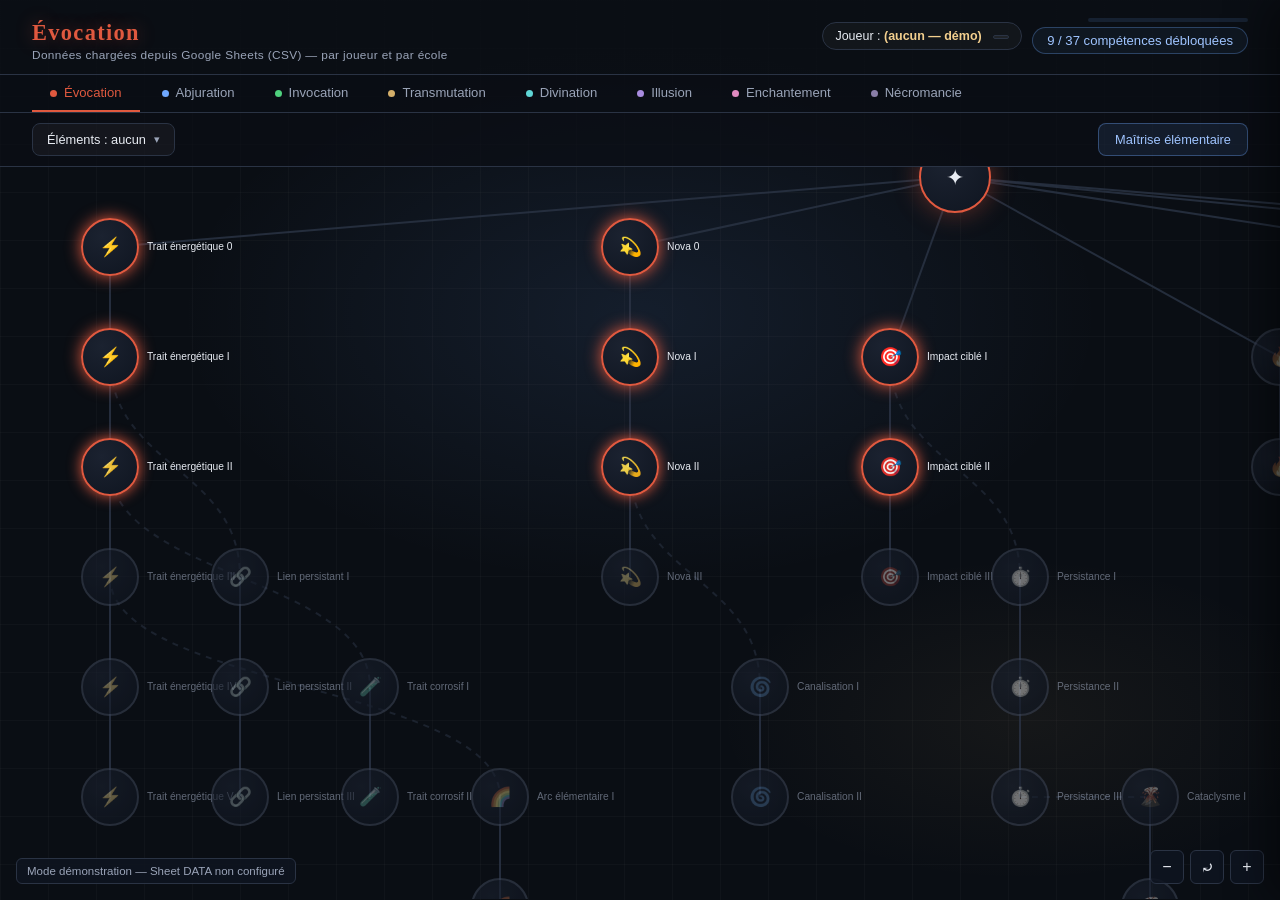
==== arbre-competences.html @ 0f5af429 "Add files via upload" ====
<!DOCTYPE html>
<html lang="fr">
<head>
<meta charset="UTF-8">
<meta name="viewport" content="width=device-width, initial-scale=1.0">
<title>Arbre de compétences — Écoles de magie</title>
<style>
  :root{
    --bg-0:#0a0e14;
    --bg-1:#0f1520;
    --line-dim:#2a3344;
    --gold:#d4af6a;
    --gold-bright:#f3cf8e;
    --arcane:#6fa8ff;
    --arcane-glow:#9fc4ff;
    --locked:#3a4253;
    --text-0:#e8ecf3;
    --text-1:#9aa4b8;
    --panel-bg:#10141d;
    --danger:#e08a8a;
  }
  *{box-sizing:border-box;}
  html,body{
    margin:0;
    padding:0;
    background:var(--bg-0);
    color:var(--text-0);
    font-family:'Spectral', Georgia, serif;
    overflow:hidden;
    height:100%;
    width:100%;
  }

  #app{
    position:relative;
    width:100vw;
    height:100vh;
  }

  #bg-glow{
    position:absolute; inset:0;
    background:
      radial-gradient(ellipse 60% 50% at 50% 35%, rgba(111,168,255,0.10), transparent 60%),
      radial-gradient(ellipse 40% 30% at 80% 80%, rgba(212,175,106,0.06), transparent 60%),
      var(--bg-0);
    z-index:0;
    transition:background 0.4s ease;
  }
  #bg-grid{
    position:absolute; inset:0;
    background-image:
      linear-gradient(rgba(255,255,255,0.025) 1px, transparent 1px),
      linear-gradient(90deg, rgba(255,255,255,0.025) 1px, transparent 1px);
    background-size:48px 48px;
    z-index:0;
    pointer-events:none;
  }

  header{
    position:relative;
    z-index:5;
    display:flex;
    align-items:baseline;
    justify-content:space-between;
    padding:18px 32px 0;
    border-bottom:1px solid var(--line-dim);
    background:linear-gradient(to bottom, rgba(10,14,20,0.92), rgba(10,14,20,0.75));
    flex-wrap:wrap;
    gap:10px;
  }
  header .title-block{ display:flex; flex-direction:column; gap:2px; padding-bottom:12px; }
  header h1{
    font-family:'Cinzel', 'Spectral', Georgia, serif;
    font-size:1.4rem;
    letter-spacing:0.06em;
    margin:0;
    color:var(--gold-bright);
    text-shadow:0 0 18px rgba(212,175,106,0.35);
    font-weight:600;
    transition:color 0.3s ease, text-shadow 0.3s ease;
  }
  header .subtitle{
    font-size:0.74rem;
    color:var(--text-1);
    letter-spacing:0.03em;
    font-family:'Inter', sans-serif;
  }
  header .right-block{
    display:flex;
    align-items:center;
    gap:10px;
    padding-bottom:12px;
    flex-wrap:wrap;
  }
  header .player-chip{
    font-family:'Inter', sans-serif;
    font-size:0.78rem;
    color:var(--text-0);
    border:1px solid var(--line-dim);
    padding:6px 12px;
    border-radius:999px;
    background:rgba(255,255,255,0.03);
    white-space:nowrap;
  }
  header .player-chip strong{ color:var(--gold-bright); font-weight:600; }
  #player-class-badge{
    display:inline-block;
    font-size:0.68rem;
    color:var(--text-1);
    background:rgba(255,255,255,0.06);
    border:1px solid var(--line-dim);
    border-radius:4px;
    padding:1px 7px;
    margin-left:8px;
    vertical-align:middle;
    letter-spacing:0.04em;
  }
  .points-block{
    display:flex;
    flex-direction:column;
    gap:5px;
    align-items:flex-end;
  }
  .points-bar-wrap{
    width:160px;
    height:4px;
    background:rgba(111,168,255,0.12);
    border-radius:999px;
    overflow:hidden;
  }
  .points-bar-fill{
    height:100%;
    border-radius:999px;
    background:var(--arcane-glow);
    transition:width 0.4s ease, background 0.3s ease;
    width:0%;
  }
  .points-bar-fill.almost-full{ background:#e0c46a; }
  .points-bar-fill.full{ background:#e08a8a; }
  header .points{
    font-family:'Inter', sans-serif;
    font-size:0.82rem;
    color:var(--arcane-glow);
    border:1px solid rgba(111,168,255,0.3);
    padding:5px 14px;
    border-radius:999px;
    background:rgba(111,168,255,0.06);
    white-space:nowrap;
  }
  header .points.budget-warning{ color:#e0c46a; border-color:rgba(224,196,106,0.4); background:rgba(224,196,106,0.06); }
  header .points.budget-full   { color:#e08a8a; border-color:rgba(224,138,138,0.4); background:rgba(224,138,138,0.06); }

  .node.budget-locked{
    opacity:0.45;
    filter:saturate(0.3);
    cursor:not-allowed;
  }
  .node.budget-locked::after{
    content:'🔒';
    position:absolute;
    top:-8px; right:-8px;
    font-size:0.7rem;
    background:var(--bg-0);
    border-radius:50%;
    padding:1px 3px;
    pointer-events:none;
  }
  .node.budget-locked:hover{
    transform:translate(-50%,-50%) scale(1.0) !important;
  }

  /* School tabs */
  #school-tabs{
    display:flex;
    gap:4px;
    padding:0 32px;
    border-bottom:1px solid var(--line-dim);
    background:rgba(10,14,20,0.85);
    z-index:5;
    position:relative;
    overflow-x:auto;
  }
  .school-tab{
    font-family:'Inter', sans-serif;
    font-size:0.82rem;
    color:var(--text-1);
    padding:10px 18px;
    cursor:pointer;
    border-bottom:2.5px solid transparent;
    white-space:nowrap;
    transition:color 0.2s ease, border-color 0.2s ease;
    user-select:none;
  }
  .school-tab .dot{
    display:inline-block;
    width:7px; height:7px;
    border-radius:50%;
    margin-right:7px;
    vertical-align:middle;
  }
  .school-tab:hover{ color:var(--text-0); }
  .school-tab.active{
    color:var(--text-0);
  }

  /* Element selection bar */
  #element-bar{
    display:flex;
    align-items:center;
    justify-content:space-between;
    gap:12px;
    padding:10px 32px;
    border-bottom:1px solid var(--line-dim);
    background:rgba(10,14,20,0.7);
    position:relative;
    z-index:6;
    flex-wrap:wrap;
  }
  #element-select-wrap{ position:relative; }
  #element-select-btn{
    font-family:'Inter', sans-serif;
    font-size:0.8rem;
    color:var(--text-0);
    background:rgba(255,255,255,0.04);
    border:1px solid var(--line-dim);
    border-radius:8px;
    padding:8px 14px;
    cursor:pointer;
    display:flex;
    align-items:center;
    gap:8px;
  }
  #element-select-btn:hover{ border-color:var(--text-1); }
  #element-select-btn .caret{ font-size:0.7rem; color:var(--text-1); }
  #element-dropdown{
    position:absolute;
    top:calc(100% + 6px);
    left:0;
    min-width:220px;
    background:var(--panel-bg);
    border:1px solid var(--line-dim);
    border-radius:10px;
    box-shadow:0 12px 30px rgba(0,0,0,0.5);
    padding:8px;
    display:none;
    flex-direction:column;
    gap:2px;
    z-index:20;
  }
  #element-dropdown.open{ display:flex; }
  #element-menu-warning{
    font-family:'Inter', sans-serif;
    font-size:0.72rem;
    color:#e08a8a;
    background:rgba(224,138,138,0.1);
    border:1px solid rgba(224,138,138,0.3);
    border-radius:6px;
    padding:7px 10px;
    margin-top:4px;
    display:none;
    line-height:1.4;
  }
  #element-menu-warning.show{ display:block; }
  .element-option{
    display:flex;
    align-items:center;
    gap:10px;
    padding:8px 10px;
    border-radius:6px;
    cursor:pointer;
    font-family:'Inter', sans-serif;
    font-size:0.82rem;
    color:var(--text-0);
    user-select:none;
  }
  .element-option:hover{ background:rgba(255,255,255,0.05); }
  .element-option .dot{
    width:9px; height:9px;
    border-radius:50%;
    flex-shrink:0;
  }
  .element-option .check{
    margin-left:auto;
    width:16px; height:16px;
    border-radius:4px;
    border:1.5px solid var(--line-dim);
    display:flex;
    align-items:center;
    justify-content:center;
    font-size:0.65rem;
    color:transparent;
    flex-shrink:0;
  }
  .element-option.selected .check{
    background:var(--text-0);
    color:var(--bg-0);
    border-color:var(--text-0);
  }

  #mastery-toggle-btn{
    font-family:'Inter', sans-serif;
    font-size:0.8rem;
    color:var(--arcane-glow);
    background:rgba(111,168,255,0.1);
    border:1px solid rgba(111,168,255,0.35);
    border-radius:8px;
    padding:8px 16px;
    cursor:pointer;
    white-space:nowrap;
  }
  #mastery-toggle-btn:hover{ background:rgba(111,168,255,0.18); }
  #mastery-toggle-btn.active{ background:rgba(111,168,255,0.28); color:var(--text-0); }

  /* Mastery view (replaces canvas-wrap when active) */
  #mastery-view{
    display:none;
    position:relative;
    width:100%;
    height:calc(100% - 168px);
    overflow-y:auto;
    z-index:2;
    padding:24px 32px 60px;
  }
  #mastery-view.open{ display:block; }
  #canvas-wrap.hidden{ display:none; }

  .mastery-empty{
    color:var(--text-1);
    font-family:'Inter', sans-serif;
    font-size:0.9rem;
    text-align:center;
    margin-top:60px;
  }

  .mastery-branch-select{
    margin-bottom:22px;
    display:flex;
    align-items:center;
    gap:10px;
    flex-wrap:wrap;
  }
  .mastery-branch-select label{
    font-family:'Inter', sans-serif;
    font-size:0.78rem;
    color:var(--text-1);
  }
  .mastery-branch-select select{
    font-family:'Inter', sans-serif;
    font-size:0.82rem;
    color:var(--text-0);
    background:rgba(255,255,255,0.05);
    border:1px solid var(--line-dim);
    border-radius:6px;
    padding:6px 10px;
  }

  .element-card{
    max-width:640px;
    margin:0 auto 36px;
    background:var(--panel-bg);
    border:1.5px solid var(--line-dim);
    border-radius:14px;
    padding:22px 26px;
  }
  .element-card .ec-title{
    font-family:'Cinzel','Spectral',Georgia,serif;
    text-align:center;
    font-size:1.1rem;
    letter-spacing:0.06em;
    text-transform:uppercase;
    margin:0 0 14px;
  }
  .element-card .ec-intro{
    font-family:'Inter', sans-serif;
    font-size:0.88rem;
    line-height:1.6;
    color:var(--text-0);
    text-align:center;
    margin:0 0 22px;
  }
  .element-card .ec-tier{
    margin-bottom:18px;
  }
  .element-card .ec-tier-label{
    font-family:'Inter', sans-serif;
    font-size:0.68rem;
    text-transform:uppercase;
    letter-spacing:0.1em;
    color:var(--text-1);
    margin-bottom:8px;
  }
  .element-card .ec-choice{
    display:flex;
    align-items:flex-start;
    gap:10px;
    padding:10px 12px;
    border-radius:8px;
    border:1px solid var(--line-dim);
    margin-bottom:6px;
    cursor:pointer;
    transition:border-color 0.15s ease, background 0.15s ease;
  }
  .element-card .ec-choice:hover{ background:rgba(255,255,255,0.03); }
  .element-card .ec-choice.selected{
    border-color:var(--ec-color, var(--gold));
    background:color-mix(in srgb, var(--ec-color, var(--gold)) 10%, transparent);
  }
  .element-card .ec-choice .radio-dot{
    margin-top:3px;
    width:14px; height:14px;
    border-radius:50%;
    border:1.5px solid var(--line-dim);
    flex-shrink:0;
    position:relative;
  }
  .element-card .ec-choice.selected .radio-dot{ border-color:var(--ec-color, var(--gold)); }
  .element-card .ec-choice.selected .radio-dot::after{
    content:'';
    position:absolute;
    top:2px; left:2px; right:2px; bottom:2px;
    border-radius:50%;
    background:var(--ec-color, var(--gold));
  }
  .element-card .ec-choice-body{ font-family:'Inter', sans-serif; font-size:0.84rem; line-height:1.5; }
  .element-card .ec-choice-name{ font-weight:700; text-decoration:underline; margin-bottom:2px; color:var(--text-0); }
  .element-card .ec-choice-desc{ color:var(--text-0); opacity:0.92; }
  .element-card .ec-empty-tier{
    font-family:'Inter', sans-serif;
    font-size:0.8rem;
    color:var(--text-1);
    font-style:italic;
    padding:8px 0;
  }

  #canvas-wrap{
    position:relative;
    width:100%;
    height:calc(100% - 168px);
    overflow:auto;
    z-index:2;
    cursor:grab;
  }
  #canvas-wrap.dragging{cursor:grabbing;}

  #tree-canvas{
    position:relative;
    transform-origin:0 0;
  }

  svg#links{
    position:absolute;
    top:0; left:0;
    overflow:visible;
    pointer-events:none;
    z-index:1;
  }
  .link-line{
    stroke:var(--line-dim);
    stroke-width:2.5;
    fill:none;
    transition:stroke 0.25s ease, opacity 0.25s ease;
  }
  .link-line.unlocked{ stroke:var(--gold); opacity:0.85; }
  .link-line.available{ stroke:var(--arcane); opacity:0.55; stroke-dasharray:5 5; }

  .link-line{
    stroke:var(--line-dim);
    stroke-width:2;
    fill:none;
    opacity:0.85;
  }
  .link-line.fork{
    opacity:0.55;
  }

  .node{
    position:absolute;
    width:58px;
    height:58px;
    border-radius:50%;
    display:flex;
    align-items:center;
    justify-content:center;
    background:radial-gradient(circle at 35% 30%, #1b2230, var(--bg-1));
    border:2px solid var(--locked);
    cursor:pointer;
    z-index:3;
    transition:transform 0.15s ease, border-color 0.2s ease, box-shadow 0.2s ease;
    font-family:'Inter', sans-serif;
  }
  .node:hover{ transform:translate(-50%,-50%) scale(1.12) !important; z-index:4; }
  .node .icon{
    font-size:1.15rem;
    filter:grayscale(0.6) brightness(0.7);
    transition:filter 0.2s ease;
    pointer-events:none;
    display:flex;
    align-items:center;
    justify-content:center;
  }
  .node .node-icon-img{
    width:36px;
    height:36px;
    object-fit:contain;
    border-radius:4px;
    filter:grayscale(0.5) brightness(0.75);
    transition:filter 0.2s ease;
    pointer-events:none;
    display:block;
  }
  .node.unlocked .node-icon-img,
  .node.available .node-icon-img,
  .node.root .node-icon-img{
    filter:none;
  }
  .node.locked .node-icon-img{
    filter:grayscale(0.8) brightness(0.5);
  }
  .node .node-label{
    position:absolute;
    top:50%;
    left:calc(100% + 10px);
    transform:translateY(-50%);
    width:108px;
    text-align:left;
    font-size:0.64rem;
    line-height:1.25;
    color:var(--text-1);
    pointer-events:none;
    white-space:normal;
  }

  .node.root{ width:72px; height:72px; }
  .node.root .icon{ filter:none; font-size:1.4rem; }
  .node.school-root .node-label{ display:none; }

  .node.unlocked{ border-color:var(--branche-color, var(--gold)); box-shadow:0 0 16px var(--branche-color, rgba(212,175,106,0.3)); }
  .node.unlocked .icon{ filter:none; }
  .node.unlocked .node-label{ color:var(--text-0); }

  .node.available{ border-color:var(--branche-color, var(--arcane)); box-shadow:0 0 14px var(--branche-color, rgba(111,168,255,0.35)); animation:pulse-available 2.4s ease-in-out infinite; }
  .node.available .icon{ filter:grayscale(0.15) brightness(0.95); }
  .node.available .node-label{ color:var(--text-0); }

  .node.locked{ opacity:0.6; }

  @keyframes pulse-available{
    0%,100%{ box-shadow:0 0 12px var(--branche-color, rgba(111,168,255,0.3)); }
    50%{ box-shadow:0 0 20px var(--branche-color, rgba(111,168,255,0.55)); }
  }

  /* Side panel (single skill detail) */
  #panel{
    position:fixed;
    top:0; right:0;
    height:100%;
    width:340px;
    background:var(--panel-bg);
    border-left:1px solid var(--line-dim);
    transform:translateX(100%);
    transition:transform 0.28s cubic-bezier(.2,.8,.2,1);
    z-index:10;
    display:flex;
    flex-direction:column;
    box-shadow:-12px 0 40px rgba(0,0,0,0.45);
  }
  #panel.open{ transform:translateX(0); }
  #panel .panel-head{ padding:26px 24px 16px; border-bottom:1px solid var(--line-dim); }
  #panel .panel-tier{
    font-family:'Inter', sans-serif; font-size:0.7rem; letter-spacing:0.12em;
    text-transform:uppercase; color:var(--text-1); margin-bottom:6px;
  }
  #panel .panel-rank{
    font-family:'Cinzel','Spectral',Georgia,serif;
    font-size:1.05rem;
    letter-spacing:0.08em;
    color:#a98ce0;
    text-align:center;
    margin:0 0 6px;
  }
  #panel .panel-title{ font-family:'Cinzel','Spectral',Georgia,serif; font-size:1.3rem; color:var(--gold-bright); margin:0; }
  #panel .panel-body{
    padding:20px 24px; overflow-y:auto; flex:1;
    font-family:'Inter', sans-serif; font-size:0.9rem; line-height:1.55; color:var(--text-0);
  }
  #panel .rank-description{
    font-size:0.92rem;
    line-height:1.65;
    color:var(--text-0);
    margin:0 0 16px;
  }
  #panel .rank-stats{
    display:flex;
    flex-direction:column;
    gap:5px;
    margin:14px 0;
  }
  #panel .rank-stat-line{
    font-size:0.86rem;
    color:var(--text-0);
  }
  #panel .rank-stat-line .arrow{ color:var(--text-1); margin-right:6px; }
  #panel .rank-stat-line .stat-label{ font-weight:600; }
  #panel .rank-special{
    margin-top:16px;
    padding:12px 14px;
    border-radius:8px;
    font-size:0.86rem;
    line-height:1.55;
    background:rgba(224,138,192,0.08);
    border:1px solid rgba(224,138,192,0.3);
  }
  #panel .elemental-effects-block{
    margin-top:16px;
    padding:12px 14px;
    border-radius:8px;
    background:color-mix(in srgb, var(--ec-color, #9aa4b8) 8%, transparent);
    border:1px solid color-mix(in srgb, var(--ec-color, #9aa4b8) 35%, transparent);
  }
  #panel .elemental-effects-title{
    font-size:0.7rem;
    text-transform:uppercase;
    letter-spacing:0.08em;
    margin-bottom:8px;
    font-weight:700;
  }
  #panel .elemental-effect-line{
    font-size:0.82rem;
    line-height:1.5;
    margin-bottom:6px;
    color:var(--text-0);
  }
  #panel .elemental-effect-line .ee-tier{
    display:inline-block;
    font-size:0.62rem;
    color:var(--text-1);
    border:1px solid var(--line-dim);
    border-radius:4px;
    padding:0 5px;
    margin-right:6px;
    vertical-align:middle;
  }
  #panel .elemental-effect-line .ee-name{
    font-weight:700;
    text-decoration:underline;
  }
  #panel mark.color-element{ background:none; color:#d68ae0; font-style:italic; font-weight:600; }
  #panel mark.color-feu{ background:none; color:#e0793f; font-style:italic; font-weight:600; }
  #panel mark.color-glace{ background:none; color:#6fa8ff; font-style:italic; font-weight:600; }
  #panel mark.color-froid{ background:none; color:#6fa8ff; font-style:italic; font-weight:600; }
  #panel mark.color-foudre{ background:none; color:#e0d65f; font-style:italic; font-weight:600; }
  #panel mark.color-ombre{ background:none; color:#a99bd1; font-style:italic; font-weight:600; }
  #panel mark.color-lumiere{ background:none; color:#f3e6a8; font-style:italic; font-weight:600; }
  #panel mark.color-necrotique{ background:none; color:#7ea85a; font-style:italic; font-weight:600; }
  #panel mark.color-nature{ background:none; color:#5fd685; font-style:italic; font-weight:600; }
  #panel mark.color-soin{ background:none; color:#4fd17e; font-style:italic; font-weight:600; }
  #panel mark.color-poison{ background:none; color:#8fd14f; font-style:italic; font-weight:600; }
  #panel mark.color-acide{ background:none; color:#8fd14f; font-style:italic; font-weight:600; }
  #panel mark.color-special{ background:none; color:#e08ac0; font-weight:700; }
  #panel mark.color-danger{ background:none; color:#e0593f; font-weight:700; }
  #panel .stat-row{
    display:flex; justify-content:space-between; padding:8px 0;
    border-bottom:1px solid rgba(255,255,255,0.06); font-size:0.85rem;
  }
  #panel .stat-row .label{ color:var(--text-1); }
  #panel .effects-block{
    margin-top:14px;
    padding:12px 14px;
    background:rgba(111,168,255,0.06);
    border:1px solid rgba(111,168,255,0.2);
    border-radius:8px;
    font-size:0.84rem;
  }
  #panel .effects-block .effects-label{
    font-size:0.68rem; text-transform:uppercase; letter-spacing:0.08em;
    color:var(--arcane-glow); margin-bottom:6px;
  }
  #panel .status-chip{
    display:inline-block; margin-top:14px; padding:5px 12px; border-radius:999px;
    font-size:0.72rem; letter-spacing:0.04em; font-family:'Inter',sans-serif;
  }
  .status-chip.unlocked{ background:rgba(212,175,106,0.15); color:var(--gold-bright); border:1px solid rgba(212,175,106,0.4); }
  .status-chip.available{ background:rgba(111,168,255,0.15); color:var(--arcane-glow); border:1px solid rgba(111,168,255,0.4); }
  .status-chip.locked{ background:rgba(255,255,255,0.05); color:var(--text-1); border:1px solid var(--line-dim); }

  #panel .panel-footer{ padding:18px 24px 24px; border-top:1px solid var(--line-dim); display:flex; flex-direction:column; gap:10px; }
  #panel a.slide-link{
    display:flex; align-items:center; justify-content:center; gap:8px;
    width:100%; padding:11px; border-radius:8px;
    text-decoration:none; font-family:'Inter',sans-serif; font-size:0.85rem;
    cursor:pointer; border:1px solid rgba(111,168,255,0.35);
    background:rgba(111,168,255,0.12); color:var(--arcane-glow);
    transition:background 0.2s ease;
  }
  #panel a.slide-link:hover{ background:rgba(111,168,255,0.22); }

  #panel-close{
    position:absolute; top:20px; right:18px; background:none; border:none;
    color:var(--text-1); font-size:1.3rem; cursor:pointer; line-height:1;
  }
  #panel-close:hover{ color:var(--text-0); }

  #overlay{
    position:fixed; inset:0; background:rgba(0,0,0,0.35);
    opacity:0; pointer-events:none; transition:opacity 0.25s ease; z-index:9;
  }
  #overlay.open{ opacity:1; pointer-events:auto; }

  #source-status{
    position:fixed; bottom:16px; left:16px; z-index:6;
    font-family:'Inter',sans-serif; font-size:0.72rem; color:var(--text-1);
    background:rgba(15,21,32,0.85); border:1px solid var(--line-dim);
    border-radius:6px; padding:6px 10px; max-width:50vw;
  }

  #zoom-controls{ position:fixed; bottom:16px; right:16px; z-index:6; display:flex; gap:6px; }
  #zoom-controls button{
    width:34px; height:34px; border-radius:6px; border:1px solid var(--line-dim);
    background:rgba(15,21,32,0.85); color:var(--text-0); font-size:1rem; cursor:pointer;
  }
  #zoom-controls button:hover{ border-color:var(--arcane); color:var(--arcane-glow); }

  @media (max-width: 720px){
    #panel{ width:100%; }
    header h1{ font-size:1.1rem; }
    header .subtitle{ display:none; }
  }
</style>
</head>
<body>

<div id="app">
  <div id="bg-glow"></div>
  <div id="bg-grid"></div>

  <header>
    <div class="title-block">
      <h1 id="header-title">Écoles de Magie</h1>
      <div class="subtitle">Données chargées depuis Google Sheets (CSV) — par joueur et par école</div>
    </div>
    <div class="right-block">
      <div class="player-chip">
        Joueur : <strong id="player-name">—</strong>
        <span id="player-class-badge"></span>
      </div>
      <div class="points-block">
        <div class="points-bar-wrap">
          <div class="points-bar-fill" id="points-bar-fill"></div>
        </div>
        <div class="points" id="points-display">— points disponibles</div>
      </div>
    </div>
  </header>

  <div id="school-tabs"></div>

  <div id="element-bar">
    <div id="element-select-wrap">
      <button id="element-select-btn">
        <span id="element-select-label">Éléments : aucun</span>
        <span class="caret">▾</span>
      </button>
      <div id="element-dropdown"></div>
    </div>
    <button id="mastery-toggle-btn">Maîtrise élémentaire</button>
  </div>

  <div id="canvas-wrap">
    <div id="tree-canvas">
      <svg id="links"></svg>
    </div>
  </div>

  <div id="mastery-view"></div>

  <div id="source-status">Chargement des données…</div>

  <div id="zoom-controls">
    <button id="zoom-out" title="Zoom -">−</button>
    <button id="zoom-reset" title="Réinitialiser">⤾</button>
    <button id="zoom-in" title="Zoom +">+</button>
  </div>
</div>

<div id="overlay"></div>

<aside id="panel">
  <button id="panel-close">✕</button>
  <div class="panel-head">
    <div class="panel-rank" id="panel-rank">RANK – —</div>
    <div class="panel-tier" id="panel-tier">Palier —</div>
    <h2 class="panel-title" id="panel-title">—</h2>
  </div>
  <div class="panel-body" id="panel-body"></div>
  <div class="panel-footer" id="panel-footer"></div>
</aside>

<script>
/* =========================================================
   CONFIG GÉNÉRALE
   =========================================================

   --- 1. JOUEURS ---
   Chaque joueur a son propre onglet dans Google Sheets, publié
   séparément en CSV. On accède à sa page via :
       tonsite.com/arbre.html?joueur=Alice

   Renseigne ci-dessous, pour chaque joueur, l'URL CSV de SON
   onglet (Fichier > Partager > Publier sur le web > choisir
   l'onglet "Alice" > format CSV).

   Si le joueur dans l'URL ne correspond à aucune entrée ici,
   ou si l'URL est vide/inaccessible, la démo utilise des
   données d'exemple (DEMO_DATA) pour que la page fonctionne
   quand même.

   --- 2. ÉCOLES ---
   Une "école" = un arbre complet séparé (onglet de navigation
   en haut). Dans le Sheet de CHAQUE joueur, ajoute une colonne
   "ecole" à chaque ligne de compétence, avec une des valeurs :
   evocation, abjuration, invocation, transmutation, divination,
   illusion, enchantement, necromancie. La page regroupe
   automatiquement les compétences par valeur de cette colonne
   et crée un onglet par école trouvée. Le nom affiché et la
   couleur de chaque école sont définis dans SCHOOL_THEMES
   ci-dessous (modifiable librement).

   --- 3. STRUCTURE EN BRANCHES (façon arbre horizontal) ---
   Chaque compétence appartient à une "branche" : une ligne
   horizontale qui représente une progression (Niveau 0, I, II,
   III...). Toutes les compétences d'une même branche partagent
   la même valeur dans la colonne "branche" (ex: "trait_energetique"),
   et leur position sur la ligne est donnée par la colonne "niveau"
   (0, 1, 2, 3...).

   Une branche peut "s'embrancher" depuis une compétence d'une
   AUTRE branche : pour cela, sur le niveau 0 de la nouvelle
   branche, mets dans "parent_id" l'id de la compétence d'où elle
   part. La page dessine alors un lien en pointillés depuis ce
   point d'origine, et place la nouvelle ligne juste en dessous.
   Si parent_id est vide sur le niveau 0, la branche est une
   branche principale qui part directement de l'école.

   --- 4. EFFETS ---
   Ajoute une colonne "effets" dans le Sheet : texte libre
   décrivant ce que la compétence apporte (ex: "+20% dégâts
   de feu\n+1 portée"). Un retour à la ligne = un effet listé
   séparément dans le panneau de détail.

   --- 5. FICHE DE SORT (façon "carte RANK") ---
   Le panneau de détail affiche chaque compétence comme une
   fiche de sort : "RANK – {niveau}" en titre, une description,
   une liste de statistiques avec flèche "→", et un bloc spécial
   mis en valeur en bas (pour un effet de mot-clé du type
   "Affinité élémentaire 0 : ...").

   Colonnes optionnelles pour ça :
   - degats, portee, duree, action : texte libre (ex: "1d8",
     "18 mètres", "Instantané", "Action"). Une ligne "→ Label : valeur"
     est générée automatiquement pour chaque colonne remplie ;
     si une colonne est vide, sa ligne n'apparaît pas du tout.
   - texte_special : texte libre affiché dans un encadré coloré
     en bas de la fiche (ex: un mot-clé de sous-système comme
     "Affinité élémentaire").

   --- 6. BALISAGE DE TEXTE (couleurs et gras) ---
   Dans les colonnes "description", "texte_special" et "effets",
   tu peux utiliser une syntaxe simple, interprétée automatiquement :
     **texte**            -> affiché en gras
     [texte](couleur)      -> affiché en italique coloré

   Couleurs disponibles (modifiables dans le CSS, classes .color-*) :
     element, feu, glace, soin, poison, special, danger

   Exemple de cellule "description" :
     Vous ciblez une créature que vous pouvez voir, vous lancez une
     **attaque de sort à distance** [élémentaire](element) sur une
     **cible unique**.

   Exemple de cellule "texte_special" :
     **Affinité élémentaire 0** : Les éléments changent le type de
     dégât du sort.

   Colonnes attendues dans chaque onglet joueur :
   id | nom | description | branche | niveau | parent_id | cout | etat | lien_slide | icone | ecole | effets | degats | portee | duree | action | texte_special

   - id        : identifiant unique de la compétence
   - nom       : nom affiché sous le nœud
   - branche   : nom de la ligne horizontale à laquelle elle appartient
   - niveau    : position dans la ligne (0, 1, 2, 3...) — sert aussi
                 de numéro de RANK affiché sur la fiche
   - parent_id : (seulement utile sur le niveau 0 d'une branche qui
                 s'embranche) id de la compétence d'origine du fork
   - etat      : "unlocked" / "available" / "locked"
   - cout      : coût en points pour débloquer (informatif)
   - lien_slide: URL optionnelle vers un Google Slide de détail
   - icone     : emoji affiché dans le nœud
   - ecole     : evocation / abjuration / invocation / transmutation /
                 divination / illusion / enchantement / necromancie
   - effets    : texte libre, un effet par ligne
   - degats / portee / duree / action : statistiques affichées avec
                 une flèche dans la fiche (laisser vide si non pertinent)
   - texte_special : bloc de texte mis en valeur en bas de la fiche

   --- 7. MAÎTRISE ÉLÉMENTAIRE ---
   Système séparé, configuré directement dans ce fichier (pas
   encore relié au Sheet) :

   - ELEMENT_THEMES : liste des éléments disponibles dans le menu
     global, avec leur couleur.
   - ELEMENT_CARDS : pour chaque élément simple, le titre de carte
     et le texte d'intro générique (peut utiliser le balisage
     **gras** et [texte](couleur) comme partout ailleurs).
   - ELEMENT_MASTERY : pour chaque élément simple, un tableau de
     4 tiers (0 à 3). Chaque tier contient une liste d'effets au
     choix. Chaque effet a un "branches" qui vaut soit "*"
     (proposé sur toutes les branches) soit une liste de noms de
     branches séparés par des virgules (ex: "trait_energetique,nova")
     — l'effet n'apparaît alors que pour ces branches précises.
   - ELEMENT_COMBOS : fusions de 2 éléments (jamais plus). Une
     fusion n'existe que si elle est déclarée ici, avec sa propre
     carte et ses propres 4 tiers — elle est alors traitée comme
     un élément à part entière, distinct des 2 éléments d'origine.
     Clé attendue : comboKey(a,b), qui trie les 2 noms d'éléments
     pour garantir une clé stable quel que soit l'ordre de
     sélection (ex: comboKey('feu','acide') === comboKey('acide','feu')).

   RÈGLES DE SÉLECTION (menu global, haut de page) :
   - Maximum 2 éléments cochés simultanément.
   - Si 1 seul élément est coché, c'est lui qui est actif.
   - Si on essaie d'en cocher un 2e, la paire doit exister dans
     ELEMENT_COMBOS ; sinon la sélection est refusée et un message
     s'affiche ("Aucune fusion définie entre X et Y").
   - Tenter d'en cocher un 3e est bloqué (il faut décocher avant).

   VUE "MAÎTRISE ÉLÉMENTAIRE" (bouton dédié) :
   - Affiche la carte de l'élément actif (simple ou fusion) avec
     ses 4 tiers. Le Tier 0 ("Modulation de forme") y reste
     visible et sélectionnable.
   - Un sélecteur filtre quels effets sont pertinents pour une
     branche donnée.
   - Cliquer sur un effet le sélectionne/désélectionne — c'est un
     simulateur libre, rien n'est jamais figé.

   FICHE DE SORT (panneau de détail d'une compétence) :
   - Tous les tiers de maîtrise (0, 1, 2, 3) que le joueur a
     EXPLICITEMENT sélectionnés dans la vue Maîtrise s'affichent
     sur la fiche d'un sort, quel que soit le niveau du sort
     consulté (0, I, II, III...) — y compris le Tier 0.
   - Si le joueur n'a rien choisi à un tier donné, ce tier
     n'apparaît pas du tout sur la fiche (pas de liste exhaustive
     des choix possibles).
   - Un effet choisi ne s'affiche que s'il est pertinent pour la
     branche du sort consulté (sinon rien ne s'affiche pour ce tier).
*/

/* =========================================================
   CONFIGURATION DES GOOGLE SHEETS
   =========================================================

   SHEET DATA SYSTÈME (lecture seule, géré par le MJ) :
   Contient 3 onglets, chacun publié séparément en CSV :

   1. Onglet "competences" : toutes les compétences de toutes
      les écoles et branches (structure inchangée).
      → Colle son URL dans DATA_SHEETS.competences

   2. Onglet "elements" : définit les éléments disponibles,
      leurs cartes d'intro, et tous leurs effets de maîtrise
      (4 tiers × N effets × M branches). Voir la structure
      de lignes ci-dessous.
      → Colle son URL dans DATA_SHEETS.elements

   3. Onglet "combos" : définit les fusions de 2 éléments.
      → Colle son URL dans DATA_SHEETS.combos

   SHEET JOUEUR (un onglet par joueur, lecture seule côté web
   pour l'instant — l'écriture automatique nécessite la config
   Google Apps Script séparée décrite plus bas) :
   Contient les choix de maîtrise élémentaire du joueur (les
   cases cochées dans la vue Maîtrise). Le statut des compétences
   (unlocked/available/locked) reste géré par le MJ dans le
   Sheet DATA côté compétences.
   → Renseigne un onglet par joueur dans PLAYER_SHEETS

   STRUCTURE DU CSV "elements" (1 ligne = 1 effet) :
   element_key | element_label | element_color | carte_titre |
   carte_intro | tier | effet_id | effet_nom | branches |
   description | combo_avec (vide si élément simple, ou la clé
   du 2e élément si c'est une fusion ex: "acide" pour feu+acide)

   STRUCTURE DU CSV "combos" (1 ligne = 1 combo) :
   element_a | element_b | label | color | titre | intro

   STRUCTURE DU CSV joueur (1 ligne = 1 choix de tier) :
   element_key | tier | effet_id
   ========================================================= */



const DATA_SHEETS = {
  competences: "https://docs.google.com/spreadsheets/d/e/2PACX-1vQFnGDfdGQG1QU1vPTODv-L6YW52rQDIdlO7IMDpr5vty7Q28F44FDsmlmk9m2eY4RDtZs9RPEUcpoC/pub?gid=1587029985&single=true&output=csv", // URL CSV de l'onglet "competences" du Sheet DATA
  elements:    "https://docs.google.com/spreadsheets/d/e/2PACX-1vQFnGDfdGQG1QU1vPTODv-L6YW52rQDIdlO7IMDpr5vty7Q28F44FDsmlmk9m2eY4RDtZs9RPEUcpoC/pub?gid=1138972133&single=true&output=csv", // URL CSV de l'onglet "elements" du Sheet DATA
  combos:      "", // URL CSV de l'onglet "combos" du Sheet DATA
};

const PLAYER_SHEETS = {
	"Cryzhou": "https://docs.google.com/spreadsheets/d/e/2PACX-1vQybr2T9tD7G9CamxTe3-t9JQPyZ3IijFjOgAsCITFCwXN7u6JWjidqisyRL-Da7_mmu7Yzu7RNMeJn/pub?gid=0&single=true&output=csv",
  // "Bob":   "https://docs.google.com/.../pub?gid=YYYY&single=true&output=csv",
};

// Onglet de sauvegarde des choix de maîtrise élémentaire (1 onglet par joueur).
// Colonnes : element_key | tier | effet_id
// L'écriture automatique nécessite la config Google Apps Script (voir README).
const PLAYER_SAVE_SHEETS = {
  // "Alice": "https://docs.google.com/.../pub?gid=SSSS&single=true&output=csv",
  // "Bob":   "https://docs.google.com/.../pub?gid=TTTT&single=true&output=csv",
};

// URL de déploiement du Google Apps Script (voir AppsScript_Joueurs.gs).
// Une fois déployé, colle l'URL ici : elle commence par
// https://script.google.com/macros/s/...
const APPS_SCRIPT_URL = "https://script.google.com/macros/s/AKfycbyoI0fTradSvM-MD109rCxSFki_Vzsoe0lbmBi897g6JuejZ7nTY6t7G4WSWmffNOhW/exec";

const SCHOOL_THEMES = {
  evocation:    { label: "Évocation",    color: "#e0593f", glow: "rgba(224,89,63,0.4)" },
  abjuration:   { label: "Abjuration",   color: "#6fa8ff", glow: "rgba(111,168,255,0.4)" },
  invocation:   { label: "Invocation",   color: "#4fd17e", glow: "rgba(79,209,126,0.4)" },
  transmutation:{ label: "Transmutation",color: "#d4af6a", glow: "rgba(212,175,106,0.4)" },
  divination:   { label: "Divination",  color: "#5fd6d6", glow: "rgba(95,214,214,0.4)" },
  illusion:     { label: "Illusion",     color: "#a98ce0", glow: "rgba(169,140,224,0.4)" },
  enchantement: { label: "Enchantement", color: "#e08ac0", glow: "rgba(224,138,192,0.4)" },
  necromancie:  { label: "Nécromancie",  color: "#8a7ea8", glow: "rgba(138,126,168,0.4)" },
  default:      { label: "École",        color: "#d4af6a", glow: "rgba(212,175,106,0.4)" }
};

/* =========================================================
   SYSTÈME DE MAÎTRISE ÉLÉMENTAIRE
   =========================================================
   Le joueur sélectionne un ou plusieurs éléments dans le menu
   global (en haut de page). Pour chaque élément sélectionné :

   1. Une "carte" d'introduction s'affiche (titre, texte
      générique, jet de sauvegarde associé) — définie dans
      ELEMENT_CARDS, une entrée par élément.

   2. Une progression de maîtrise à 4 tiers (0 à 3) est
      disponible : à chaque tier, le joueur CHOISIT un effet
      parmi une liste proposée (ex: au Tier 0 du Feu, choisir
      entre "Dégâts de feu purs" ou un dégât composite comme
      "Détonation pyroplastique"). Ce choix est purement un
      outil de visualisation/simulation : le joueur peut le
      changer librement à tout moment, ce n'est pas définitif.

   3. Chaque effet proposé à un tier peut être limité à
      certaines branches (ex: "Explosion de chaleur" n'a de
      sens que sur la branche "lien_persistant") ou au
      contraire être disponible partout (branches: "*").
      Quand le joueur consulte une branche précise dans
      l'arbre, seuls les effets pertinents pour CETTE branche
      sont proposés/affichés.

   Pour ajouter un élément ou modifier ses effets, édite
   ELEMENT_CARDS et ELEMENT_MASTERY ci-dessous (ou, plus tard,
   relie-les à un onglet dédié de ton Google Sheet en suivant
   la même structure).
   ========================================================= */

const ELEMENT_THEMES = {
  froid:      { label: "Froid",         color: "#6fa8ff" },
  foudre:     { label: "Foudre",        color: "#e0d65f" },
  ombre:      { label: "Ombre",         color: "#8a7ea8" },
  lumiere:    { label: "Lumière",       color: "#f3e6a8" },
  necrotique: { label: "Nécrotique",    color: "#7ea85a" },
  nature:     { label: "Nature",        color: "#5fd685" },
  acide:      { label: "Acide",         color: "#8fd14f" },
  arcane_force:{ label: "Arcane / Force",color: "#cdb6f5" },
  feu:        { label: "Feu",           color: "#e0593f" },
};

const ELEMENT_CARDS = {
  feu: {
    titre: "Chaleur",
    intro: "Vous appliquez des dégâts de [feu](feu), les jets de sauvegarde sont de **Dextérité**.",
  },
  froid: {
    titre: "Gel",
    intro: "Vous appliquez des dégâts de [froid](froid), les jets de sauvegarde sont de **Constitution**.",
  },
  foudre: {
    titre: "Tempête",
    intro: "Vous appliquez des dégâts de [foudre](foudre), les jets de sauvegarde sont de **Dextérité**.",
  },
  ombre: {
    titre: "Ténèbres",
    intro: "Vous appliquez des dégâts d'[ombre](ombre), les jets de sauvegarde sont de **Sagesse**.",
  },
  lumiere: {
    titre: "Lumière",
    intro: "Vous appliquez des dégâts de [lumière](lumiere), les jets de sauvegarde sont de **Sagesse**.",
  },
  necrotique: {
    titre: "Nécrose",
    intro: "Vous appliquez des dégâts [nécrotiques](necrotique), les jets de sauvegarde sont de **Constitution**.",
  },
  nature: {
    titre: "Croissance",
    intro: "Vous appliquez des dégâts de [nature](nature), les jets de sauvegarde sont de **Force**.",
  },
  acide: {
    titre: "Corrosion",
    intro: "Vous appliquez des dégâts d'[acide](acide), les jets de sauvegarde sont de **Constitution**.",
  },
  arcane_force: {
    titre: "Force Brute",
    intro: "Vous appliquez des dégâts d'[arcane ou de force](special), les jets de sauvegarde sont d'**Intelligence**.",
  },
};

// Effets de maîtrise par tier (0 à 3). "branches" = liste de clés de
// branche où l'effet est proposé, ou "*" pour toutes les branches.
const ELEMENT_MASTERY = {
  feu: [
    // Tier 0 — Modulation de forme
    [
      { id:"feu_t0_pur", nom:"Dégâts de feu purs", branches:"*",
        description:"Vos dégâts restent de **feu** seul, sans modification." },
      { id:"feu_t0_pyroplastique", nom:"Détonation pyroplastique", branches:"*",
        description:"Vos dégâts sont divisés en deux sources [feu](feu) et [force](special)." },
      { id:"feu_t0_magmatique", nom:"Bloc magmatique", branches:"*",
        description:"Vos dégâts sont divisés en deux sources [feu](feu) et **contondant**." },
      { id:"feu_t0_rougeoyant", nom:"Éclats rougeoyant", branches:"*",
        description:"Vos dégâts sont divisés en deux sources [feu](feu) et **perçant**." },
    ],
    // Tier 1
    [
      { id:"feu_t1_brulure", nom:"Brûlure", branches:"trait_energetique",
        description:"Vous appliquez des dégâts au prochain tour égaux à **2d6** (X = Rank du sort)." },
      { id:"feu_t1_brulure_amplifiee", nom:"Brûlure amplifiée", branches:"trait_corrosif",
        description:"Vos charges de corrosion appliquent **3 dégâts** supplémentaires par tour." },
      { id:"feu_t1_explosion_chaleur", nom:"Explosion de chaleur", branches:"lien_persistant",
        description:"Lorsque vous réactivez votre **Lien persistant**, le lien explose au contact de la cible dans une zone de **3 m** ; chaque cible doit faire un JdS ou subir la moitié des dégâts." },
    ],
    // Tier 2
    [
      { id:"feu_t2_souffler", nom:"Souffler", branches:"trait_energetique",
        description:"La borne maximale des dés augmente de **2**." },
      { id:"feu_t2_incineration", nom:"Incinération", branches:"lien_persistant",
        description:"Si la cible meurt sous l'effet du lien, celle-ci explose : toute créature dans un rayon de **5 mètres** doit réussir un JdS ou subir le double des dégâts du sort." },
    ],
    // Tier 3
    [
      { id:"feu_t3_coeur_brasier", nom:"Cœur du brasier", branches:"*",
        description:"Une fois par combat, votre prochain sort de feu **ignore les résistances** de la cible." },
    ],
  ],
  // Les autres éléments n'ont pour l'instant que des emplacements
  // vides à 4 tiers, à compléter de la même manière.
  froid: [[],[],[],[]],
  foudre: [[],[],[],[]],
  ombre: [[],[],[],[]],
  lumiere: [[],[],[],[]],
  necrotique: [[],[],[],[]],
  nature: [[],[],[],[]],
  acide: [[],[],[],[]],
  arcane_force: [[],[],[],[]],
};

/* =========================================================
   FUSIONS ÉLÉMENTAIRES (max 2 éléments)
   =========================================================
   Une fusion combine exactement 2 éléments de base et est
   traitée comme un élément à part entière : sa propre carte,
   ses propres 4 tiers de maîtrise, sa propre couleur. Une
   fusion n'existe que si elle est explicitement déclarée ici
   — cocher 2 éléments dont la paire n'est pas définie ci-dessous
   n'est pas autorisé (le menu refuse la 2e sélection).

   Clé de combo : les 2 clés d'éléments triées par ordre
   alphabétique et jointes par "+" (ex: "acide+feu").
   Utilise la fonction comboKey(a,b) si tu ajoutes des entrées
   pour être sûr du format exact.
   ========================================================= */
function comboKey(a, b){
  return [a, b].sort().join('+');
}

const ELEMENT_COMBOS = {
  [comboKey('feu','acide')]: {
    label: "Feu + Acide",
    color: "#e08a3f",
    titre: "Vitriol Ardent",
    intro: "Vos dégâts combinent [feu](feu) et [acide](acide) : la cible brûle puis se corrode, les jets de sauvegarde sont de **Dextérité**.",
    tiers: [
      [
        { id:"combo_fa_t0_fusion", nom:"Fusion vitriolique", branches:"*",
          description:"Vos dégâts sont répartis à parts égales entre [feu](feu) et [acide](acide)." },
      ],
      [
        { id:"combo_fa_t1_corrosion_brulante", nom:"Corrosion brûlante", branches:"*",
          description:"La cible touchée subit **1d4 dégâts** supplémentaires au début de son prochain tour." },
      ],
      [
        { id:"combo_fa_t2_vapeurs_toxiques", nom:"Vapeurs toxiques", branches:"*",
          description:"Une fois la cible touchée, une zone de **2 mètres** autour d'elle inflige la moitié des dégâts aux créatures qui y entrent." },
      ],
      [
        { id:"combo_fa_t3_dissolution", nom:"Dissolution totale", branches:"*",
          description:"Si la cible est déjà affaiblie par un effet de feu ou d'acide, vos dégâts contre elle sont **maximisés**." },
      ],
    ],
  },
};

function lvl(id, nom, branche, niveau, parent_id, etat, opts){
  opts = opts || {};
  return {
    id, nom, branche, niveau, parent_id: parent_id || "",
    cout: opts.cout !== undefined ? opts.cout : niveau,
    etat, lien_slide: opts.lien || "", icone: opts.icone || "",
    ecole: opts.ecole, effets: opts.effets || "", description: opts.description || "",
    degats: opts.degats || "", portee: opts.portee || "", duree: opts.duree || "", action: opts.action || "",
    texte_special: opts.special || ""
  };
}

const DEMO_DATA = [
  // ===================== ÉVOCATION (inspirée du modèle de référence) =====================
  // Branche principale : Trait énergétique (0..VI)
  lvl("evo_te_0","Trait énergétique 0","trait_energetique",0,"","unlocked",{
    ecole:"evocation", icone:"⚡",
    description:"Vous ciblez une créature que vous pouvez voir, vous lancez une **attaque de sort à distance** [élémentaire](element) sur une **cible unique**.",
    degats:"1d8", portee:"18 mètres", duree:"Instantané", action:"Action",
    special:"**Affinité élémentaire 0** : Les éléments changent le type de dégât du sort.",
    effets:"+5% dégâts directs"
  }),
  lvl("evo_te_1","Trait énergétique I","trait_energetique",1,"","unlocked",{
    ecole:"evocation", icone:"⚡",
    description:"Vous ciblez une créature que vous pouvez voir, vous lancez une **attaque de sort à distance** [élémentaire](element) sur une **cible unique**.",
    degats:"1d10", portee:"18 mètres", duree:"Instantané", action:"Action",
    special:"**Affinité élémentaire I** : Les éléments changent le type de dégât du sort.",
    effets:"+10% dégâts directs"
  }),
  lvl("evo_te_2","Trait énergétique II","trait_energetique",2,"","available",{ecole:"evocation",icone:"⚡",effets:"+15% dégâts directs"}),
  lvl("evo_te_3","Trait énergétique III","trait_energetique",3,"","locked",{ecole:"evocation",icone:"⚡",effets:"+20% dégâts directs"}),
  lvl("evo_te_4","Trait énergétique IV","trait_energetique",4,"","locked",{ecole:"evocation",icone:"⚡",effets:"+25% dégâts directs"}),
  lvl("evo_te_5","Trait énergétique V","trait_energetique",5,"","locked",{ecole:"evocation",icone:"⚡",effets:"+30% dégâts directs"}),

  // Fork depuis Trait énergétique I -> Lien persistant (I..VI)
  lvl("evo_lp_1","Lien persistant I","lien_persistant",1,"evo_te_1","locked",{ecole:"evocation",icone:"🔗",effets:"Le sort reste actif 1 tour de plus"}),
  lvl("evo_lp_2","Lien persistant II","lien_persistant",2,"","locked",{ecole:"evocation",icone:"🔗"}),
  lvl("evo_lp_3","Lien persistant III","lien_persistant",3,"","locked",{ecole:"evocation",icone:"🔗"}),

  // Fork depuis Trait énergétique II -> Trait corrosif (I..V)
  lvl("evo_tc_1","Trait corrosif I","trait_corrosif",1,"evo_te_2","locked",{ecole:"evocation",icone:"🧪",effets:"Ajoute des dégâts corrosifs sur la durée"}),
  lvl("evo_tc_2","Trait corrosif II","trait_corrosif",2,"","locked",{ecole:"evocation",icone:"🧪"}),

  // Fork depuis Trait énergétique III -> Arc élémentaire (I..III)
  lvl("evo_ae_1","Arc élémentaire I","arc_elementaire",1,"evo_te_3","locked",{ecole:"evocation",icone:"🌈",effets:"Le sort touche une cible additionnelle"}),
  lvl("evo_ae_2","Arc élémentaire II","arc_elementaire",2,"","locked",{ecole:"evocation",icone:"🌈"}),

  // Branche principale : Nova (0..VI)
  lvl("evo_nova_0","Nova 0","nova",0,"","unlocked",{ecole:"evocation",icone:"💫",description:"Explosion d'énergie en zone autour du lanceur.",effets:"+10% dégâts en zone"}),
  lvl("evo_nova_1","Nova I","nova",1,"","unlocked",{ecole:"evocation",icone:"💫"}),
  lvl("evo_nova_2","Nova II","nova",2,"","available",{ecole:"evocation",icone:"💫"}),
  lvl("evo_nova_3","Nova III","nova",3,"","locked",{ecole:"evocation",icone:"💫"}),

  // Fork depuis Nova II -> Canalisation (I..IV)
  lvl("evo_can_1","Canalisation I","canalisation",1,"evo_nova_2","locked",{ecole:"evocation",icone:"🌀",effets:"Réduit le coût en mana de Nova de 20%"}),
  lvl("evo_can_2","Canalisation II","canalisation",2,"","locked",{ecole:"evocation",icone:"🌀"}),

  // Branche principale : Impact ciblé (I..VI)
  lvl("evo_ic_1","Impact ciblé I","impact_cible",1,"","unlocked",{ecole:"evocation",icone:"🎯",description:"Frappe précise sur une cible unique.",effets:"+12% dégâts sur cible unique"}),
  lvl("evo_ic_2","Impact ciblé II","impact_cible",2,"","available",{ecole:"evocation",icone:"🎯"}),
  lvl("evo_ic_3","Impact ciblé III","impact_cible",3,"","locked",{ecole:"evocation",icone:"🎯"}),

  // Fork depuis Impact ciblé I -> Persistance (I..V)
  lvl("evo_pers_1","Persistance I","persistance",1,"evo_ic_1","locked",{ecole:"evocation",icone:"⏱️",effets:"Le sort infinige des dégâts sur la durée"}),
  lvl("evo_pers_2","Persistance II","persistance",2,"","locked",{ecole:"evocation",icone:"⏱️"}),
  lvl("evo_pers_3","Persistance III","persistance",3,"","locked",{ecole:"evocation",icone:"⏱️"}),

  // Fork depuis Persistance III -> Cataclysme (I..II)
  lvl("evo_cata_1","Cataclysme I","cataclysme",1,"evo_pers_3","locked",{ecole:"evocation",icone:"🌋",cout:5,effets:"Sort ultime : dégâts dévastateurs en zone"}),
  lvl("evo_cata_2","Cataclysme II","cataclysme",2,"","locked",{ecole:"evocation",icone:"🌋",cout:6}),

  // Branche : Propagation (I..VI), part directement de l'école (comme dans le modèle)
  lvl("evo_prop_1","Propagation I","propagation",1,"","locked",{ecole:"evocation",icone:"🔥",description:"Le sort se propage aux cibles environnantes.",effets:"Propage 30% des dégâts aux cibles proches"}),
  lvl("evo_prop_2","Propagation II","propagation",2,"","locked",{ecole:"evocation",icone:"🔥"}),

  // Branche : Éclats d'énergie (0..VI), avec fork vers Missile magique
  lvl("evo_ee_0","Éclats d'énergie 0","eclats_energie",0,"","unlocked",{ecole:"evocation",icone:"✨",description:"Multiples petits projectiles d'énergie.",effets:"3 projectiles, +5% dégâts chacun"}),
  lvl("evo_ee_1","Éclats d'énergie I","eclats_energie",1,"","unlocked",{ecole:"evocation",icone:"✨"}),

  lvl("evo_mm_1","Missile magique I","missile_magique",1,"evo_ee_0","available",{ecole:"evocation",icone:"🔥",lien:"https://docs.google.com/presentation/d/EXEMPLE",effets:"Projectile increvable, touche toujours sa cible"}),
  lvl("evo_mm_2","Missile magique II","missile_magique",2,"","locked",{ecole:"evocation",icone:"🔥"}),

  // Branche : Intrusion magique (0..VI)
  lvl("evo_im_0","Intrusion magique 0","intrusion_magique",0,"","unlocked",{ecole:"evocation",icone:"🌐",description:"Perce les protections magiques adverses.",effets:"Ignore 15% des résistances magiques"}),
  lvl("evo_im_1","Intrusion magique I","intrusion_magique",1,"","locked",{ecole:"evocation",icone:"🌐"}),

  // Branche : Chatiment (0..V)
  lvl("evo_chat_0","Chatiment 0","chatiment",0,"","unlocked",{ecole:"evocation",icone:"⚔️",description:"Sort punitif contre les cibles affaiblies.",effets:"+20% dégâts contre cible sous 30% PV"}),
  lvl("evo_chat_1","Chatiment I","chatiment",1,"","locked",{ecole:"evocation",icone:"⚔️"}),

  // ===================== AUTRES ÉCOLES (structure simplifiée à 3-4 branches) =====================
  // ABJURATION
  lvl("abj_bouc_0","Bouclier 0","bouclier",0,"","unlocked",{ecole:"abjuration",icone:"🛡️",description:"Absorbe une partie des dégâts entrants.",effets:"Absorbe 10 points de dégâts"}),
  lvl("abj_bouc_1","Bouclier I","bouclier",1,"","unlocked",{ecole:"abjuration",icone:"🛡️"}),
  lvl("abj_bouc_2","Bouclier II","bouclier",2,"","available",{ecole:"abjuration",icone:"🛡️"}),
  lvl("abj_mur_1","Mur de Force I","mur_de_force",1,"abj_bouc_1","locked",{ecole:"abjuration",icone:"🧱",effets:"Bloque les attaques physiques 1 tour"}),
  lvl("abj_mur_2","Mur de Force II","mur_de_force",2,"","locked",{ecole:"abjuration",icone:"🧱"}),
  lvl("abj_diss_1","Dissipation I","dissipation",1,"","locked",{ecole:"abjuration",icone:"✨",description:"Annule les effets magiques actifs sur la cible.",effets:"Retire 1 effet magique"}),
  lvl("abj_diss_2","Dissipation II","dissipation",2,"","locked",{ecole:"abjuration",icone:"✨"}),

  // INVOCATION
  lvl("inv_lame_0","Lame spectrale 0","lame_spectrale",0,"","unlocked",{ecole:"invocation",icone:"🗡️",description:"Fait apparaître une arme temporaire.",effets:"+10% dégâts de mêlée"}),
  lvl("inv_lame_1","Lame spectrale I","lame_spectrale",1,"","unlocked",{ecole:"invocation",icone:"🗡️"}),
  lvl("inv_lame_2","Lame spectrale II","lame_spectrale",2,"","available",{ecole:"invocation",icone:"🗡️"}),
  lvl("inv_fam_1","Familier I","familier",1,"inv_lame_1","locked",{ecole:"invocation",icone:"🐺",effets:"Invoque un allié (15 PV)"}),
  lvl("inv_fam_2","Familier II","familier",2,"","locked",{ecole:"invocation",icone:"🐺"}),
  lvl("inv_porte_1","Porte dimensionnelle I","porte_dimensionnelle",1,"","locked",{ecole:"invocation",icone:"🌀",cout:4,description:"Ouvre un passage instantané.",effets:"Téléportation courte distance"}),

  // TRANSMUTATION
  lvl("tra_renf_0","Renforcement 0","renforcement",0,"","unlocked",{ecole:"transmutation",icone:"💪",description:"Augmente temporairement la force physique.",effets:"+10% force"}),
  lvl("tra_renf_1","Renforcement I","renforcement",1,"","unlocked",{ecole:"transmutation",icone:"💪"}),
  lvl("tra_renf_2","Renforcement II","renforcement",2,"","available",{ecole:"transmutation",icone:"💪"}),
  lvl("tra_peau_1","Peau de pierre I","peau_de_pierre",1,"tra_renf_1","locked",{ecole:"transmutation",icone:"🗿",effets:"+15% armure, -5% vitesse"}),
  lvl("tra_peau_2","Peau de pierre II","peau_de_pierre",2,"","locked",{ecole:"transmutation",icone:"🗿"}),
  lvl("tra_meta_1","Métamorphose I","metamorphose",1,"","locked",{ecole:"transmutation",icone:"🐉",cout:4,description:"Transforme le lanceur en créature puissante.",effets:"Transformation partielle, +stats"}),

  // DIVINATION
  lvl("div_det_0","Détection 0","detection",0,"","unlocked",{ecole:"divination",icone:"👁️",description:"Révèle la magie environnante.",effets:"Détecte la magie (rayon 5m)"}),
  lvl("div_det_1","Détection I","detection",1,"","unlocked",{ecole:"divination",icone:"👁️"}),
  lvl("div_det_2","Détection II","detection",2,"","available",{ecole:"divination",icone:"👁️"}),
  lvl("div_vision_1","Vision future I","vision_future",1,"div_det_1","locked",{ecole:"divination",icone:"🔮",effets:"+10% chance d'esquive"}),
  lvl("div_vision_2","Vision future II","vision_future",2,"","locked",{ecole:"divination",icone:"🔮"}),
  lvl("div_oeil_1","Œil omniscient I","oeil_omniscient",1,"","locked",{ecole:"divination",icone:"🌐",cout:4,description:"Perçoit tout le champ de bataille.",effets:"Révèle la zone, détecte l'invisible"}),

  // ILLUSION
  lvl("ill_image_0","Image miroir 0","image_miroir",0,"","unlocked",{ecole:"illusion",icone:"🪞",description:"Crée des copies illusoires.",effets:"+10% chance d'esquive"}),
  lvl("ill_image_1","Image miroir I","image_miroir",1,"","unlocked",{ecole:"illusion",icone:"🪞"}),
  lvl("ill_image_2","Image miroir II","image_miroir",2,"","available",{ecole:"illusion",icone:"🪞"}),
  lvl("ill_invis_1","Invisibilité I","invisibilite",1,"ill_image_1","locked",{ecole:"illusion",icone:"👻",effets:"Invisibilité totale, rompue par attaque"}),
  lvl("ill_invis_2","Invisibilité II","invisibilite",2,"","locked",{ecole:"illusion",icone:"👻"}),
  lvl("ill_double_1","Double fantôme I","double_fantome",1,"","locked",{ecole:"illusion",icone:"🎭",cout:4,description:"Crée un clone autonome.",effets:"Clone actif 2 tours"}),

  // ENCHANTEMENT
  lvl("ench_sugg_0","Suggestion 0","suggestion",0,"","unlocked",{ecole:"enchantement",icone:"💭",description:"Influence légèrement une décision.",effets:"+10% chance de persuasion"}),
  lvl("ench_sugg_1","Suggestion I","suggestion",1,"","unlocked",{ecole:"enchantement",icone:"💭"}),
  lvl("ench_sugg_2","Suggestion II","suggestion",2,"","available",{ecole:"enchantement",icone:"💭"}),
  lvl("ench_charme_1","Charme I","charme",1,"ench_sugg_1","locked",{ecole:"enchantement",icone:"💞",effets:"Cible neutre 1 tour"}),
  lvl("ench_charme_2","Charme II","charme",2,"","locked",{ecole:"enchantement",icone:"💞"}),
  lvl("ench_dom_1","Domination I","domination",1,"","locked",{ecole:"enchantement",icone:"👑",cout:5,description:"Prend le contrôle total d'une cible.",effets:"Contrôle total 1 tour"}),

  // NÉCROMANCIE
  lvl("nec_drain_0","Drain de vie 0","drain_de_vie",0,"","unlocked",{ecole:"necromancie",icone:"🩸",description:"Aspire l'énergie vitale de la cible.",effets:"Vole 10 PV à la cible"}),
  lvl("nec_drain_1","Drain de vie I","drain_de_vie",1,"","unlocked",{ecole:"necromancie",icone:"🩸"}),
  lvl("nec_drain_2","Drain de vie II","drain_de_vie",2,"","available",{ecole:"necromancie",icone:"🩸"}),
  lvl("nec_rean_1","Réanimation I","reanimation",1,"nec_drain_1","locked",{ecole:"necromancie",icone:"💀",effets:"Invoque un mort-vivant (10 PV)"}),
  lvl("nec_rean_2","Réanimation II","reanimation",2,"","locked",{ecole:"necromancie",icone:"💀"}),
  lvl("nec_touch_1","Toucher de la mort I","toucher_de_la_mort",1,"","locked",{ecole:"necromancie",icone:"☠️",cout:5,description:"Dégâts nécrotiques massifs au contact.",effets:"Dégâts nécrotiques majeurs"}),
];

/* ========================================================= */

const NODE_SIZE     = 64;
const TIER_GAP      = 110;  // vertical distance between tiers (Y axis — top to bottom)
const BRANCH_GAP    = 130;  // horizontal distance between branches (X axis — left to right)
const TOP_PADDING   = 80;
const LEFT_PADDING  = 110;
const ROOT_GAP_EXTRA= 70;   // extra vertical gap between the school root and tier-0 nodes

let allSkills = [];
let schoolsOrder = [];
let currentSchool = null;
let zoomLevel = 1;

// Profil joueur chargé depuis le Sheet joueur (lignes type="profil")
let playerProfile = {
  classe:        '',
  niveau:        1,
  points_total:  0,   // points disponibles pour ce joueur
  points_max:    999, // plafond absolu pour sa classe
};

let selectedElements = new Set();
let masteryChoices = {};            // `${element}_t${tier}` -> chosen effect id (per element per tier)
let masteryViewOpen = false;        // whether the "Maîtrise élémentaire" view is showing
let masteryBranchFilter = null;     // branche key used to filter which effects show in mastery view

function getPlayerFromURL(){
  const params = new URLSearchParams(window.location.search);
  return params.get('joueur') || params.get('player') || '';
}

function parseCSV(text){
  const rows = [];
  let row = [], field = '', inQuotes = false;
  for(let i=0;i<text.length;i++){
    const c = text[i];
    if(inQuotes){
      if(c === '"'){
        if(text[i+1] === '"'){ field += '"'; i++; }
        else inQuotes = false;
      } else field += c;
    } else {
      if(c === '"') inQuotes = true;
      else if(c === ','){ row.push(field); field=''; }
      else if(c === '\n'){ row.push(field); rows.push(row); row=[]; field=''; }
      else if(c === '\r'){ /* skip */ }
      else field += c;
    }
  }
  if(field.length || row.length){ row.push(field); rows.push(row); }
  if(!rows.length) return [];
  const headers = rows[0].map(h => h.trim().toLowerCase());
  return rows.slice(1).filter(r => r.some(c => c.trim() !== '')).map(r => {
    const obj = {};
    headers.forEach((h, idx) => obj[h] = (r[idx] ?? '').trim());
    obj.niveau = parseInt(obj.niveau, 10) || 0;
    obj.cout = parseInt(obj.cout, 10) || 0;
    if(!obj.ecole) obj.ecole = 'default';
    return obj;
  });
}

async function fetchCSV(url){
  const res = await fetch(url, { cache: 'no-store' });
  if(!res.ok) throw new Error('HTTP ' + res.status);
  const text = await res.text();
  const rows = parseCSV(text);
  if(!rows.length) throw new Error('CSV vide');
  return rows;
}

function parseElementsCSV(rows){
  // Builds ELEMENT_THEMES, ELEMENT_CARDS, ELEMENT_MASTERY from the
  // "elements" sheet. Each row is one mastery effect.
  // Columns: element_key | element_label | element_color | carte_titre |
  //          carte_intro | tier | effet_id | effet_nom | branches | description
  const themes = {};
  const cards = {};
  const mastery = {};

  rows.forEach(r => {
    const key = r.element_key;
    if(!key) return;
    if(!themes[key]){
      themes[key] = { label: r.element_label || key, color: r.element_color || '#9aa4b8' };
    }
    if(!cards[key]){
      cards[key] = { titre: r.carte_titre || key, intro: r.carte_intro || '' };
    }
    if(!mastery[key]) mastery[key] = [[],[],[],[]];
    const tier = parseInt(r.tier, 10);
    if(isNaN(tier) || tier < 0 || tier > 3) return;
    if(!r.effet_id) return; // header row or empty
    mastery[key][tier].push({
      id: r.effet_id,
      nom: r.effet_nom || r.effet_id,
      branches: r.branches || '*',
      description: r.description || '',
    });
  });

  return { themes, cards, mastery };
}

function parseCombosCSV(rows){
  // Columns: element_a | element_b | label | color | titre | intro
  const combos = {};
  rows.forEach(r => {
    if(!r.element_a || !r.element_b) return;
    const key = comboKey(r.element_a, r.element_b);
    combos[key] = {
      label: r.label || `${r.element_a} + ${r.element_b}`,
      color: r.color || '#d4af6a',
      titre: r.titre || key,
      intro: r.intro || '',
      tiers: [[],[],[],[]], // combo effects loaded separately from elements sheet (combo_avec column)
    };
  });
  return combos;
}

function parsePlayerSavesCSV(rows){
  // Columns: element_key | tier | effet_id
  // Returns masteryChoices object: `${groupKey}_t${tier}` -> effet_id
  const choices = {};
  rows.forEach(r => {
    if(!r.element_key || r.tier === undefined || r.tier === '') return;
    const tier = parseInt(r.tier, 10);
    if(isNaN(tier)) return;
    choices[`${r.element_key}_t${tier}`] = r.effet_id || null;
  });
  return choices;
}

async function loadData(){
  const statusEl = document.getElementById('source-status');
  const playerName = getPlayerFromURL();
  document.getElementById('player-name').textContent = playerName || '(aucun — démo)';

  let skillsLoaded = false;
  let elementsLoaded = false;

  // ─── 1. COMPÉTENCES depuis DATA_SHEETS ─────────────────────────────────────
  // Le Sheet DATA est TOUJOURS la source des compétences (structure, noms,
  // branches, descriptions, coûts). Le Sheet joueur ne contient PAS de
  // compétences — il contient uniquement des états et un profil.
  if(DATA_SHEETS.competences){
    try{
      const rows = await fetchCSV(DATA_SHEETS.competences);
      if(rows.length){ allSkills = rows; skillsLoaded = true; }
    } catch(err){
      console.warn('Compétences DATA inaccessibles, repli sur démo :', err);
    }
  }
  if(!skillsLoaded){
    allSkills = DEMO_DATA;
    statusEl.textContent = 'Mode démonstration — Sheet DATA non configuré';
  }

  // ─── 2. SHEET JOUEUR : profil + états ──────────────────────────────────────
  // Format attendu (3 colonnes) :  type | id | valeur
  //   type="profil"  id=classe/niveau/points_total/points_max  valeur=...
  //   type="sort"    id=evo_te_0 etc.                          valeur=unlocked/available/locked
  //
  // Les lignes "profil" remplissent playerProfile.
  // Les lignes "sort" créent une map id→etat appliquée par-dessus allSkills.
  // Les lignes sans colonne "type" (ancien format 2 colonnes id/etat)
  // sont traitées comme des "sort" pour rétro-compatibilité.
  const playerCsvUrl = PLAYER_SHEETS[playerName];
  if(playerCsvUrl){
    try{
      const rows = await fetchCSV(playerCsvUrl);
      const etatMap = {};

      rows.forEach(r => {
        const type = (r.type   || '').trim().toLowerCase();
        const id   = (r.id     || '').trim();
        const val  = (r.valeur || r.etat || r.value || '').trim();
        if(!id) return;

        if(type === 'profil'){
          // Lignes de profil → playerProfile uniquement
          if(id === 'classe')        playerProfile.classe        = val;
          else if(id === 'niveau')   playerProfile.niveau        = parseInt(val, 10) || 1;
          else if(id === 'points_total') playerProfile.points_total = parseInt(val, 10) || 0;
          else if(id === 'points_max')   playerProfile.points_max   = parseInt(val, 10) || 999;
        } else {
          // Lignes "sort" ou sans type → map d'états
          if(val) etatMap[id] = val;
        }
      });

      // Appliquer les états par-dessus les compétences DATA
      if(Object.keys(etatMap).length > 0){
        allSkills = allSkills.map(s => {
          const joueurEtat = etatMap[s.id];
          return joueurEtat ? { ...s, etat: joueurEtat } : s;
        });
      }

      // Afficher le badge de classe dans le header
      const badge = document.getElementById('player-class-badge');
      if(badge && playerProfile.classe) badge.textContent = playerProfile.classe;

    } catch(err){
      console.warn('Sheet joueur inaccessible, états par défaut utilisés :', err);
    }
  }

  // ─── 3. ÉLÉMENTS depuis DATA_SHEETS ────────────────────────────────────────
  if(DATA_SHEETS.elements){
    try{
      const rows = await fetchCSV(DATA_SHEETS.elements);
      const parsed = parseElementsCSV(rows);
      Object.assign(ELEMENT_THEMES, parsed.themes);
      Object.assign(ELEMENT_CARDS,  parsed.cards);
      Object.assign(ELEMENT_MASTERY, parsed.mastery);
      elementsLoaded = true;
    } catch(err){
      console.warn('Éléments inaccessibles, données codées en dur utilisées :', err);
    }
  }

  // ─── 4. COMBOS depuis DATA_SHEETS ──────────────────────────────────────────
  if(DATA_SHEETS.combos){
    try{
      const rows = await fetchCSV(DATA_SHEETS.combos);
      Object.assign(ELEMENT_COMBOS, parseCombosCSV(rows));
    } catch(err){
      console.warn('Combos inaccessibles :', err);
    }
  }

  // ─── 5. SAUVEGARDES maîtrise élémentaire ───────────────────────────────────
  const saveUrl = typeof PLAYER_SAVE_SHEETS !== 'undefined' && PLAYER_SAVE_SHEETS[playerName];
  if(saveUrl){
    try{
      const rows = await fetchCSV(saveUrl);
      Object.assign(masteryChoices, parsePlayerSavesCSV(rows));
    } catch(err){
      console.warn('Sauvegardes joueur inaccessibles :', err);
    }
  }

  statusEl.textContent = skillsLoaded
    ? `Données chargées${playerName ? ' pour ' + playerName : ''} ✓`
    : statusEl.textContent;
}

function schoolTheme(key){
  return SCHOOL_THEMES[key] || { ...SCHOOL_THEMES.default, label: key.charAt(0).toUpperCase() + key.slice(1) };
}

function buildSchoolTabs(){
  const seen = new Set();
  schoolsOrder = [];
  allSkills.forEach(s => {
    if(!seen.has(s.ecole)){ seen.add(s.ecole); schoolsOrder.push(s.ecole); }
  });
  if(!currentSchool || !schoolsOrder.includes(currentSchool)){
    currentSchool = schoolsOrder[0] || null;
  }

  const tabsEl = document.getElementById('school-tabs');
  tabsEl.innerHTML = '';
  schoolsOrder.forEach(key => {
    const theme = schoolTheme(key);
    const tab = document.createElement('div');
    tab.className = 'school-tab' + (key === currentSchool ? ' active' : '');
    tab.style.borderBottomColor = key === currentSchool ? theme.color : 'transparent';
    tab.style.color = key === currentSchool ? theme.color : '';
    tab.innerHTML = `<span class="dot" style="background:${theme.color}"></span>${theme.label}`;
    tab.addEventListener('click', () => {
      currentSchool = key;
      masteryBranchFilter = null; // reset: branches differ per school
      buildSchoolTabs();
      applySchoolTheme();
      renderTree();
      if(masteryViewOpen) renderMasteryView();
    });
    tabsEl.appendChild(tab);
  });
}

function applySchoolTheme(){
  const theme = schoolTheme(currentSchool);
  document.getElementById('header-title').textContent = theme.label;
  document.getElementById('header-title').style.color = theme.color;
  document.getElementById('header-title').style.textShadow = `0 0 18px ${theme.glow}`;
}

/* =========================================================
   MENU GLOBAL DE SÉLECTION D'ÉLÉMENTS
   =========================================================
   Règles : au maximum 2 éléments cochés en même temps. Si 1 seul
   est coché, on travaille avec cet élément simple. Si on essaie
   d'en cocher un 2e, la paire doit exister dans ELEMENT_COMBOS
   (clé = comboKey(a,b)) — sinon la sélection est refusée et un
   message s'affiche brièvement.
   ========================================================= */
function elementTheme(key){
  return ELEMENT_THEMES[key] || { label: key, color: '#9aa4b8' };
}

// Returns the "active group" derived from selectedElements:
// either a single element, or a defined 2-element combo.
function getActiveGroup(){
  const keys = Array.from(selectedElements);
  if(keys.length === 0) return null;
  if(keys.length === 1){
    return { type:'single', key: keys[0], theme: elementTheme(keys[0]), card: ELEMENT_CARDS[keys[0]], tiers: ELEMENT_MASTERY[keys[0]] || [[],[],[],[]] };
  }
  // length === 2 (enforced at selection time)
  const key = comboKey(keys[0], keys[1]);
  const combo = ELEMENT_COMBOS[key];
  if(!combo) return null; // shouldn't happen since we block invalid pairs at click time
  return { type:'combo', key, theme: { label: combo.label, color: combo.color }, card: { titre: combo.titre, intro: combo.intro }, tiers: combo.tiers };
}

function showElementMenuWarning(message){
  let warn = document.getElementById('element-menu-warning');
  if(!warn){
    warn = document.createElement('div');
    warn.id = 'element-menu-warning';
    document.getElementById('element-dropdown').appendChild(warn);
  }
  warn.textContent = message;
  warn.classList.add('show');
  clearTimeout(showElementMenuWarning._t);
  showElementMenuWarning._t = setTimeout(() => warn.classList.remove('show'), 2600);
}

function renderElementDropdown(){
  const dropdown = document.getElementById('element-dropdown');
  dropdown.innerHTML = '';
  Object.keys(ELEMENT_THEMES).forEach(key => {
    const theme = elementTheme(key);
    const isSelected = selectedElements.has(key);
    const opt = document.createElement('div');
    opt.className = 'element-option' + (isSelected ? ' selected' : '');
    opt.innerHTML = `
      <span class="dot" style="background:${theme.color}"></span>
      <span>${theme.label}</span>
      <span class="check">✓</span>
    `;
    opt.addEventListener('click', () => {
      if(isSelected){
        selectedElements.delete(key);
      } else {
        if(selectedElements.size === 0){
          selectedElements.add(key);
        } else if(selectedElements.size === 1){
          const other = Array.from(selectedElements)[0];
          const ck = comboKey(other, key);
          if(ELEMENT_COMBOS[ck]){
            selectedElements.add(key);
          } else {
            showElementMenuWarning(`Aucune fusion définie entre ${elementTheme(other).label} et ${theme.label}.`);
            return;
          }
        } else {
          showElementMenuWarning('Maximum 2 éléments à la fois — désélectionne-en un d\'abord.');
          return;
        }
      }
      renderElementDropdown();
      updateElementSelectLabel();
      if(masteryViewOpen) renderMasteryView();
    });
    dropdown.appendChild(opt);
  });
}

function updateElementSelectLabel(){
  const label = document.getElementById('element-select-label');
  const group = getActiveGroup();
  if(!group){
    label.textContent = 'Éléments : aucun';
  } else if(group.type === 'combo'){
    label.textContent = 'Élément : ' + group.theme.label + ' (fusion)';
  } else {
    label.textContent = 'Élément : ' + group.theme.label;
  }
}

document.getElementById('element-select-btn').addEventListener('click', (e) => {
  e.stopPropagation();
  document.getElementById('element-dropdown').classList.toggle('open');
});
document.addEventListener('click', (e) => {
  const wrap = document.getElementById('element-select-wrap');
  if(!wrap.contains(e.target)){
    document.getElementById('element-dropdown').classList.remove('open');
  }
});

/* =========================================================
   VUE "MAÎTRISE ÉLÉMENTAIRE"
   =========================================================
   Affiche, pour chaque élément sélectionné dans le menu global,
   une carte avec son intro et ses 4 tiers de maîtrise. Les
   effets proposés à chaque tier sont filtrés selon la branche
   actuellement choisie dans le sélecteur de la vue (qui liste
   les branches de l'école active).
   ========================================================= */
function getBranchesForCurrentSchool(){
  const skills = currentSkills();
  const seen = new Set();
  const list = [];
  skills.forEach(s => {
    const key = s.branche || s.id;
    if(!seen.has(key)){ seen.add(key); list.push(key); }
  });
  return list;
}

function effectAppliesToBranch(effect, brancheKey){
  if(!effect.branches || effect.branches === '*') return true;
  const list = effect.branches.split(',').map(s => s.trim());
  return list.includes(brancheKey);
}

function toggleMasteryView(forceOpen){
  masteryViewOpen = forceOpen !== undefined ? forceOpen : !masteryViewOpen;
  document.getElementById('mastery-view').classList.toggle('open', masteryViewOpen);
  document.getElementById('canvas-wrap').classList.toggle('hidden', masteryViewOpen);
  document.getElementById('mastery-toggle-btn').classList.toggle('active', masteryViewOpen);
  if(masteryViewOpen) renderMasteryView();
}
document.getElementById('mastery-toggle-btn').addEventListener('click', () => toggleMasteryView());

function renderMasteryView(){
  const container = document.getElementById('mastery-view');
  const branches = getBranchesForCurrentSchool();

  if(!masteryBranchFilter || !branches.includes(masteryBranchFilter)){
    masteryBranchFilter = branches[0] || null;
  }

  const group = getActiveGroup();
  if(!group){
    container.innerHTML = `<div class="mastery-empty">Sélectionne un élément (ou une paire d'éléments fusionnés) dans le menu ci-dessus pour voir sa progression de maîtrise.</div>`;
    return;
  }

  let html = '';

  // branch filter selector (affects which mastery effects are shown)
  if(branches.length){
    html += `<div class="mastery-branch-select">
      <label for="mastery-branch-picker">Afficher les effets pertinents pour la branche :</label>
      <select id="mastery-branch-picker">
        ${branches.map(b => `<option value="${b}" ${b===masteryBranchFilter?'selected':''}>${b.replace(/_/g,' ')}</option>`).join('')}
      </select>
    </div>`;
  }

  const { key: groupKey, theme, card, tiers } = group;

  html += `<div class="element-card" style="--ec-color:${theme.color}">
    <div class="ec-title" style="color:${theme.color}">${card.titre}</div>
    <div class="ec-intro">${parseRichText(card.intro)}</div>`;

  tiers.forEach((effects, tierIndex) => {
    const relevant = effects.filter(ef => effectAppliesToBranch(ef, masteryBranchFilter));
    html += `<div class="ec-tier">
      <div class="ec-tier-label">Tier ${tierIndex}${tierIndex===0 ? ' — Modulation de forme' : ''}</div>`;
    if(!relevant.length){
      html += `<div class="ec-empty-tier">Aucun effet défini pour cette branche à ce tier.</div>`;
    } else {
      relevant.forEach(ef => {
        const choiceKey = `${groupKey}_t${tierIndex}`;
        const isSelected = masteryChoices[choiceKey] === ef.id;
        html += `<div class="ec-choice ${isSelected?'selected':''}" data-choice-key="${choiceKey}" data-effect-id="${ef.id}">
          <span class="radio-dot"></span>
          <span class="ec-choice-body">
            <div class="ec-choice-name">${ef.nom}</div>
            <div class="ec-choice-desc">${parseRichText(ef.description)}</div>
          </span>
        </div>`;
      });
    }
    html += `</div>`;
  });

  html += `</div>`;

  container.innerHTML = html;

  const picker = document.getElementById('mastery-branch-picker');
  if(picker){
    picker.addEventListener('change', (e) => {
      masteryBranchFilter = e.target.value;
      renderMasteryView();
    });
  }

  container.querySelectorAll('.ec-choice').forEach(el => {
    el.addEventListener('click', () => {
      const key = el.getAttribute('data-choice-key');
      const effectId = el.getAttribute('data-effect-id');
      masteryChoices[key] = (masteryChoices[key] === effectId) ? null : effectId;
      renderMasteryView();
      savePlayerChoices(); // auto-save on every change
    });
  });
}

/* =========================================================
   SAUVEGARDE AUTOMATIQUE VIA GOOGLE APPS SCRIPT
   =========================================================
   Appelée à chaque changement de choix de maîtrise élémentaire.
   Ne fait rien si APPS_SCRIPT_URL n'est pas configuré.
   ========================================================= */
let _saveDebounceTimer = null;

function savePlayerChoices(){
	
  if(!APPS_SCRIPT_URL) return;
  const playerName = getPlayerFromURL();
  if(!playerName) return;

  // Debounce : attendre 800ms d'inactivité avant d'envoyer,
  // pour éviter de spammer l'API à chaque clic rapide.
  clearTimeout(_saveDebounceTimer);
  _saveDebounceTimer = setTimeout(async () => {
    const statusEl = document.getElementById('source-status');
    statusEl.textContent = 'Sauvegarde en cours…';

    try {
      const res = await fetch(APPS_SCRIPT_URL, {
        method: 'POST',
        headers: { 'Content-Type': 'application/json' },
          body: JSON.stringify({
		  joueur: playerName,
		  section: 'elementaire',
		  data: masteryChoices,
		  secret: "860970b4b2f5b71b0d47f9f438a2e84cfa195e27dad9643c812e1fa8fbe31d92", // même valeur
		  }),
        redirect: 'follow', // Apps Script redirects on POST
      });
      const json = await res.json();
      if(json.ok){
        statusEl.textContent = 'Sauvegardé ✓';
      } else {
        statusEl.textContent = `Erreur sauvegarde : ${json.error}`;
      }
    } catch(err){
      console.warn('Sauvegarde échouée :', err);
      statusEl.textContent = 'Sauvegarde échouée (hors ligne ?)';
    }
  }, 800);
}

function currentSkills(){
  return allSkills.filter(s => s.ecole === currentSchool);
}

/* =========================================================
   LAYOUT ALGORITHM — horizontal branch rows with branching offshoots
   =========================================================
   Each skill belongs to a "branche" (a named horizontal lineage,
   e.g. "trait_energetique"). Within a branche, skills are ordered
   by "niveau" (0,1,2,3...) and placed left-to-right on the same
   row. A branche can "fork" off an existing node in another
   branche by setting parent_id to that node's id on its OWN
   niveau-0 skill — this draws a dashed connector down to a new
   row that starts just to the right of the parent, and the new
   row is placed directly under (or near) the parent's row so the
   whole thing reads like the reference skill-tree image.

   To get a clean vertical ordering that mimics the reference
   image (root branch on top, its forks right under it, in the
   order they appear, recursively), we do a DFS over the "branche
   graph": branches with no parent_id are roots (one row each,
   evenly stacked top-to-bottom in the order encountered), and a
   branche that forks from another is placed as a child row
   immediately following its parent branche's row (and any of the
   parent's earlier children), pushed down by however many rows
   its own descendant forks need.
*/

function buildBrancheGraph(skills){
  // group skills by branche name
  const byBranche = {};
  skills.forEach(s => {
    const key = s.branche || s.id;
    byBranche[key] = byBranche[key] || [];
    byBranche[key].push(s);
  });
  Object.values(byBranche).forEach(list => list.sort((a,b) => a.niveau - b.niveau));

  // determine, for each branche, its "fork parent": the branche and
  // skill from which it forks (based on the niveau-0 skill's parent_id)
  const brancheParent = {}; // brancheKey -> { brancheKey: parentBrancheKey, parentSkillId }
  const idToBranche = {};
  skills.forEach(s => { idToBranche[s.id] = s.branche || s.id; });

  Object.keys(byBranche).forEach(key => {
    const first = byBranche[key][0];
    if(first && first.parent_id && idToBranche[first.parent_id] && idToBranche[first.parent_id] !== key){
      brancheParent[key] = { parentBranche: idToBranche[first.parent_id], parentSkillId: first.parent_id };
    } else {
      brancheParent[key] = null; // root branche
    }
  });

  // children map: parentBrancheKey -> [childBrancheKey, ...] in first-seen order
  const childrenOf = {};
  const rootBranches = [];
  Object.keys(byBranche).forEach(key => {
    const p = brancheParent[key];
    if(p){
      childrenOf[p.parentBranche] = childrenOf[p.parentBranche] || [];
      childrenOf[p.parentBranche].push(key);
    } else {
      rootBranches.push(key);
    }
  });

  return { byBranche, brancheParent, childrenOf, rootBranches };
}

function buildLayout(skills){
  const { byBranche, brancheParent, childrenOf, rootBranches } = buildBrancheGraph(skills);

  const positions = {};       // id -> {x,y}
  const brancheCol = {};      // brancheKey -> column index (X slot, left to right)
  let nextCol = 0;

  // DFS assigning column indices: root branches left-to-right, fork branches
  // placed to the right of their parent (depth-first), so the tree fans out
  // horizontally while tiers/niveaux progress vertically (top to bottom).
  function assignCols(brancheKey){
    brancheCol[brancheKey] = nextCol++;
    const kids = childrenOf[brancheKey] || [];
    kids.forEach(childKey => assignCols(childKey));
  }
  rootBranches.forEach(rootKey => assignCols(rootKey));

  // y-offset (in tiers) at which a fork branch starts.
  // A branch forking from niveau N of its parent starts at tier N+1.
  const brancheStartTier = {};

  function computeStartTier(brancheKey){
    if(brancheStartTier[brancheKey] !== undefined) return brancheStartTier[brancheKey];
    const parentInfo = brancheParent[brancheKey];
    if(!parentInfo){
      brancheStartTier[brancheKey] = 0;
      return 0;
    }
    const parentBrancheSkills = byBranche[parentInfo.parentBranche] || [];
    const parentSkill = parentBrancheSkills.find(s => s.id === parentInfo.parentSkillId);
    const tier = (parentSkill ? parentSkill.niveau : 0) + 1;
    brancheStartTier[brancheKey] = tier;
    return tier;
  }
  Object.keys(byBranche).forEach(key => computeStartTier(key));

  // place nodes: X = column (branch index), Y = tier (niveau + branch start tier)
  Object.keys(byBranche).forEach(brancheKey => {
    const col = brancheCol[brancheKey];
    const startTier = brancheStartTier[brancheKey];
    const list = byBranche[brancheKey];
    list.forEach(s => {
      const tier = startTier + s.niveau;
      const x = LEFT_PADDING + col * BRANCH_GAP;
      const y = TOP_PADDING + tier * TIER_GAP;
      positions[s.id] = { x, y, brancheKey, col, tier };
    });
  });

  return positions;
}

function renderTree(){
  const skills = currentSkills();
  if(!skills.length){
    document.getElementById('tree-canvas').innerHTML = '<svg id="links"></svg>';
    updatePointsDisplay(skills);
    return;
  }
  const positions = buildLayout(skills);
  const { byBranche, brancheParent, rootBranches } = buildBrancheGraph(skills);
  const canvas = document.getElementById('tree-canvas');

  canvas.innerHTML = '<svg id="links"></svg>';
  const svg = document.getElementById('links');

  let maxX = 0, maxY = 0;
  Object.values(positions).forEach(p => {
    maxX = Math.max(maxX, p.x);
    maxY = Math.max(maxY, p.y);
  });

  // Root "school" node sits above all root branches, horizontally centred.
  const rootCols = rootBranches.map(k => positions[byBranche[k][0].id].x).filter(x => x !== undefined);
  const rootX = rootCols.length ? (Math.min(...rootCols) + Math.max(...rootCols)) / 2 : LEFT_PADDING;
  const rootY = TOP_PADDING - ROOT_GAP_EXTRA;

  const canvasW = maxX + 180;
  const canvasH = maxY + 180;
  canvas.style.width = canvasW + 'px';
  canvas.style.height = canvasH + 'px';
  svg.setAttribute('width', canvasW);
  svg.setAttribute('height', canvasH);

  const theme = schoolTheme(currentSchool);

  function drawLink(from, to, dashed){
    const path = document.createElementNS('http://www.w3.org/2000/svg','path');
    let d;
    if(dashed){
      // Fork link: parent node → horizontal → down to child first node.
      // Draw a smooth bezier from the parent (same Y, different X) down to child.
      const midX = (from.x + to.x) / 2;
      const midY = (from.y + to.y) / 2;
      d = `M ${from.x} ${from.y} C ${from.x} ${midY}, ${to.x} ${midY}, ${to.x} ${to.y}`;
    } else {
      // Intra-branch: straight vertical line between consecutive tiers.
      d = `M ${from.x} ${from.y} L ${to.x} ${to.y}`;
    }
    path.setAttribute('d', d);
    path.setAttribute('class', 'link-line' + (dashed ? ' fork' : ''));
    if(dashed) path.setAttribute('stroke-dasharray', '6 6');
    svg.appendChild(path);
  }

  // Links within each branche: consecutive tier nodes connected vertically
  Object.keys(byBranche).forEach(brancheKey => {
    const list = byBranche[brancheKey];
    for(let i=0; i<list.length-1; i++){
      const from = positions[list[i].id];
      const to = positions[list[i+1].id];
      if(from && to) drawLink(from, to, false);
    }
  });

  // Fork links (dashed bezier) from parent skill to child branch's first node
  Object.keys(brancheParent).forEach(brancheKey => {
    const info = brancheParent[brancheKey];
    if(!info) return;
    const from = positions[info.parentSkillId];
    const firstChildSkill = byBranche[brancheKey][0];
    const to = firstChildSkill && positions[firstChildSkill.id];
    if(from && to) drawLink(from, to, true);
  });

  // Root school node + connectors down to each root branch's first (tier-0) node
  const rootDiv = document.createElement('div');
  rootDiv.className = 'node root school-root';
  rootDiv.style.left = rootX + 'px';
  rootDiv.style.top = rootY + 'px';
  rootDiv.style.transform = 'translate(-50%, -50%)';
  rootDiv.style.borderColor = theme.color;
  rootDiv.style.boxShadow = `0 0 26px ${theme.glow}`;
  rootDiv.innerHTML = `<span class="icon" style="filter:none;">✦</span>`;
  canvas.appendChild(rootDiv);

  rootBranches.forEach(brancheKey => {
    const firstSkill = byBranche[brancheKey][0];
    const to = positions[firstSkill.id];
    if(to) drawLink({x: rootX, y: rootY}, to, false);
  });

  // draw nodes
  skills.forEach(s => {
    const pos = positions[s.id];
    if(!pos) return;
    const div = document.createElement('div');
    const budgetLocked = isBudgetLocked(s);
    div.className = 'node ' + (s.etat || 'locked') + (budgetLocked ? ' budget-locked' : '');
    div.style.left = pos.x + 'px';
    div.style.top = pos.y + 'px';
    div.style.transform = 'translate(-50%, -50%)';
    div.style.setProperty('--branche-color', theme.color);
    div.innerHTML = `
      <span class="icon">${renderIcon(s.icone)}</span>
      <span class="node-label">${(s.nom||s.id)}</span>
    `;
    div.addEventListener('click', () => openPanel(s));
    canvas.appendChild(div);
  });

  updatePointsDisplay(skills);
}

/* =========================================================
   RENDU DES ICÔNES
   =========================================================
   La colonne "icone" du Sheet peut contenir :
   - Un emoji direct : 🔥 ⚡ ✨ etc.
   - Une URL complète : https://i.imgur.com/abc.png
   - Un chemin relatif vers une image dans le repo :
     icones/feu.png  (fichier uploadé dans GitHub à côté du HTML)
   La fonction détecte automatiquement lequel utiliser.
   ========================================================= */
function isImageRef(icone){
  if(!icone) return false;
  // URL absolue
  if(icone.startsWith('http://') || icone.startsWith('https://')) return true;
  // Chemin relatif avec extension image connue
  if(/\.(png|jpg|jpeg|gif|webp|svg)$/i.test(icone)) return true;
  return false;
}

function renderIcon(icone){
  if(!icone) return '★';
  if(isImageRef(icone)){
    // Échapper les guillemets pour éviter les injections dans l'attribut src
    const safe = icone.replace(/"/g, '&quot;');
    return `<img class="node-icon-img" src="${safe}" alt="" draggable="false">`;
  }
  // Emoji ou texte simple
  return icone;
}

function getPointsDepenses(skills){
  return skills
    .filter(s => s.etat === 'unlocked' && (s.cout || 0) > 0)
    .reduce((sum, s) => sum + (s.cout || 0), 0);
}

function getPointsRestants(){
  return playerProfile.points_total - getPointsDepenses(currentSkills());
}

function isBudgetLocked(skill){
  if(skill.etat !== 'available') return false;
  if(playerProfile.points_total === 0 && playerProfile.points_max === 999) return false;
  return getPointsRestants() < (skill.cout || 0);
}

function updatePointsDisplay(skills){
  const depenses = getPointsDepenses(skills);
  const total    = playerProfile.points_total;
  const max      = playerProfile.points_max;
  const restants = total - depenses;
  const pct      = total > 0 ? Math.min(100, Math.round(depenses / total * 100)) : 0;

  const display = document.getElementById('points-display');
  const bar     = document.getElementById('points-bar-fill');

  if(total === 0 && max === 999){
    // Pas de profil joueur → mode démo, affichage simple
    const unlocked = skills.filter(s => s.etat === 'unlocked').length;
    display.textContent = `${unlocked} / ${skills.length} compétences débloquées`;
    display.className = 'points';
    if(bar) bar.style.width = '0%';
    return;
  }

  display.textContent = `${depenses} / ${total} pts dépensés (max ${max})`;
  display.className = 'points'
    + (restants <= 0 ? ' budget-full' : restants <= 2 ? ' budget-warning' : '');

  if(bar){
    bar.style.width = pct + '%';
    bar.className   = 'points-bar-fill'
      + (pct >= 100 ? ' full' : pct >= 80 ? ' almost-full' : '');
  }
}

function statusLabel(etat){
  if(etat === 'unlocked') return 'Débloquée';
  if(etat === 'available') return 'Disponible';
  return 'Verrouillée';
}

function formatEffects(effetsRaw){
  if(!effetsRaw || !effetsRaw.trim()) return [];
  return effetsRaw.split(/\n|;/).map(e => e.trim()).filter(Boolean);
}

/* =========================================================
   MINI-LANGAGE DE BALISAGE pour les colonnes "description"
   et "texte_special" du Sheet.

   Dans une cellule, tu peux écrire :
     **texte**             -> texte en gras
     [texte](couleur)       -> texte coloré/italique selon une palette

   Couleurs disponibles : element, feu, glace, soin, poison,
   special, danger (modifiable dans le CSS, classes .color-*)

   Exemple de cellule "description" :
   Vous ciblez une créature que vous pouvez voir, vous lancez une
   **attaque de sort à distance** [élémentaire](element) sur une
   **cible unique**.
   ========================================================= */
function parseRichText(raw){
  if(!raw) return '';
  let safe = raw.replace(/</g, '&lt;').replace(/>/g, '&gt;');
  // [texte](couleur)
  safe = safe.replace(/\[([^\]]+)\]\(([a-zA-Z0-9_-]+)\)/g, (m, txt, color) => {
    return `<mark class="color-${color}">${txt}</mark>`;
  });
  // **gras**
  safe = safe.replace(/\*\*([^*]+)\*\*/g, '<strong>$1</strong>');
  return safe;
}

function buildElementalEffectsSection(skill){
  const group = getActiveGroup();
  if(!group) return '';
  const brancheKey = skill.branche || skill.id;
  const { key: groupKey, theme, tiers } = group;

  // Every tier the player has explicitly chosen in the Mastery view shows
  // up on a spell's card — including Tier 0 (forme de dégât) — as long as
  // that choice is relevant to the spell's branche. Nothing is excluded
  // based on the spell's niveau anymore.
  const lines = [];
  tiers.forEach((effects, tierIndex) => {
    const choiceKey = `${groupKey}_t${tierIndex}`;
    const chosenId = masteryChoices[choiceKey];
    if(!chosenId) return; // nothing selected at this tier -> show nothing
    const chosenEffect = effects.find(ef => ef.id === chosenId);
    if(!chosenEffect) return;
    if(!effectAppliesToBranch(chosenEffect, brancheKey)) return; // selected effect isn't relevant to this branch
    lines.push({ tierIndex, effect: chosenEffect });
  });

  if(!lines.length) return '';

  let html = `<div class="elemental-effects-block" style="--ec-color:${theme.color}">
    <div class="elemental-effects-title" style="color:${theme.color}">Effet ${theme.label}</div>`;
  lines.forEach(({ tierIndex, effect }) => {
    html += `<div class="elemental-effect-line">
      <span class="ee-tier">T${tierIndex}</span>
      <span class="ee-name">${effect.nom}</span> : ${parseRichText(effect.description)}
    </div>`;
  });
  html += `</div>`;
  return html;
}

function openPanel(skill){
  document.getElementById('panel-tier').textContent = `${(skill.branche||'').replace(/_/g,' ')} · Coût ${skill.cout} pt${skill.cout===1?'':'s'}`;
  document.getElementById('panel-rank').textContent = `RANK – ${skill.niveau}`;
  document.getElementById('panel-title').textContent = skill.nom || skill.id;

  const forkLabel = skill.parent_id ? skill.parent_id : null;

  // Stat lines with arrow prefix, only shown if the corresponding column is filled
  const statDefs = [
    { key: 'degats', label: 'Dégâts génériques' },
    { key: 'portee', label: 'Portée' },
    { key: 'duree', label: 'Durée' },
    { key: 'action', label: 'Ressource d\'Action' },
  ];
  const statLines = statDefs
    .filter(d => skill[d.key] && skill[d.key].trim().length > 0)
    .map(d => `<div class="rank-stat-line"><span class="arrow">→</span><span class="stat-label">${d.label} :</span> ${parseRichText(skill[d.key])}</div>`)
    .join('');

  const elementalSection = buildElementalEffectsSection(skill);

  const body = document.getElementById('panel-body');
  body.innerHTML = `
    <p class="rank-description">${parseRichText(skill.description) || 'Aucune description fournie.'}</p>
    ${statLines ? `<div class="rank-stats">${statLines}</div>` : ''}
    ${skill.texte_special ? `<div class="rank-special">${parseRichText(skill.texte_special)}</div>` : ''}
    ${elementalSection}
    ${forkLabel ? `<div class="stat-row"><span class="label">S'embranche depuis</span><span>${forkLabel}</span></div>` : ''}
    <span class="status-chip ${skill.etat || 'locked'}">${statusLabel(skill.etat)}</span>
  `;

  const footer = document.getElementById('panel-footer');
  footer.innerHTML = '';

  if(skill.lien_slide && skill.lien_slide.trim().length > 0){
    const a = document.createElement('a');
    a.href = skill.lien_slide;
    a.target = '_blank';
    a.rel = 'noopener noreferrer';
    a.className = 'slide-link';
    a.innerHTML = '↗ Voir le détail (Google Slide)';
    footer.appendChild(a);
  }

  document.getElementById('panel').classList.add('open');
  document.getElementById('overlay').classList.add('open');
}

function closePanel(){
  document.getElementById('panel').classList.remove('open');
  document.getElementById('overlay').classList.remove('open');
}

document.getElementById('panel-close').addEventListener('click', closePanel);
document.getElementById('overlay').addEventListener('click', closePanel);

/* Zoom controls */
function applyZoom(){
  document.getElementById('tree-canvas').style.transform = `scale(${zoomLevel})`;
}
document.getElementById('zoom-in').addEventListener('click', () => {
  zoomLevel = Math.min(2, zoomLevel + 0.15);
  applyZoom();
});
document.getElementById('zoom-out').addEventListener('click', () => {
  zoomLevel = Math.max(0.5, zoomLevel - 0.15);
  applyZoom();
});
document.getElementById('zoom-reset').addEventListener('click', () => {
  zoomLevel = 1;
  applyZoom();
});

/* Drag to pan */
(function enablePan(){
  const wrap = document.getElementById('canvas-wrap');
  let isDown = false, startX, startY, scrollLeft, scrollTop;
  wrap.addEventListener('mousedown', e => {
    isDown = true;
    wrap.classList.add('dragging');
    startX = e.pageX; startY = e.pageY;
    scrollLeft = wrap.scrollLeft; scrollTop = wrap.scrollTop;
  });
  window.addEventListener('mouseup', () => { isDown = false; wrap.classList.remove('dragging'); });
  window.addEventListener('mousemove', e => {
    if(!isDown) return;
    e.preventDefault();
    wrap.scrollLeft = scrollLeft - (e.pageX - startX);
    wrap.scrollTop = scrollTop - (e.pageY - startY);
  });
})();

async function init(){
  await loadData();
  buildSchoolTabs();
  applySchoolTheme();
  renderTree();
  renderElementDropdown();
  updateElementSelectLabel();
}
init();

/* Re-fetch periodically to reflect live edits to the Sheet (every 60s) */
setInterval(async () => {
  const playerName = getPlayerFromURL();
  const hasSource = PLAYER_SHEETS[playerName] || DATA_SHEETS.competences || DATA_SHEETS.elements;
  if(hasSource){
    await loadData();
    buildSchoolTabs();
    applySchoolTheme();
    renderTree();
    if(masteryViewOpen) renderMasteryView();
  }
}, 60000);
</script>

</body>
</html>
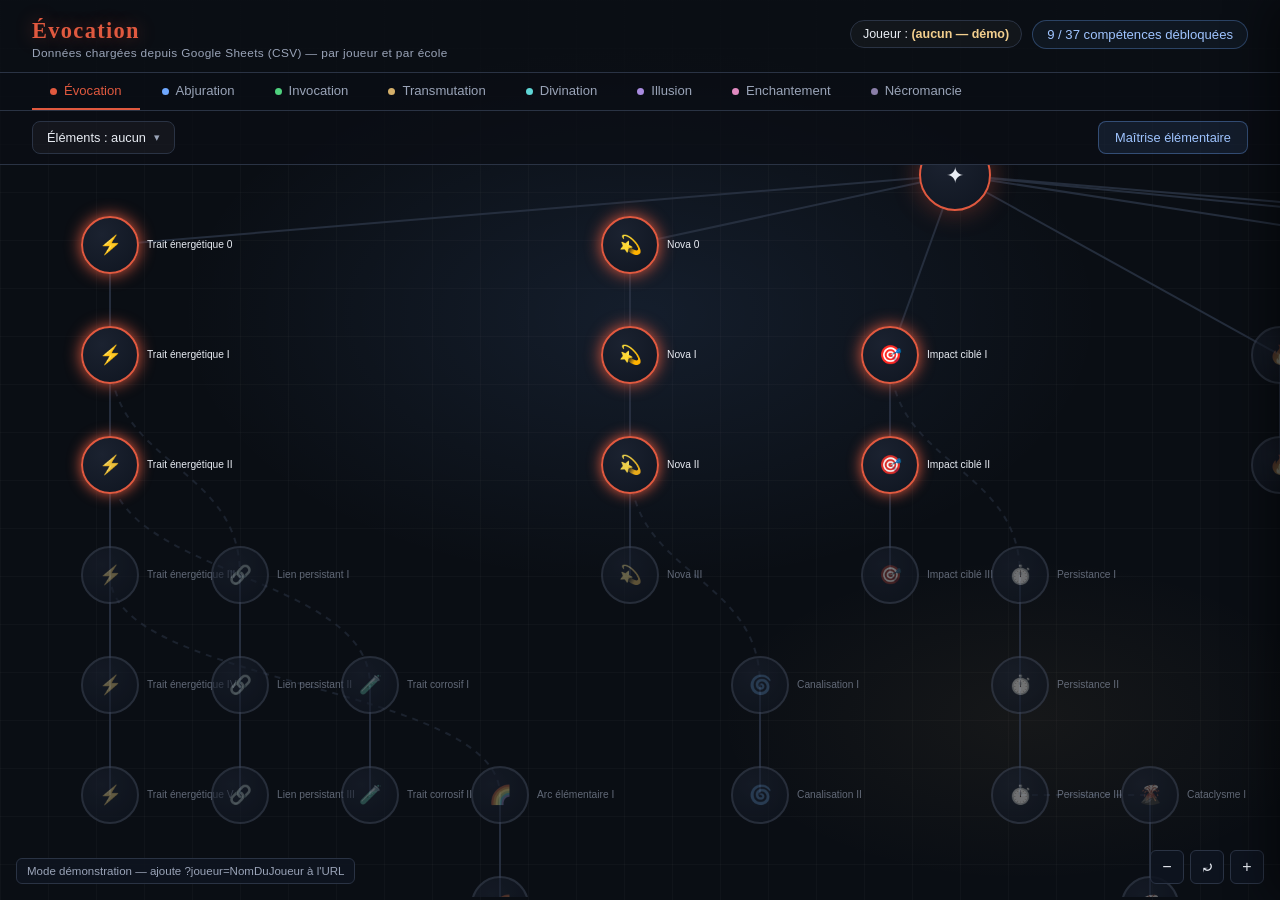
==== commit a9eb896b: "Add files via upload" ====
--- a/arbre-competences.html
+++ b/arbre-competences.html
@@ -103,70 +103,15 @@
     white-space:nowrap;
   }
   header .player-chip strong{ color:var(--gold-bright); font-weight:600; }
-  #player-class-badge{
-    display:inline-block;
-    font-size:0.68rem;
-    color:var(--text-1);
-    background:rgba(255,255,255,0.06);
-    border:1px solid var(--line-dim);
-    border-radius:4px;
-    padding:1px 7px;
-    margin-left:8px;
-    vertical-align:middle;
-    letter-spacing:0.04em;
-  }
-  .points-block{
-    display:flex;
-    flex-direction:column;
-    gap:5px;
-    align-items:flex-end;
-  }
-  .points-bar-wrap{
-    width:160px;
-    height:4px;
-    background:rgba(111,168,255,0.12);
-    border-radius:999px;
-    overflow:hidden;
-  }
-  .points-bar-fill{
-    height:100%;
-    border-radius:999px;
-    background:var(--arcane-glow);
-    transition:width 0.4s ease, background 0.3s ease;
-    width:0%;
-  }
-  .points-bar-fill.almost-full{ background:#e0c46a; }
-  .points-bar-fill.full{ background:#e08a8a; }
   header .points{
     font-family:'Inter', sans-serif;
     font-size:0.82rem;
     color:var(--arcane-glow);
     border:1px solid rgba(111,168,255,0.3);
-    padding:5px 14px;
+    padding:6px 14px;
     border-radius:999px;
     background:rgba(111,168,255,0.06);
     white-space:nowrap;
-  }
-  header .points.budget-warning{ color:#e0c46a; border-color:rgba(224,196,106,0.4); background:rgba(224,196,106,0.06); }
-  header .points.budget-full   { color:#e08a8a; border-color:rgba(224,138,138,0.4); background:rgba(224,138,138,0.06); }
-
-  .node.budget-locked{
-    opacity:0.45;
-    filter:saturate(0.3);
-    cursor:not-allowed;
-  }
-  .node.budget-locked::after{
-    content:'🔒';
-    position:absolute;
-    top:-8px; right:-8px;
-    font-size:0.7rem;
-    background:var(--bg-0);
-    border-radius:50%;
-    padding:1px 3px;
-    pointer-events:none;
-  }
-  .node.budget-locked:hover{
-    transform:translate(-50%,-50%) scale(1.0) !important;
   }
 
   /* School tabs */
@@ -325,111 +270,115 @@
   #canvas-wrap.hidden{ display:none; }
 
   .mastery-empty{
-    color:var(--text-1);
-    font-family:'Inter', sans-serif;
-    font-size:0.9rem;
-    text-align:center;
-    margin-top:60px;
-  }
-
+    color:var(--text-1); font-family:'Inter',sans-serif;
+    font-size:0.9rem; text-align:center; margin-top:60px;
+  }
   .mastery-branch-select{
-    margin-bottom:22px;
-    display:flex;
-    align-items:center;
-    gap:10px;
-    flex-wrap:wrap;
-  }
-  .mastery-branch-select label{
-    font-family:'Inter', sans-serif;
-    font-size:0.78rem;
-    color:var(--text-1);
-  }
+    margin-bottom:16px; display:flex; align-items:center; gap:10px;
+  }
+  .mastery-branch-select label{ font-family:'Inter',sans-serif; font-size:0.78rem; color:var(--text-1); }
   .mastery-branch-select select{
-    font-family:'Inter', sans-serif;
-    font-size:0.82rem;
-    color:var(--text-0);
-    background:rgba(255,255,255,0.05);
-    border:1px solid var(--line-dim);
-    border-radius:6px;
-    padding:6px 10px;
-  }
-
-  .element-card{
-    max-width:640px;
-    margin:0 auto 36px;
-    background:var(--panel-bg);
+    font-family:'Inter',sans-serif; font-size:0.82rem; color:var(--text-0);
+    background:rgba(255,255,255,0.05); border:1px solid var(--line-dim);
+    border-radius:6px; padding:5px 10px;
+  }
+
+  /* ── Navigation des tiers (T0→T1→T2→T3) ── */
+  .mst-tier-nav{
+    display:flex; align-items:center; gap:0;
+    margin-bottom:24px; padding:16px 0;
+  }
+  .mst-tier-nav-item{
+    display:flex; flex-direction:column; align-items:center; gap:3px;
+    min-width:80px; padding:10px 14px; border-radius:10px;
+    border:1.5px solid var(--line-dim); cursor:pointer;
+    background:rgba(255,255,255,0.02); position:relative;
+    transition:border-color 0.2s ease, box-shadow 0.2s ease, background 0.2s ease;
+    user-select:none;
+  }
+  .mst-tier-nav-item:hover{ background:rgba(255,255,255,0.05); }
+  .mst-tier-nav-item.active{ background:rgba(255,255,255,0.04); }
+  .mst-tier-nav-label{
+    font-family:'Cinzel',serif; font-size:1rem; font-weight:700;
+    color:var(--text-1); transition:color 0.2s ease;
+  }
+  .mst-tier-nav-name{
+    font-family:'Inter',sans-serif; font-size:0.7rem;
+    color:var(--text-1); white-space:nowrap;
+  }
+  .mst-tier-chosen-dot{
+    position:absolute; top:-5px; right:-5px;
+    width:10px; height:10px; border-radius:50%;
+    border:2px solid var(--bg-0);
+  }
+  .mst-tier-connector{
+    flex:1; height:2px; opacity:0.5; min-width:20px;
+    transition:background 0.3s ease;
+  }
+
+  /* ── Titre du tier actif ── */
+  .mst-tier-header{
+    display:flex; flex-direction:column; gap:5px; margin-bottom:14px;
+  }
+  .mst-tier-title{
+    font-family:'Cinzel','Spectral',Georgia,serif;
+    font-size:1rem; letter-spacing:0.06em; font-weight:600;
+  }
+  .mst-tier-intro{
+    font-family:'Inter',sans-serif; font-size:0.8rem;
+    color:var(--text-1); line-height:1.45;
+  }
+
+  /* ── Diagramme éclaté SVG ── */
+  .mst-diagram-wrap{
+    display:flex; justify-content:center;
+    margin-bottom:20px;
+  }
+  .mst-diagram-svg{
+    width:100%; max-width:600px; height:auto;
+    overflow:visible;
+  }
+  .mst-node-svg{ cursor:pointer; transition:opacity 0.15s ease; }
+  .mst-node-svg:hover circle{ opacity:0.85; }
+  .mst-no-effects{
+    font-family:'Inter',sans-serif; font-size:0.82rem;
+    color:var(--text-1); text-align:center; padding:20px;
+  }
+
+  /* ── Fiches d'effets ── */
+  .mst-effects-row{
+    display:flex; gap:12px; flex-wrap:wrap;
+  }
+  .mst-effect-card{
+    flex:1 1 200px; min-width:180px;
+    background:rgba(255,255,255,0.02);
     border:1.5px solid var(--line-dim);
-    border-radius:14px;
-    padding:22px 26px;
-  }
-  .element-card .ec-title{
-    font-family:'Cinzel','Spectral',Georgia,serif;
-    text-align:center;
-    font-size:1.1rem;
-    letter-spacing:0.06em;
-    text-transform:uppercase;
-    margin:0 0 14px;
-  }
-  .element-card .ec-intro{
-    font-family:'Inter', sans-serif;
-    font-size:0.88rem;
-    line-height:1.6;
-    color:var(--text-0);
-    text-align:center;
-    margin:0 0 22px;
-  }
-  .element-card .ec-tier{
-    margin-bottom:18px;
-  }
-  .element-card .ec-tier-label{
-    font-family:'Inter', sans-serif;
-    font-size:0.68rem;
-    text-transform:uppercase;
-    letter-spacing:0.1em;
-    color:var(--text-1);
-    margin-bottom:8px;
-  }
-  .element-card .ec-choice{
-    display:flex;
-    align-items:flex-start;
-    gap:10px;
-    padding:10px 12px;
-    border-radius:8px;
-    border:1px solid var(--line-dim);
-    margin-bottom:6px;
+    border-radius:10px; padding:13px 15px;
     cursor:pointer;
-    transition:border-color 0.15s ease, background 0.15s ease;
-  }
-  .element-card .ec-choice:hover{ background:rgba(255,255,255,0.03); }
-  .element-card .ec-choice.selected{
-    border-color:var(--ec-color, var(--gold));
-    background:color-mix(in srgb, var(--ec-color, var(--gold)) 10%, transparent);
-  }
-  .element-card .ec-choice .radio-dot{
-    margin-top:3px;
-    width:14px; height:14px;
-    border-radius:50%;
-    border:1.5px solid var(--line-dim);
-    flex-shrink:0;
-    position:relative;
-  }
-  .element-card .ec-choice.selected .radio-dot{ border-color:var(--ec-color, var(--gold)); }
-  .element-card .ec-choice.selected .radio-dot::after{
-    content:'';
-    position:absolute;
-    top:2px; left:2px; right:2px; bottom:2px;
-    border-radius:50%;
-    background:var(--ec-color, var(--gold));
-  }
-  .element-card .ec-choice-body{ font-family:'Inter', sans-serif; font-size:0.84rem; line-height:1.5; }
-  .element-card .ec-choice-name{ font-weight:700; text-decoration:underline; margin-bottom:2px; color:var(--text-0); }
-  .element-card .ec-choice-desc{ color:var(--text-0); opacity:0.92; }
-  .element-card .ec-empty-tier{
-    font-family:'Inter', sans-serif;
-    font-size:0.8rem;
-    color:var(--text-1);
-    font-style:italic;
-    padding:8px 0;
+    transition:border-color 0.15s ease, background 0.15s ease, box-shadow 0.15s ease;
+  }
+  .mst-effect-card:hover{ background:rgba(255,255,255,0.04); }
+  .mst-effect-card.chosen{ box-shadow:0 0 14px rgba(0,0,0,0.3); }
+  .mst-effect-name{
+    font-family:'Inter',sans-serif; font-weight:700;
+    font-size:0.85rem; text-decoration:underline;
+    color:var(--text-0); margin-bottom:7px;
+    display:flex; align-items:center; gap:8px; flex-wrap:wrap;
+  }
+  .mst-chosen-badge{
+    font-size:0.62rem; font-weight:600; text-decoration:none;
+    padding:2px 7px; border-radius:999px; color:#0a0e14;
+    letter-spacing:0.04em;
+  }
+  .mst-effect-desc{
+    font-family:'Inter',sans-serif; font-size:0.78rem;
+    color:var(--text-0); line-height:1.5; opacity:0.9;
+  }
+  .mst-regle{
+    font-family:'Inter',sans-serif; font-size:0.74rem;
+    color:var(--text-1); font-style:italic;
+    text-align:center; margin-top:18px; padding-top:14px;
+    border-top:1px solid var(--line-dim);
   }
 
   #canvas-wrap{
@@ -739,16 +688,8 @@
       <div class="subtitle">Données chargées depuis Google Sheets (CSV) — par joueur et par école</div>
     </div>
     <div class="right-block">
-      <div class="player-chip">
-        Joueur : <strong id="player-name">—</strong>
-        <span id="player-class-badge"></span>
-      </div>
-      <div class="points-block">
-        <div class="points-bar-wrap">
-          <div class="points-bar-fill" id="points-bar-fill"></div>
-        </div>
-        <div class="points" id="points-display">— points disponibles</div>
-      </div>
+      <div class="player-chip">Joueur : <strong id="player-name">—</strong></div>
+      <div class="points" id="points-display">— points disponibles</div>
     </div>
   </header>
 
@@ -1082,6 +1023,8 @@
   feu: {
     titre: "Chaleur",
     intro: "Vous appliquez des dégâts de [feu](feu), les jets de sauvegarde sont de **Dextérité**.",
+    tiers_noms: ["Étincelle", "Brasier", "Inferno", "Cataclysme"],
+    regle: "Le mage choisit un effet au choix par tiers.",
   },
   froid: {
     titre: "Gel",
@@ -1121,49 +1064,51 @@
 // branche où l'effet est proposé, ou "*" pour toutes les branches.
 const ELEMENT_MASTERY = {
   feu: [
-    // Tier 0 — Modulation de forme
+    // ── T0 — Étincelle ────────────────────────────────────────────────────
     [
-      { id:"feu_t0_pur", nom:"Dégâts de feu purs", branches:"*",
-        description:"Vos dégâts restent de **feu** seul, sans modification." },
+      { id:"feu_t0_primal",        nom:"Feu primal",             branches:"*",
+        description:"**Maîtrise par défaut** : Vos dégâts infligent des dégâts de [feu](feu)." },
+      { id:"feu_t0_eclats",        nom:"Éclats rougeoyants",     branches:"*",
+        description:"Vos dégâts sont divisés en deux sources [feu](feu) et **perçant**." },
+      { id:"feu_t0_magmatique",    nom:"Bloc magmatique",        branches:"*",
+        description:"Vos dégâts sont divisés en deux sources [feu](feu) et **contondant**." },
+      { id:"feu_t0_lame",          nom:"Lame pyroplastique",     branches:"*",
+        description:"Vos dégâts sont divisés en deux sources [feu](feu) et **tranchant**." },
       { id:"feu_t0_pyroplastique", nom:"Détonation pyroplastique", branches:"*",
         description:"Vos dégâts sont divisés en deux sources [feu](feu) et [force](special)." },
-      { id:"feu_t0_magmatique", nom:"Bloc magmatique", branches:"*",
-        description:"Vos dégâts sont divisés en deux sources [feu](feu) et **contondant**." },
-      { id:"feu_t0_rougeoyant", nom:"Éclats rougeoyant", branches:"*",
-        description:"Vos dégâts sont divisés en deux sources [feu](feu) et **perçant**." },
     ],
-    // Tier 1
+    // ── T1 — Brasier ──────────────────────────────────────────────────────
     [
-      { id:"feu_t1_brulure", nom:"Brûlure", branches:"trait_energetique",
-        description:"Vous appliquez des dégâts au prochain tour égaux à **2d6** (X = Rank du sort)." },
-      { id:"feu_t1_brulure_amplifiee", nom:"Brûlure amplifiée", branches:"trait_corrosif",
-        description:"Vos charges de corrosion appliquent **3 dégâts** supplémentaires par tour." },
-      { id:"feu_t1_explosion_chaleur", nom:"Explosion de chaleur", branches:"lien_persistant",
-        description:"Lorsque vous réactivez votre **Lien persistant**, le lien explose au contact de la cible dans une zone de **3 m** ; chaque cible doit faire un JdS ou subir la moitié des dégâts." },
+      { id:"feu_t1_incineration",  nom:"Incinération",           branches:"lien_persistant,arc_elementaire",
+        description:"Vos sorts **[Lien persistant I]** et **[Arc élémentaire I]** déclenchent des explosions. Toute créature se trouvant dans la zone d'effet doit faire un jet de sauvegarde ou subir la moitié des dégâts du sort concerné." },
+      { id:"feu_t1_brulure",       nom:"Brûlure",                branches:"*",
+        description:"Vous appliquez des dégâts supplémentaires au prochain sort de feu que vous lancez sur la cible à **X×1d6** (X = Rank du sort) marqué par la brûlure.\n\n**OU [Brûlure amplifiée] — [Trait corrosif I]** : L'effet de brûlure change et vos charges de corrosions appliquent **2 dégâts** supplémentaires par tours." },
     ],
-    // Tier 2
+    // ── T2 — Inferno ──────────────────────────────────────────────────────
     [
-      { id:"feu_t2_souffler", nom:"Souffler", branches:"trait_energetique",
-        description:"La borne maximale des dés augmente de **2**." },
-      { id:"feu_t2_incineration", nom:"Incinération", branches:"lien_persistant",
-        description:"Si la cible meurt sous l'effet du lien, celle-ci explose : toute créature dans un rayon de **5 mètres** doit réussir un JdS ou subir le double des dégâts du sort." },
+      { id:"feu_t2_afflux",        nom:"Afflux de destruction",  branches:"eclats_energie",
+        description:"**[Éclats d'énergie I+]** génère un projectile supplémentaire." },
+      { id:"feu_t2_attiser",       nom:"Attiser la flamme",      branches:"*",
+        description:"**[Châtiment I+]** inflige une brûlure entretenue par votre **[Concentration]** qui inflige **1d8** dégâts de [feu](feu) par tours.\n\n**OU [Nova I+]** et **[Nova canalisée I+]** infligent **2 dégâts** supplémentaires à l'ennemi subissant le jet de dégâts par ennemis touchés ce tour." },
     ],
-    // Tier 3
+    // ── T3 — Cataclysme ───────────────────────────────────────────────────
     [
-      { id:"feu_t3_coeur_brasier", nom:"Cœur du brasier", branches:"*",
-        description:"Une fois par combat, votre prochain sort de feu **ignore les résistances** de la cible." },
+      { id:"feu_t3_conflagration", nom:"Conflagration",          branches:"*",
+        description:"La borne maximale des dés de dégâts augmente de **4**.\n\n**Exemple** : 1d8 → 1d12." },
+      { id:"feu_t3_assecher",      nom:"Assécher",               branches:"intrusion_magique",
+        description:"**[Intrusion magique I+]** impose le désavantage systématique aux jets de sauvegarde de la **Cible**." },
+      { id:"feu_t3_scorie",        nom:"Scorie",                 branches:"*",
+        description:"Vos sorts **ignorent les résistances** au [feu](feu) de la Cible. Les immunités sont traitées comme des résistances." },
     ],
   ],
-  // Les autres éléments n'ont pour l'instant que des emplacements
-  // vides à 4 tiers, à compléter de la même manière.
-  froid: [[],[],[],[]],
-  foudre: [[],[],[],[]],
-  ombre: [[],[],[],[]],
-  lumiere: [[],[],[],[]],
-  necrotique: [[],[],[],[]],
-  nature: [[],[],[],[]],
-  acide: [[],[],[],[]],
-  arcane_force: [[],[],[],[]],
+  froid:       [[],[],[],[]],
+  foudre:      [[],[],[],[]],
+  ombre:       [[],[],[],[]],
+  lumiere:     [[],[],[],[]],
+  necrotique:  [[],[],[],[]],
+  nature:      [[],[],[],[]],
+  acide:       [[],[],[],[]],
+  arcane_force:[[],[],[],[]],
 };
 
 /* =========================================================
@@ -1370,20 +1315,12 @@
 const LEFT_PADDING  = 110;
 const ROOT_GAP_EXTRA= 70;   // extra vertical gap between the school root and tier-0 nodes
 
-let allSkills = [];
-let schoolsOrder = [];
-let currentSchool = null;
+let allSkills = [];          // all skills for the current player, all schools
+let schoolsOrder = [];        // list of school keys in encounter order
+let currentSchool = null;     // active school key
 let zoomLevel = 1;
 
-// Profil joueur chargé depuis le Sheet joueur (lignes type="profil")
-let playerProfile = {
-  classe:        '',
-  niveau:        1,
-  points_total:  0,   // points disponibles pour ce joueur
-  points_max:    999, // plafond absolu pour sa classe
-};
-
-let selectedElements = new Set();
+let selectedElements = new Set();   // element keys currently checked in the global menu
 let masteryChoices = {};            // `${element}_t${tier}` -> chosen effect id (per element per tier)
 let masteryViewOpen = false;        // whether the "Maîtrise élémentaire" view is showing
 let masteryBranchFilter = null;     // branche key used to filter which effects show in mastery view
@@ -1504,80 +1441,35 @@
   let skillsLoaded = false;
   let elementsLoaded = false;
 
-  // ─── 1. COMPÉTENCES depuis DATA_SHEETS ─────────────────────────────────────
-  // Le Sheet DATA est TOUJOURS la source des compétences (structure, noms,
-  // branches, descriptions, coûts). Le Sheet joueur ne contient PAS de
-  // compétences — il contient uniquement des états et un profil.
-  if(DATA_SHEETS.competences){
+  // --- Load competences (DATA sheet or player sheet) ---
+  const playerCsvUrl = PLAYER_SHEETS[playerName];
+  const competencesUrl = DATA_SHEETS.competences;
+  const skillsUrl = playerCsvUrl || competencesUrl;
+
+  if(skillsUrl){
     try{
-      const rows = await fetchCSV(DATA_SHEETS.competences);
-      if(rows.length){ allSkills = rows; skillsLoaded = true; }
+      const rows = await fetchCSV(skillsUrl);
+      allSkills = rows;
+      skillsLoaded = true;
     } catch(err){
-      console.warn('Compétences DATA inaccessibles, repli sur démo :', err);
+      console.warn('Compétences inaccessibles, repli sur démo :', err);
     }
   }
   if(!skillsLoaded){
     allSkills = DEMO_DATA;
-    statusEl.textContent = 'Mode démonstration — Sheet DATA non configuré';
-  }
-
-  // ─── 2. SHEET JOUEUR : profil + états ──────────────────────────────────────
-  // Format attendu (3 colonnes) :  type | id | valeur
-  //   type="profil"  id=classe/niveau/points_total/points_max  valeur=...
-  //   type="sort"    id=evo_te_0 etc.                          valeur=unlocked/available/locked
-  //
-  // Les lignes "profil" remplissent playerProfile.
-  // Les lignes "sort" créent une map id→etat appliquée par-dessus allSkills.
-  // Les lignes sans colonne "type" (ancien format 2 colonnes id/etat)
-  // sont traitées comme des "sort" pour rétro-compatibilité.
-  const playerCsvUrl = PLAYER_SHEETS[playerName];
-  if(playerCsvUrl){
-    try{
-      const rows = await fetchCSV(playerCsvUrl);
-      const etatMap = {};
-
-      rows.forEach(r => {
-        const type = (r.type   || '').trim().toLowerCase();
-        const id   = (r.id     || '').trim();
-        const val  = (r.valeur || r.etat || r.value || '').trim();
-        if(!id) return;
-
-        if(type === 'profil'){
-          // Lignes de profil → playerProfile uniquement
-          if(id === 'classe')        playerProfile.classe        = val;
-          else if(id === 'niveau')   playerProfile.niveau        = parseInt(val, 10) || 1;
-          else if(id === 'points_total') playerProfile.points_total = parseInt(val, 10) || 0;
-          else if(id === 'points_max')   playerProfile.points_max   = parseInt(val, 10) || 999;
-        } else {
-          // Lignes "sort" ou sans type → map d'états
-          if(val) etatMap[id] = val;
-        }
-      });
-
-      // Appliquer les états par-dessus les compétences DATA
-      if(Object.keys(etatMap).length > 0){
-        allSkills = allSkills.map(s => {
-          const joueurEtat = etatMap[s.id];
-          return joueurEtat ? { ...s, etat: joueurEtat } : s;
-        });
-      }
-
-      // Afficher le badge de classe dans le header
-      const badge = document.getElementById('player-class-badge');
-      if(badge && playerProfile.classe) badge.textContent = playerProfile.classe;
-
-    } catch(err){
-      console.warn('Sheet joueur inaccessible, états par défaut utilisés :', err);
-    }
-  }
-
-  // ─── 3. ÉLÉMENTS depuis DATA_SHEETS ────────────────────────────────────────
+    statusEl.textContent = playerName
+      ? `Sheet de ${playerName} inaccessible — démonstration affichée`
+      : 'Mode démonstration — ajoute ?joueur=NomDuJoueur à l\'URL';
+  }
+
+  // --- Load elements from DATA sheet ---
   if(DATA_SHEETS.elements){
     try{
       const rows = await fetchCSV(DATA_SHEETS.elements);
       const parsed = parseElementsCSV(rows);
+      // Merge into live config objects (override hardcoded defaults)
       Object.assign(ELEMENT_THEMES, parsed.themes);
-      Object.assign(ELEMENT_CARDS,  parsed.cards);
+      Object.assign(ELEMENT_CARDS, parsed.cards);
       Object.assign(ELEMENT_MASTERY, parsed.mastery);
       elementsLoaded = true;
     } catch(err){
@@ -1585,30 +1477,39 @@
     }
   }
 
-  // ─── 4. COMBOS depuis DATA_SHEETS ──────────────────────────────────────────
+  // --- Load combos from DATA sheet ---
   if(DATA_SHEETS.combos){
     try{
       const rows = await fetchCSV(DATA_SHEETS.combos);
-      Object.assign(ELEMENT_COMBOS, parseCombosCSV(rows));
+      const parsed = parseCombosCSV(rows);
+      Object.assign(ELEMENT_COMBOS, parsed);
     } catch(err){
-      console.warn('Combos inaccessibles :', err);
+      console.warn('Combos inaccessibles, données codées en dur utilisées :', err);
     }
   }
 
-  // ─── 5. SAUVEGARDES maîtrise élémentaire ───────────────────────────────────
-  const saveUrl = typeof PLAYER_SAVE_SHEETS !== 'undefined' && PLAYER_SAVE_SHEETS[playerName];
-  if(saveUrl){
-    try{
-      const rows = await fetchCSV(saveUrl);
-      Object.assign(masteryChoices, parsePlayerSavesCSV(rows));
-    } catch(err){
-      console.warn('Sauvegardes joueur inaccessibles :', err);
+  // --- Load player mastery saves ---
+  if(playerCsvUrl){
+    // The player sheet may have a second tab for saves — but for now
+    // mastery saves live in the same tab; filter by a special marker column.
+    // If a dedicated save URL exists (PLAYER_SAVE_SHEETS), load from there.
+    const saveUrl = typeof PLAYER_SAVE_SHEETS !== 'undefined' && PLAYER_SAVE_SHEETS[playerName];
+    if(saveUrl){
+      try{
+        const rows = await fetchCSV(saveUrl);
+        const saved = parsePlayerSavesCSV(rows);
+        Object.assign(masteryChoices, saved);
+      } catch(err){
+        console.warn('Sauvegardes joueur inaccessibles :', err);
+      }
     }
   }
 
-  statusEl.textContent = skillsLoaded
-    ? `Données chargées${playerName ? ' pour ' + playerName : ''} ✓`
-    : statusEl.textContent;
+  if(skillsLoaded && elementsLoaded){
+    statusEl.textContent = `Données chargées${playerName ? ' pour ' + playerName : ''} ✓`;
+  } else if(skillsLoaded){
+    statusEl.textContent = `Compétences chargées${playerName ? ' pour ' + playerName : ''} ✓ (éléments : mode démo)`;
+  }
 }
 
 function schoolTheme(key){
@@ -1793,79 +1694,193 @@
 }
 document.getElementById('mastery-toggle-btn').addEventListener('click', () => toggleMasteryView());
 
+/* État local de la vue maîtrise */
+let _masteryActiveTier = 0; // tier actuellement affiché dans le diagramme éclaté
+
 function renderMasteryView(){
   const container = document.getElementById('mastery-view');
-  const branches = getBranchesForCurrentSchool();
-
+  const branches  = getBranchesForCurrentSchool();
   if(!masteryBranchFilter || !branches.includes(masteryBranchFilter)){
     masteryBranchFilter = branches[0] || null;
   }
 
   const group = getActiveGroup();
   if(!group){
-    container.innerHTML = `<div class="mastery-empty">Sélectionne un élément (ou une paire d'éléments fusionnés) dans le menu ci-dessus pour voir sa progression de maîtrise.</div>`;
+    container.innerHTML = `<div class="mastery-empty">Sélectionne un élément dans le menu ci-dessus pour voir sa progression de maîtrise.</div>`;
     return;
   }
 
+  const { key: groupKey, theme, card, tiers } = group;
+  const tierNoms = card.tiers_noms || tiers.map((_,i) => `Tier ${i}`);
+  const color = theme.color;
+
+  // Clamp le tier actif
+  if(_masteryActiveTier >= tiers.length) _masteryActiveTier = 0;
+
+  // ── Sélecteur de branche ────────────────────────────────────────────────
   let html = '';
-
-  // branch filter selector (affects which mastery effects are shown)
   if(branches.length){
     html += `<div class="mastery-branch-select">
-      <label for="mastery-branch-picker">Afficher les effets pertinents pour la branche :</label>
+      <label for="mastery-branch-picker">Branche :</label>
       <select id="mastery-branch-picker">
-        ${branches.map(b => `<option value="${b}" ${b===masteryBranchFilter?'selected':''}>${b.replace(/_/g,' ')}</option>`).join('')}
+        ${branches.map(b=>`<option value="${b}" ${b===masteryBranchFilter?'selected':''}>${b.replace(/_/g,' ')}</option>`).join('')}
       </select>
     </div>`;
   }
 
-  const { key: groupKey, theme, card, tiers } = group;
-
-  html += `<div class="element-card" style="--ec-color:${theme.color}">
-    <div class="ec-title" style="color:${theme.color}">${card.titre}</div>
-    <div class="ec-intro">${parseRichText(card.intro)}</div>`;
-
-  tiers.forEach((effects, tierIndex) => {
-    const relevant = effects.filter(ef => effectAppliesToBranch(ef, masteryBranchFilter));
-    html += `<div class="ec-tier">
-      <div class="ec-tier-label">Tier ${tierIndex}${tierIndex===0 ? ' — Modulation de forme' : ''}</div>`;
-    if(!relevant.length){
-      html += `<div class="ec-empty-tier">Aucun effet défini pour cette branche à ce tier.</div>`;
-    } else {
-      relevant.forEach(ef => {
-        const choiceKey = `${groupKey}_t${tierIndex}`;
-        const isSelected = masteryChoices[choiceKey] === ef.id;
-        html += `<div class="ec-choice ${isSelected?'selected':''}" data-choice-key="${choiceKey}" data-effect-id="${ef.id}">
-          <span class="radio-dot"></span>
-          <span class="ec-choice-body">
-            <div class="ec-choice-name">${ef.nom}</div>
-            <div class="ec-choice-desc">${parseRichText(ef.description)}</div>
-          </span>
-        </div>`;
-      });
+  // ── Navigation des tiers (ligne horizontale T0→T1→T2→T3) ───────────────
+  html += `<div class="mst-tier-nav">`;
+  tiers.forEach((_,ti) => {
+    const active = ti === _masteryActiveTier;
+    const ckey   = `${groupKey}_t${ti}`;
+    const chosen = masteryChoices[ckey];
+    const relevant = tiers[ti].filter(ef => effectAppliesToBranch(ef, masteryBranchFilter));
+    const hasChoice = !!chosen && relevant.some(ef => ef.id === chosen);
+    html += `<div class="mst-tier-nav-item ${active?'active':''} ${hasChoice?'has-choice':''}"
+      data-tier="${ti}"
+      style="${active?`border-color:${color};box-shadow:0 0 12px ${color}55`:''}
+             ${hasChoice&&!active?`border-color:${color}88`:''}">
+      <span class="mst-tier-nav-label" style="${active?`color:${color}`:hasChoice?`color:${color}99`:''}">T${ti}</span>
+      <span class="mst-tier-nav-name">${tierNoms[ti]}</span>
+      ${hasChoice?`<span class="mst-tier-chosen-dot" style="background:${color}"></span>`:''}
+    </div>`;
+    if(ti < tiers.length-1){
+      html += `<div class="mst-tier-connector" style="background:${hasChoice?color+'66':'#2a3344'}"></div>`;
     }
+  });
+  html += `</div>`;
+
+  // ── Titre du tier actif ──────────────────────────────────────────────────
+  const activeTierEffects = tiers[_masteryActiveTier].filter(ef => effectAppliesToBranch(ef, masteryBranchFilter));
+  const activeCkey = `${groupKey}_t${_masteryActiveTier}`;
+  const activeChosen = masteryChoices[activeCkey];
+
+  html += `<div class="mst-tier-header">
+    <span class="mst-tier-title" style="color:${color}">${card.titre} — T${_masteryActiveTier} · ${tierNoms[_masteryActiveTier]}</span>
+    <span class="mst-tier-intro">${parseRichText(card.intro)}</span>
+  </div>`;
+
+  // ── Diagramme éclaté style D4 ────────────────────────────────────────────
+  // Construit en SVG : nœud central + nœuds d'effets disposés en étoile
+  const SVG_W = 600, SVG_H = 320;
+  const CX = SVG_W / 2, CY = SVG_H / 2;
+  const RADIUS = 115; // distance centre→nœuds effets
+  const NODE_R  = 30; // rayon des nœuds effets
+  const CENTER_R = 40;
+
+  const n = activeTierEffects.length;
+  // Angles répartis : si un seul effet, à droite; sinon étalés en éventail
+  function getAngle(i, total){
+    if(total === 1) return -Math.PI / 2; // haut
+    const span = total <= 3 ? Math.PI : 2 * Math.PI * (total-1)/total;
+    const start = -Math.PI/2 - span/2;
+    return start + (span/(total-1||1)) * i;
+  }
+
+  let svgNodes = [];
+  activeTierEffects.forEach((ef, i) => {
+    const angle = getAngle(i, n);
+    const nx = CX + RADIUS * Math.cos(angle);
+    const ny = CY + RADIUS * Math.sin(angle);
+    const isChosen = activeChosen === ef.id;
+    svgNodes.push({ ef, nx, ny, isChosen, angle });
+  });
+
+  html += `<div class="mst-diagram-wrap">
+    <svg class="mst-diagram-svg" viewBox="0 0 ${SVG_W} ${SVG_H}" xmlns="http://www.w3.org/2000/svg">
+      <defs>
+        <filter id="glow-${groupKey}">
+          <feGaussianBlur stdDeviation="3" result="blur"/>
+          <feMerge><feMergeNode in="blur"/><feMergeNode in="SourceGraphic"/></feMerge>
+        </filter>
+      </defs>`;
+
+  // Lignes centre→nœuds
+  svgNodes.forEach(({nx, ny, isChosen}) => {
+    const lc = isChosen ? color : '#2a3344';
+    const op = isChosen ? '0.9' : '0.45';
+    const dashed = !isChosen ? 'stroke-dasharray="5 4"' : '';
+    html += `<line x1="${CX}" y1="${CY}" x2="${nx}" y2="${ny}"
+      stroke="${lc}" stroke-width="${isChosen?2.5:1.5}" opacity="${op}" ${dashed}/>`;
+  });
+
+  // Nœud central (tier)
+  html += `<circle cx="${CX}" cy="${CY}" r="${CENTER_R}"
+    fill="#0f1520" stroke="${color}" stroke-width="2.5"
+    filter="url(#glow-${groupKey})"/>
+  <text x="${CX}" y="${CY-8}" text-anchor="middle" fill="${color}"
+    font-family="Cinzel,serif" font-size="14" font-weight="bold">T${_masteryActiveTier}</text>
+  <text x="${CX}" y="${CY+10}" text-anchor="middle" fill="${color}99"
+    font-family="Inter,sans-serif" font-size="9">${tierNoms[_masteryActiveTier]}</text>`;
+
+  // Nœuds d'effets
+  svgNodes.forEach(({ef, nx, ny, isChosen}) => {
+    const fc  = isChosen ? color+'33' : '#1b2230';
+    const sc  = isChosen ? color : '#3a4253';
+    const tc  = isChosen ? color : '#9aa4b8';
+    const sw  = isChosen ? 2.5 : 1.5;
+    const filt= isChosen ? `filter="url(#glow-${groupKey})"` : '';
+    // Tronquer le nom à 12 chars pour le SVG
+    const shortName = ef.nom.length > 12 ? ef.nom.slice(0,11)+'…' : ef.nom;
+    html += `<g class="mst-node-svg" data-eid="${ef.id}" data-ckey="${activeCkey}" style="cursor:pointer">
+      <circle cx="${nx}" cy="${ny}" r="${NODE_R}"
+        fill="${fc}" stroke="${sc}" stroke-width="${sw}" ${filt}/>
+      <text x="${nx}" y="${ny+4}" text-anchor="middle" fill="${tc}"
+        font-family="Inter,sans-serif" font-size="8.5" font-weight="${isChosen?'700':'400'}">
+        ${shortName.split(' ').map((w,wi) =>
+          `<tspan x="${nx}" dy="${wi===0?-4:11}">${w}</tspan>`
+        ).join('')}
+      </text>
+    </g>`;
+  });
+
+  html += `</svg></div>`;
+
+  // ── Fiches détail des effets (sous le diagramme) ─────────────────────────
+  if(!activeTierEffects.length){
+    html += `<div class="mst-no-effects">Aucun effet disponible pour cette branche à T${_masteryActiveTier}.</div>`;
+  } else {
+    html += `<div class="mst-effects-row">`;
+    activeTierEffects.forEach(ef => {
+      const isChosen = activeChosen === ef.id;
+      html += `<div class="mst-effect-card ${isChosen?'chosen':''}"
+        data-eid="${ef.id}" data-ckey="${activeCkey}"
+        style="${isChosen?`border-color:${color};background:color-mix(in srgb,${color} 8%,transparent)`:''}">
+        <div class="mst-effect-name" style="${isChosen?`color:${color}`:''}">
+          ${ef.nom}
+          ${isChosen?`<span class="mst-chosen-badge" style="background:${color}">Sélectionné</span>`:''}
+        </div>
+        <div class="mst-effect-desc">${parseRichText(ef.description.replace(/\n/g,'<br>'))}</div>
+      </div>`;
+    });
     html += `</div>`;
-  });
-
-  html += `</div>`;
+  }
+
+  if(card.regle){
+    html += `<div class="mst-regle"><strong>Règle de progression</strong> : ${card.regle}</div>`;
+  }
 
   container.innerHTML = html;
 
+  // ── Événements ────────────────────────────────────────────────────────────
   const picker = document.getElementById('mastery-branch-picker');
-  if(picker){
-    picker.addEventListener('change', (e) => {
-      masteryBranchFilter = e.target.value;
+  if(picker) picker.addEventListener('change', e => { masteryBranchFilter = e.target.value; renderMasteryView(); });
+
+  container.querySelectorAll('.mst-tier-nav-item').forEach(el => {
+    el.addEventListener('click', () => {
+      _masteryActiveTier = parseInt(el.getAttribute('data-tier'));
       renderMasteryView();
     });
-  }
-
-  container.querySelectorAll('.ec-choice').forEach(el => {
+  });
+
+  // Clic sur nœud SVG ou carte d'effet → sélectionner/désélectionner
+  container.querySelectorAll('[data-eid][data-ckey]').forEach(el => {
     el.addEventListener('click', () => {
-      const key = el.getAttribute('data-choice-key');
-      const effectId = el.getAttribute('data-effect-id');
-      masteryChoices[key] = (masteryChoices[key] === effectId) ? null : effectId;
+      const eid  = el.getAttribute('data-eid');
+      const ckey = el.getAttribute('data-ckey');
+      masteryChoices[ckey] = (masteryChoices[ckey] === eid) ? null : eid;
       renderMasteryView();
-      savePlayerChoices(); // auto-save on every change
+      if(typeof savePlayerChoices === 'function') savePlayerChoices();
     });
   });
 }
@@ -2132,8 +2147,7 @@
     const pos = positions[s.id];
     if(!pos) return;
     const div = document.createElement('div');
-    const budgetLocked = isBudgetLocked(s);
-    div.className = 'node ' + (s.etat || 'locked') + (budgetLocked ? ' budget-locked' : '');
+    div.className = 'node ' + (s.etat || 'locked');
     div.style.left = pos.x + 'px';
     div.style.top = pos.y + 'px';
     div.style.transform = 'translate(-50%, -50%)';
@@ -2179,50 +2193,10 @@
   return icone;
 }
 
-function getPointsDepenses(skills){
-  return skills
-    .filter(s => s.etat === 'unlocked' && (s.cout || 0) > 0)
-    .reduce((sum, s) => sum + (s.cout || 0), 0);
-}
-
-function getPointsRestants(){
-  return playerProfile.points_total - getPointsDepenses(currentSkills());
-}
-
-function isBudgetLocked(skill){
-  if(skill.etat !== 'available') return false;
-  if(playerProfile.points_total === 0 && playerProfile.points_max === 999) return false;
-  return getPointsRestants() < (skill.cout || 0);
-}
-
 function updatePointsDisplay(skills){
-  const depenses = getPointsDepenses(skills);
-  const total    = playerProfile.points_total;
-  const max      = playerProfile.points_max;
-  const restants = total - depenses;
-  const pct      = total > 0 ? Math.min(100, Math.round(depenses / total * 100)) : 0;
-
-  const display = document.getElementById('points-display');
-  const bar     = document.getElementById('points-bar-fill');
-
-  if(total === 0 && max === 999){
-    // Pas de profil joueur → mode démo, affichage simple
-    const unlocked = skills.filter(s => s.etat === 'unlocked').length;
-    display.textContent = `${unlocked} / ${skills.length} compétences débloquées`;
-    display.className = 'points';
-    if(bar) bar.style.width = '0%';
-    return;
-  }
-
-  display.textContent = `${depenses} / ${total} pts dépensés (max ${max})`;
-  display.className = 'points'
-    + (restants <= 0 ? ' budget-full' : restants <= 2 ? ' budget-warning' : '');
-
-  if(bar){
-    bar.style.width = pct + '%';
-    bar.className   = 'points-bar-fill'
-      + (pct >= 100 ? ' full' : pct >= 80 ? ' almost-full' : '');
-  }
+  const unlocked = skills.filter(s => s.etat === 'unlocked').length;
+  const total = skills.length;
+  document.getElementById('points-display').textContent = `${unlocked} / ${total} compétences débloquées`;
 }
 
 function statusLabel(etat){
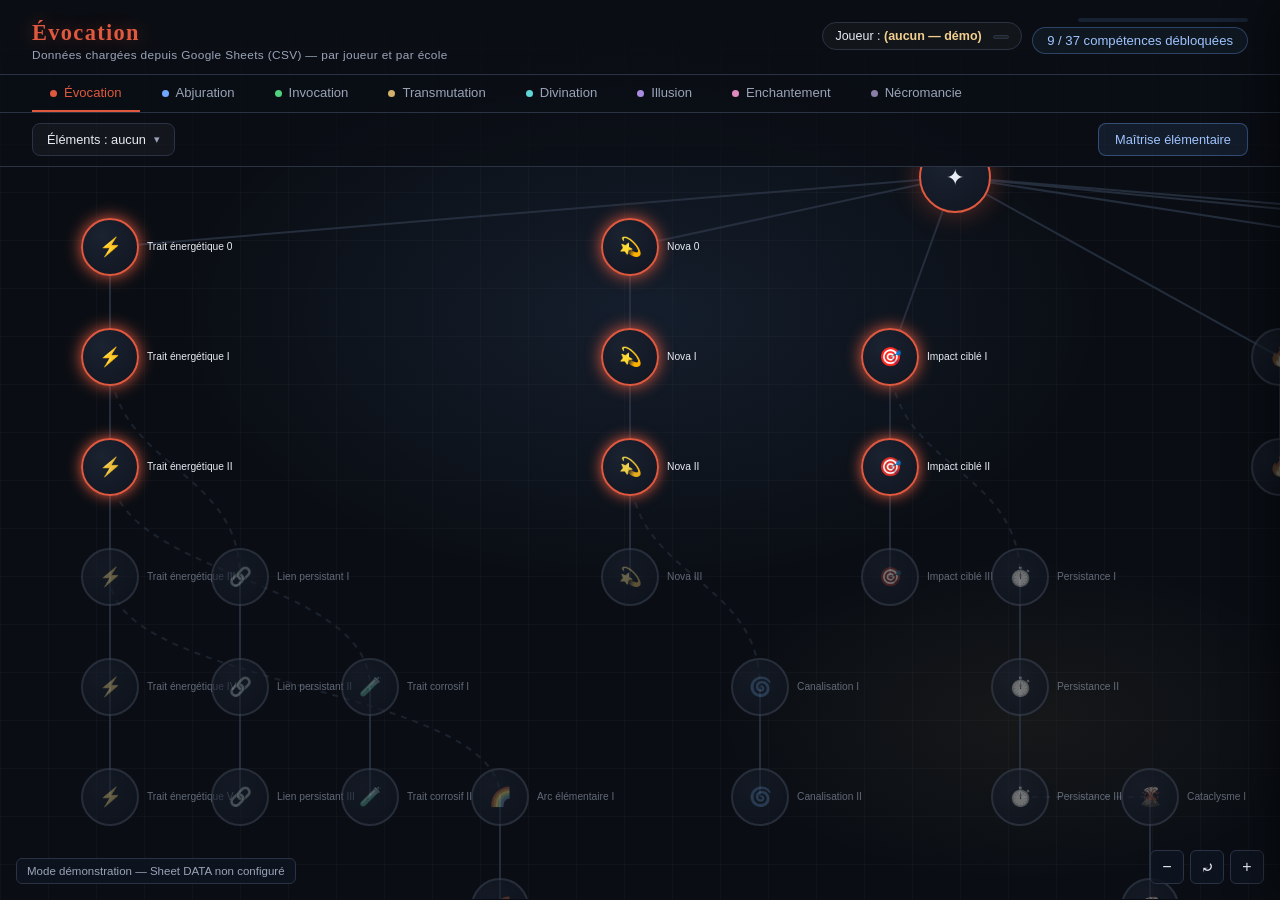
==== commit 3a0e48eb: "Add files via upload" ====
--- a/arbre-competences.html
+++ b/arbre-competences.html
@@ -103,16 +103,47 @@
     white-space:nowrap;
   }
   header .player-chip strong{ color:var(--gold-bright); font-weight:600; }
+  #player-class-badge{
+    display:inline-block; font-size:0.68rem; color:var(--text-1);
+    background:rgba(255,255,255,0.06); border:1px solid var(--line-dim);
+    border-radius:4px; padding:1px 7px; margin-left:8px; vertical-align:middle;
+  }
+  .points-block{ display:flex; flex-direction:column; gap:5px; align-items:flex-end; }
+  .points-bar-wrap{ width:170px; height:4px; background:rgba(111,168,255,0.12); border-radius:999px; overflow:hidden; }
+  .points-bar-fill{ height:100%; border-radius:999px; background:var(--arcane-glow); transition:width 0.4s ease, background 0.3s ease; width:0%; }
+  .points-bar-fill.almost-full{ background:#e0c46a; }
+  .points-bar-fill.full{ background:#e08a8a; }
   header .points{
     font-family:'Inter', sans-serif;
     font-size:0.82rem;
     color:var(--arcane-glow);
     border:1px solid rgba(111,168,255,0.3);
-    padding:6px 14px;
+    padding:5px 14px;
     border-radius:999px;
     background:rgba(111,168,255,0.06);
     white-space:nowrap;
   }
+  header .points.budget-warning{ color:#e0c46a; border-color:rgba(224,196,106,0.4); background:rgba(224,196,106,0.06); }
+  header .points.budget-full{ color:#e08a8a; border-color:rgba(224,138,138,0.4); background:rgba(224,138,138,0.06); }
+
+  .node.budget-locked{ opacity:0.4; filter:saturate(0.2); cursor:not-allowed; }
+  .node.budget-locked::after{
+    content:'🔒'; position:absolute; top:-8px; right:-8px;
+    font-size:0.7rem; background:var(--bg-0); border-radius:50%; padding:1px 3px; pointer-events:none;
+  }
+  .node.budget-locked:hover{ transform:translate(-50%,-50%) scale(1.0) !important; }
+
+  .mj-toast{
+    position:fixed; bottom:60px; left:50%; transform:translateX(-50%) translateY(20px);
+    background:rgba(15,21,32,0.96); border:1px solid var(--line-dim); color:var(--text-0);
+    font-family:'Inter',sans-serif; font-size:0.85rem; padding:10px 20px; border-radius:10px;
+    opacity:0; pointer-events:none; transition:opacity 0.2s ease, transform 0.2s ease; z-index:99;
+    box-shadow:0 4px 20px rgba(0,0,0,0.5);
+  }
+  .mj-toast.show{ opacity:1; transform:translateX(-50%) translateY(0); }
+  .mj-toast.success{ border-color:rgba(138,200,138,0.5); color:#a8d8a8; }
+  .mj-toast.error{ border-color:rgba(224,138,138,0.5); color:#e0b0b0; }
+  .mj-toast.warn{ border-color:rgba(212,175,106,0.5); color:#d4c08a; }
 
   /* School tabs */
   #school-tabs{
@@ -270,115 +301,91 @@
   #canvas-wrap.hidden{ display:none; }
 
   .mastery-empty{
-    color:var(--text-1); font-family:'Inter',sans-serif;
-    font-size:0.9rem; text-align:center; margin-top:60px;
-  }
+    color:var(--text-1);
+    font-family:'Inter', sans-serif;
+    font-size:0.9rem;
+    text-align:center;
+    margin-top:60px;
+  }
+
   .mastery-branch-select{
-    margin-bottom:16px; display:flex; align-items:center; gap:10px;
-  }
-  .mastery-branch-select label{ font-family:'Inter',sans-serif; font-size:0.78rem; color:var(--text-1); }
+    margin-bottom:22px;
+    display:flex;
+    align-items:center;
+    gap:10px;
+    flex-wrap:wrap;
+  }
+  .mastery-branch-select label{
+    font-family:'Inter', sans-serif;
+    font-size:0.78rem;
+    color:var(--text-1);
+  }
   .mastery-branch-select select{
-    font-family:'Inter',sans-serif; font-size:0.82rem; color:var(--text-0);
-    background:rgba(255,255,255,0.05); border:1px solid var(--line-dim);
-    border-radius:6px; padding:5px 10px;
+    font-family:'Inter', sans-serif;
+    font-size:0.82rem;
+    color:var(--text-0);
+    background:rgba(255,255,255,0.05);
+    border:1px solid var(--line-dim);
+    border-radius:6px;
+    padding:6px 10px;
   }
 
   /* ── Navigation des tiers (T0→T1→T2→T3) ── */
-  .mst-tier-nav{
-    display:flex; align-items:center; gap:0;
-    margin-bottom:24px; padding:16px 0;
-  }
+  .mst-tier-nav{ display:flex; align-items:center; margin-bottom:22px; padding:14px 0; }
   .mst-tier-nav-item{
     display:flex; flex-direction:column; align-items:center; gap:3px;
-    min-width:80px; padding:10px 14px; border-radius:10px;
-    border:1.5px solid var(--line-dim); cursor:pointer;
-    background:rgba(255,255,255,0.02); position:relative;
+    min-width:78px; padding:9px 13px; border-radius:10px;
+    border:1.5px solid var(--line-dim); cursor:pointer; position:relative;
+    background:rgba(255,255,255,0.02);
     transition:border-color 0.2s ease, box-shadow 0.2s ease, background 0.2s ease;
     user-select:none;
   }
   .mst-tier-nav-item:hover{ background:rgba(255,255,255,0.05); }
-  .mst-tier-nav-item.active{ background:rgba(255,255,255,0.04); }
-  .mst-tier-nav-label{
-    font-family:'Cinzel',serif; font-size:1rem; font-weight:700;
-    color:var(--text-1); transition:color 0.2s ease;
-  }
-  .mst-tier-nav-name{
-    font-family:'Inter',sans-serif; font-size:0.7rem;
-    color:var(--text-1); white-space:nowrap;
-  }
-  .mst-tier-chosen-dot{
-    position:absolute; top:-5px; right:-5px;
-    width:10px; height:10px; border-radius:50%;
-    border:2px solid var(--bg-0);
-  }
-  .mst-tier-connector{
-    flex:1; height:2px; opacity:0.5; min-width:20px;
-    transition:background 0.3s ease;
-  }
+  .mst-tier-nav-label{ font-family:'Cinzel',serif; font-size:1rem; font-weight:700; color:var(--text-1); transition:color 0.2s ease; }
+  .mst-tier-nav-name{ font-family:'Inter',sans-serif; font-size:0.68rem; color:var(--text-1); white-space:nowrap; }
+  .mst-tier-chosen-dot{ position:absolute; top:-5px; right:-5px; width:10px; height:10px; border-radius:50%; border:2px solid var(--bg-0); }
+  .mst-tier-connector{ flex:1; height:2px; opacity:0.5; min-width:16px; transition:background 0.3s ease; }
 
   /* ── Titre du tier actif ── */
-  .mst-tier-header{
-    display:flex; flex-direction:column; gap:5px; margin-bottom:14px;
-  }
-  .mst-tier-title{
-    font-family:'Cinzel','Spectral',Georgia,serif;
-    font-size:1rem; letter-spacing:0.06em; font-weight:600;
-  }
-  .mst-tier-intro{
-    font-family:'Inter',sans-serif; font-size:0.8rem;
-    color:var(--text-1); line-height:1.45;
-  }
+  .mst-tier-header{ display:flex; flex-direction:column; gap:5px; margin-bottom:12px; }
+  .mst-tier-title{ font-family:'Cinzel','Spectral',Georgia,serif; font-size:1rem; letter-spacing:0.06em; font-weight:600; }
+  .mst-tier-intro{ font-family:'Inter',sans-serif; font-size:0.8rem; color:var(--text-1); line-height:1.45; }
 
   /* ── Diagramme éclaté SVG ── */
-  .mst-diagram-wrap{
-    display:flex; justify-content:center;
-    margin-bottom:20px;
-  }
-  .mst-diagram-svg{
-    width:100%; max-width:600px; height:auto;
-    overflow:visible;
-  }
+  .mst-diagram-wrap{ display:flex; justify-content:center; margin-bottom:18px; }
+  .mst-diagram-svg{ width:100%; max-width:620px; height:auto; overflow:visible; }
   .mst-node-svg{ cursor:pointer; transition:opacity 0.15s ease; }
-  .mst-node-svg:hover circle{ opacity:0.85; }
-  .mst-no-effects{
-    font-family:'Inter',sans-serif; font-size:0.82rem;
-    color:var(--text-1); text-align:center; padding:20px;
-  }
+  .mst-node-svg:hover circle{ opacity:0.82; }
+  .mst-no-effects{ font-family:'Inter',sans-serif; font-size:0.82rem; color:var(--text-1); text-align:center; padding:20px; }
 
   /* ── Fiches d'effets ── */
-  .mst-effects-row{
-    display:flex; gap:12px; flex-wrap:wrap;
-  }
+  .mst-effects-row{ display:flex; gap:12px; flex-wrap:wrap; }
   .mst-effect-card{
-    flex:1 1 200px; min-width:180px;
-    background:rgba(255,255,255,0.02);
-    border:1.5px solid var(--line-dim);
-    border-radius:10px; padding:13px 15px;
-    cursor:pointer;
-    transition:border-color 0.15s ease, background 0.15s ease, box-shadow 0.15s ease;
+    flex:1 1 200px; min-width:180px; background:rgba(255,255,255,0.02);
+    border:1.5px solid var(--line-dim); border-radius:10px; padding:13px 15px;
+    cursor:pointer; transition:border-color 0.15s ease, background 0.15s ease;
   }
   .mst-effect-card:hover{ background:rgba(255,255,255,0.04); }
-  .mst-effect-card.chosen{ box-shadow:0 0 14px rgba(0,0,0,0.3); }
   .mst-effect-name{
-    font-family:'Inter',sans-serif; font-weight:700;
-    font-size:0.85rem; text-decoration:underline;
-    color:var(--text-0); margin-bottom:7px;
-    display:flex; align-items:center; gap:8px; flex-wrap:wrap;
-  }
-  .mst-chosen-badge{
-    font-size:0.62rem; font-weight:600; text-decoration:none;
-    padding:2px 7px; border-radius:999px; color:#0a0e14;
-    letter-spacing:0.04em;
-  }
-  .mst-effect-desc{
-    font-family:'Inter',sans-serif; font-size:0.78rem;
-    color:var(--text-0); line-height:1.5; opacity:0.9;
-  }
+    font-family:'Inter',sans-serif; font-weight:700; font-size:0.85rem;
+    color:var(--text-0); margin-bottom:7px; display:flex; align-items:center; gap:7px; flex-wrap:wrap;
+  }
+  .mst-effect-emoji{ font-size:1rem; }
+  .mst-effect-icon-img{
+    width:20px; height:20px; object-fit:contain;
+    border-radius:4px; vertical-align:middle;
+  }
+  .mst-effect-branche{
+    font-family:'Inter',sans-serif; font-size:0.68rem;
+    color:var(--arcane-glow); background:rgba(111,168,255,0.08);
+    border:1px solid rgba(111,168,255,0.25); border-radius:5px;
+    padding:2px 8px; margin-bottom:8px; display:inline-block;
+  }
+  .mst-chosen-badge{ font-size:0.62rem; font-weight:700; padding:1px 7px; border-radius:999px; color:#0a0e14; }
+  .mst-effect-desc{ font-family:'Inter',sans-serif; font-size:0.78rem; color:var(--text-0); line-height:1.5; opacity:0.9; }
   .mst-regle{
-    font-family:'Inter',sans-serif; font-size:0.74rem;
-    color:var(--text-1); font-style:italic;
-    text-align:center; margin-top:18px; padding-top:14px;
-    border-top:1px solid var(--line-dim);
+    font-family:'Inter',sans-serif; font-size:0.74rem; color:var(--text-1);
+    font-style:italic; text-align:center; margin-top:16px; padding-top:14px; border-top:1px solid var(--line-dim);
   }
 
   #canvas-wrap{
@@ -593,20 +600,21 @@
     font-weight:700;
     text-decoration:underline;
   }
-  #panel mark.color-element{ background:none; color:#d68ae0; font-style:italic; font-weight:600; }
-  #panel mark.color-feu{ background:none; color:#e0793f; font-style:italic; font-weight:600; }
-  #panel mark.color-glace{ background:none; color:#6fa8ff; font-style:italic; font-weight:600; }
-  #panel mark.color-froid{ background:none; color:#6fa8ff; font-style:italic; font-weight:600; }
-  #panel mark.color-foudre{ background:none; color:#e0d65f; font-style:italic; font-weight:600; }
-  #panel mark.color-ombre{ background:none; color:#a99bd1; font-style:italic; font-weight:600; }
-  #panel mark.color-lumiere{ background:none; color:#f3e6a8; font-style:italic; font-weight:600; }
-  #panel mark.color-necrotique{ background:none; color:#7ea85a; font-style:italic; font-weight:600; }
-  #panel mark.color-nature{ background:none; color:#5fd685; font-style:italic; font-weight:600; }
-  #panel mark.color-soin{ background:none; color:#4fd17e; font-style:italic; font-weight:600; }
-  #panel mark.color-poison{ background:none; color:#8fd14f; font-style:italic; font-weight:600; }
-  #panel mark.color-acide{ background:none; color:#8fd14f; font-style:italic; font-weight:600; }
-  #panel mark.color-special{ background:none; color:#e08ac0; font-weight:700; }
-  #panel mark.color-danger{ background:none; color:#e0593f; font-weight:700; }
+  mark.color-element{ background:none; color:#d68ae0; font-style:italic; font-weight:600; }
+  mark.color-feu{ background:none; color:#e0593f; font-style:italic; font-weight:600; }
+  mark.color-glace{ background:none; color:#6fa8ff; font-style:italic; font-weight:600; }
+  mark.color-froid{ background:none; color:#6fa8ff; font-style:italic; font-weight:600; }
+  mark.color-foudre{ background:none; color:#e0d65f; font-style:italic; font-weight:600; }
+  mark.color-ombre{ background:none; color:#a99bd1; font-style:italic; font-weight:600; }
+  mark.color-lumiere{ background:none; color:#f3e6a8; font-style:italic; font-weight:600; }
+  mark.color-necrotique{ background:none; color:#7ea85a; font-style:italic; font-weight:600; }
+  mark.color-nature{ background:none; color:#5fd685; font-style:italic; font-weight:600; }
+  mark.color-soin{ background:none; color:#4fd17e; font-style:italic; font-weight:600; }
+  mark.color-poison{ background:none; color:#8fd14f; font-style:italic; font-weight:600; }
+  mark.color-acide{ background:none; color:#8fd14f; font-style:italic; font-weight:600; }
+  mark.color-special{ background:none; color:#e08ac0; font-weight:700; }
+  mark.color-physique{ background:none; color:#7ab8d4; font-weight:600; }
+  mark.color-danger{ background:none; color:#e0593f; font-weight:700; }
   #panel .stat-row{
     display:flex; justify-content:space-between; padding:8px 0;
     border-bottom:1px solid rgba(255,255,255,0.06); font-size:0.85rem;
@@ -688,8 +696,14 @@
       <div class="subtitle">Données chargées depuis Google Sheets (CSV) — par joueur et par école</div>
     </div>
     <div class="right-block">
-      <div class="player-chip">Joueur : <strong id="player-name">—</strong></div>
-      <div class="points" id="points-display">— points disponibles</div>
+      <div class="player-chip">
+        Joueur : <strong id="player-name">—</strong>
+        <span id="player-class-badge"></span>
+      </div>
+      <div class="points-block">
+        <div class="points-bar-wrap"><div class="points-bar-fill" id="points-bar-fill"></div></div>
+        <div class="points" id="points-display">— points disponibles</div>
+      </div>
     </div>
   </header>
 
@@ -1069,27 +1083,27 @@
       { id:"feu_t0_primal",        nom:"Feu primal",             branches:"*",
         description:"**Maîtrise par défaut** : Vos dégâts infligent des dégâts de [feu](feu)." },
       { id:"feu_t0_eclats",        nom:"Éclats rougeoyants",     branches:"*",
-        description:"Vos dégâts sont divisés en deux sources [feu](feu) et **perçant**." },
+        description:"Vos dégâts sont divisés en deux sources [feu](feu) et [perçant](physique)." },
       { id:"feu_t0_magmatique",    nom:"Bloc magmatique",        branches:"*",
-        description:"Vos dégâts sont divisés en deux sources [feu](feu) et **contondant**." },
+        description:"Vos dégâts sont divisés en deux sources [feu](feu) et [contondant](physique)." },
       { id:"feu_t0_lame",          nom:"Lame pyroplastique",     branches:"*",
-        description:"Vos dégâts sont divisés en deux sources [feu](feu) et **tranchant**." },
+        description:"Vos dégâts sont divisés en deux sources [feu](feu) et [tranchant](physique)." },
       { id:"feu_t0_pyroplastique", nom:"Détonation pyroplastique", branches:"*",
         description:"Vos dégâts sont divisés en deux sources [feu](feu) et [force](special)." },
     ],
     // ── T1 — Brasier ──────────────────────────────────────────────────────
     [
       { id:"feu_t1_incineration",  nom:"Incinération",           branches:"lien_persistant,arc_elementaire",
-        description:"Vos sorts **[Lien persistant I]** et **[Arc élémentaire I]** déclenchent des explosions. Toute créature se trouvant dans la zone d'effet doit faire un jet de sauvegarde ou subir la moitié des dégâts du sort concerné." },
+        description:"Vos sorts **[Lien persistant I+]** et **[Arc élémentaire I+]** déclenchent des explosions **3 mètres** autour de la cible principale du sort. Toute créature se trouvant dans la zone d'effet doit faire un jet de sauvegarde ou subir la moitié des dégâts du sort concerné." },
       { id:"feu_t1_brulure",       nom:"Brûlure",                branches:"*",
-        description:"Vous appliquez des dégâts supplémentaires au prochain sort de feu que vous lancez sur la cible à **X×1d6** (X = Rank du sort) marqué par la brûlure.\n\n**OU [Brûlure amplifiée] — [Trait corrosif I]** : L'effet de brûlure change et vos charges de corrosions appliquent **2 dégâts** supplémentaires par tours." },
+        description:"Vous appliquez des dégâts supplémentaire au prochain sort de [feu](feu) que vous lancez sur la cible à **Xd6** (X = Rank du sort) marquée par la brûlure.\n\n**OU**\n\n**[Brûlure amplifiée] – [Trait corrosif I+]** : L'effet de brûlure change et vos charges de corrosions appliquent **2 dégâts** supplémentaires par tours." },
     ],
     // ── T2 — Inferno ──────────────────────────────────────────────────────
     [
       { id:"feu_t2_afflux",        nom:"Afflux de destruction",  branches:"eclats_energie",
         description:"**[Éclats d'énergie I+]** génère un projectile supplémentaire." },
       { id:"feu_t2_attiser",       nom:"Attiser la flamme",      branches:"*",
-        description:"**[Châtiment I+]** inflige une brûlure entretenue par votre **[Concentration]** qui inflige **1d8** dégâts de [feu](feu) par tours.\n\n**OU [Nova I+]** et **[Nova canalisée I+]** infligent **2 dégâts** supplémentaires à l'ennemi subissant le jet de dégâts par ennemis touchés ce tour." },
+        description:"**[Châtiment I+]** inflige un brulure entretenue par votre **[Concentration]** qui inflige **1d8** dégâts de [feu](feu) par tours.\n\n**OU**\n\n**[Nova I+]** et **[Nova canalisée I+]** infligent **2 dégâts** supplémentaires à l'ennemi subissant le jet de dégâts par ennemis touchés ce tour." },
     ],
     // ── T3 — Cataclysme ───────────────────────────────────────────────────
     [
@@ -1098,7 +1112,7 @@
       { id:"feu_t3_assecher",      nom:"Assécher",               branches:"intrusion_magique",
         description:"**[Intrusion magique I+]** impose le désavantage systématique aux jets de sauvegarde de la **Cible**." },
       { id:"feu_t3_scorie",        nom:"Scorie",                 branches:"*",
-        description:"Vos sorts **ignorent les résistances** au [feu](feu) de la Cible. Les immunités sont traitées comme des résistances." },
+        description:"Vos sorts **ignorent les résistances au [feu](feu)** de la Cible, les immunités sont traitées comme des résistances." },
     ],
   ],
   froid:       [[],[],[],[]],
@@ -1320,6 +1334,15 @@
 let currentSchool = null;     // active school key
 let zoomLevel = 1;
 
+// Profil joueur chargé depuis le Sheet joueur (lignes type="profil")
+let playerProfile = {
+  classe:       '',
+  niveau:       1,
+  points_total: 0,
+  points_max:   999,
+  tier_max:     999,
+};
+
 let selectedElements = new Set();   // element keys currently checked in the global menu
 let masteryChoices = {};            // `${element}_t${tier}` -> chosen effect id (per element per tier)
 let masteryViewOpen = false;        // whether the "Maîtrise élémentaire" view is showing
@@ -1373,8 +1396,12 @@
 function parseElementsCSV(rows){
   // Builds ELEMENT_THEMES, ELEMENT_CARDS, ELEMENT_MASTERY from the
   // "elements" sheet. Each row is one mastery effect.
-  // Columns: element_key | element_label | element_color | carte_titre |
-  //          carte_intro | tier | effet_id | effet_nom | branches | description
+  // Colonnes : element_key | element_label | element_color | carte_titre |
+  //            carte_intro | tier | tier_nom | effet_id | effet_nom |
+  //            branches | description | icone
+  //
+  // La colonne "icone" accepte : un emoji (🔥), une URL complète
+  // (https://.../feu.png) ou un chemin relatif dans le repo (icones/feu.png).
   const themes = {};
   const cards = {};
   const mastery = {};
@@ -1386,17 +1413,27 @@
       themes[key] = { label: r.element_label || key, color: r.element_color || '#9aa4b8' };
     }
     if(!cards[key]){
-      cards[key] = { titre: r.carte_titre || key, intro: r.carte_intro || '' };
+      cards[key] = {
+        titre: r.carte_titre || key,
+        intro: r.carte_intro || '',
+        tiers_noms: [],
+        regle: r.carte_regle || '',
+      };
     }
     if(!mastery[key]) mastery[key] = [[],[],[],[]];
     const tier = parseInt(r.tier, 10);
     if(isNaN(tier) || tier < 0 || tier > 3) return;
-    if(!r.effet_id) return; // header row or empty
+    // Nom du tier (Étincelle, Brasier...) — pris sur la 1re ligne de chaque tier
+    if(r.tier_nom && !cards[key].tiers_noms[tier]){
+      cards[key].tiers_noms[tier] = r.tier_nom;
+    }
+    if(!r.effet_id) return; // ligne d'en-tête ou vide
     mastery[key][tier].push({
       id: r.effet_id,
       nom: r.effet_nom || r.effet_id,
       branches: r.branches || '*',
       description: r.description || '',
+      icone: r.icone || '',   // emoji, URL ou chemin relatif
     });
   });
 
@@ -1441,75 +1478,86 @@
   let skillsLoaded = false;
   let elementsLoaded = false;
 
-  // --- Load competences (DATA sheet or player sheet) ---
-  const playerCsvUrl = PLAYER_SHEETS[playerName];
-  const competencesUrl = DATA_SHEETS.competences;
-  const skillsUrl = playerCsvUrl || competencesUrl;
-
-  if(skillsUrl){
+  // ─── 1. COMPÉTENCES depuis DATA_SHEETS (toujours la source de référence) ───
+  if(DATA_SHEETS.competences){
     try{
-      const rows = await fetchCSV(skillsUrl);
-      allSkills = rows;
-      skillsLoaded = true;
-    } catch(err){
-      console.warn('Compétences inaccessibles, repli sur démo :', err);
-    }
+      const rows = await fetchCSV(DATA_SHEETS.competences);
+      if(rows.length){ allSkills = rows; skillsLoaded = true; }
+    } catch(err){ console.warn('Compétences DATA inaccessibles :', err); }
   }
   if(!skillsLoaded){
     allSkills = DEMO_DATA;
-    statusEl.textContent = playerName
-      ? `Sheet de ${playerName} inaccessible — démonstration affichée`
-      : 'Mode démonstration — ajoute ?joueur=NomDuJoueur à l\'URL';
-  }
-
-  // --- Load elements from DATA sheet ---
+    statusEl.textContent = 'Mode démonstration — Sheet DATA non configuré';
+  }
+
+  // ─── 2. SHEET JOUEUR : profil + états (jamais les compétences) ─────────────
+  // Format 3 colonnes : type | id | valeur
+  //   type=profil : classe / niveau / points_total / points_max / tier_max
+  //   type=sort   : id du sort → unlocked/available/locked
+  const playerCsvUrl = PLAYER_SHEETS[playerName];
+  if(playerCsvUrl){
+    try{
+      const rows = await fetchCSV(playerCsvUrl);
+      const etatMap = {};
+      rows.forEach(r => {
+        const type = (r.type   || '').trim().toLowerCase();
+        const id   = (r.id     || '').trim();
+        const val  = (r.valeur || r.etat || r.value || '').trim();
+        if(!id) return;
+        if(type === 'profil'){
+          if(id === 'classe')            playerProfile.classe       = val;
+          else if(id === 'niveau')       playerProfile.niveau       = parseInt(val,10)||1;
+          else if(id === 'points_total') playerProfile.points_total = parseInt(val,10)||0;
+          else if(id === 'points_max')   playerProfile.points_max   = parseInt(val,10)||999;
+          else if(id === 'tier_max')     playerProfile.tier_max     = parseInt(val,10)||999;
+        } else {
+          // type=sort (ou ancien format 2 colonnes sans type)
+          if(val) etatMap[id] = val;
+        }
+      });
+      if(Object.keys(etatMap).length > 0){
+        allSkills = allSkills.map(s => {
+          const e = etatMap[s.id];
+          return e ? { ...s, etat: e } : s;
+        });
+      }
+      const badge = document.getElementById('player-class-badge');
+      if(badge && playerProfile.classe) badge.textContent = playerProfile.classe;
+    } catch(err){ console.warn('Sheet joueur inaccessible :', err); }
+  }
+
+  // ─── 3. ÉLÉMENTS depuis DATA_SHEETS ────────────────────────────────────────
   if(DATA_SHEETS.elements){
     try{
       const rows = await fetchCSV(DATA_SHEETS.elements);
       const parsed = parseElementsCSV(rows);
-      // Merge into live config objects (override hardcoded defaults)
       Object.assign(ELEMENT_THEMES, parsed.themes);
-      Object.assign(ELEMENT_CARDS, parsed.cards);
+      Object.assign(ELEMENT_CARDS,  parsed.cards);
       Object.assign(ELEMENT_MASTERY, parsed.mastery);
       elementsLoaded = true;
-    } catch(err){
-      console.warn('Éléments inaccessibles, données codées en dur utilisées :', err);
-    }
-  }
-
-  // --- Load combos from DATA sheet ---
+    } catch(err){ console.warn('Éléments inaccessibles :', err); }
+  }
+
+  // ─── 4. COMBOS depuis DATA_SHEETS ──────────────────────────────────────────
   if(DATA_SHEETS.combos){
     try{
       const rows = await fetchCSV(DATA_SHEETS.combos);
-      const parsed = parseCombosCSV(rows);
-      Object.assign(ELEMENT_COMBOS, parsed);
-    } catch(err){
-      console.warn('Combos inaccessibles, données codées en dur utilisées :', err);
-    }
-  }
-
-  // --- Load player mastery saves ---
-  if(playerCsvUrl){
-    // The player sheet may have a second tab for saves — but for now
-    // mastery saves live in the same tab; filter by a special marker column.
-    // If a dedicated save URL exists (PLAYER_SAVE_SHEETS), load from there.
-    const saveUrl = typeof PLAYER_SAVE_SHEETS !== 'undefined' && PLAYER_SAVE_SHEETS[playerName];
-    if(saveUrl){
-      try{
-        const rows = await fetchCSV(saveUrl);
-        const saved = parsePlayerSavesCSV(rows);
-        Object.assign(masteryChoices, saved);
-      } catch(err){
-        console.warn('Sauvegardes joueur inaccessibles :', err);
-      }
-    }
-  }
-
-  if(skillsLoaded && elementsLoaded){
-    statusEl.textContent = `Données chargées${playerName ? ' pour ' + playerName : ''} ✓`;
-  } else if(skillsLoaded){
-    statusEl.textContent = `Compétences chargées${playerName ? ' pour ' + playerName : ''} ✓ (éléments : mode démo)`;
-  }
+      Object.assign(ELEMENT_COMBOS, parseCombosCSV(rows));
+    } catch(err){ console.warn('Combos inaccessibles :', err); }
+  }
+
+  // ─── 5. SAUVEGARDES maîtrise élémentaire ───────────────────────────────────
+  const saveUrl = typeof PLAYER_SAVE_SHEETS !== 'undefined' && PLAYER_SAVE_SHEETS[playerName];
+  if(saveUrl){
+    try{
+      const rows = await fetchCSV(saveUrl);
+      Object.assign(masteryChoices, parsePlayerSavesCSV(rows));
+    } catch(err){ console.warn('Sauvegardes inaccessibles :', err); }
+  }
+
+  statusEl.textContent = skillsLoaded
+    ? `Données chargées${playerName ? ' pour ' + playerName : ''} ✓`
+    : statusEl.textContent;
 }
 
 function schoolTheme(key){
@@ -1694,12 +1742,12 @@
 }
 document.getElementById('mastery-toggle-btn').addEventListener('click', () => toggleMasteryView());
 
-/* État local de la vue maîtrise */
-let _masteryActiveTier = 0; // tier actuellement affiché dans le diagramme éclaté
+/* État local : tier actuellement affiché dans le diagramme éclaté */
+let _masteryActiveTier = 0;
 
 function renderMasteryView(){
   const container = document.getElementById('mastery-view');
-  const branches  = getBranchesForCurrentSchool();
+  const branches = getBranchesForCurrentSchool();
   if(!masteryBranchFilter || !branches.includes(masteryBranchFilter)){
     masteryBranchFilter = branches[0] || null;
   }
@@ -1711,35 +1759,20 @@
   }
 
   const { key: groupKey, theme, card, tiers } = group;
-  const tierNoms = card.tiers_noms || tiers.map((_,i) => `Tier ${i}`);
+  const tierNoms = card.tiers_noms || tiers.map((_,i)=>`Tier ${i}`);
   const color = theme.color;
-
-  // Clamp le tier actif
   if(_masteryActiveTier >= tiers.length) _masteryActiveTier = 0;
 
-  // ── Sélecteur de branche ────────────────────────────────────────────────
   let html = '';
-  if(branches.length){
-    html += `<div class="mastery-branch-select">
-      <label for="mastery-branch-picker">Branche :</label>
-      <select id="mastery-branch-picker">
-        ${branches.map(b=>`<option value="${b}" ${b===masteryBranchFilter?'selected':''}>${b.replace(/_/g,' ')}</option>`).join('')}
-      </select>
-    </div>`;
-  }
-
-  // ── Navigation des tiers (ligne horizontale T0→T1→T2→T3) ───────────────
+
+  // Navigation des tiers T0→T1→T2→T3
   html += `<div class="mst-tier-nav">`;
-  tiers.forEach((_,ti) => {
+  tiers.forEach((_,ti)=>{
     const active = ti === _masteryActiveTier;
-    const ckey   = `${groupKey}_t${ti}`;
-    const chosen = masteryChoices[ckey];
-    const relevant = tiers[ti].filter(ef => effectAppliesToBranch(ef, masteryBranchFilter));
-    const hasChoice = !!chosen && relevant.some(ef => ef.id === chosen);
-    html += `<div class="mst-tier-nav-item ${active?'active':''} ${hasChoice?'has-choice':''}"
-      data-tier="${ti}"
-      style="${active?`border-color:${color};box-shadow:0 0 12px ${color}55`:''}
-             ${hasChoice&&!active?`border-color:${color}88`:''}">
+    const ckey = `${groupKey}_t${ti}`;
+    const hasChoice = !!masteryChoices[ckey] && tiers[ti].some(ef=>ef.id===masteryChoices[ckey]);
+    html += `<div class="mst-tier-nav-item ${active?'active':''}" data-tier="${ti}"
+      style="${active?`border-color:${color};box-shadow:0 0 12px ${color}55`:hasChoice?`border-color:${color}88`:''}">
       <span class="mst-tier-nav-label" style="${active?`color:${color}`:hasChoice?`color:${color}99`:''}">T${ti}</span>
       <span class="mst-tier-nav-name">${tierNoms[ti]}</span>
       ${hasChoice?`<span class="mst-tier-chosen-dot" style="background:${color}"></span>`:''}
@@ -1750,107 +1783,117 @@
   });
   html += `</div>`;
 
-  // ── Titre du tier actif ──────────────────────────────────────────────────
-  const activeTierEffects = tiers[_masteryActiveTier].filter(ef => effectAppliesToBranch(ef, masteryBranchFilter));
-  const activeCkey = `${groupKey}_t${_masteryActiveTier}`;
-  const activeChosen = masteryChoices[activeCkey];
-
+  // Titre du tier actif
   html += `<div class="mst-tier-header">
     <span class="mst-tier-title" style="color:${color}">${card.titre} — T${_masteryActiveTier} · ${tierNoms[_masteryActiveTier]}</span>
     <span class="mst-tier-intro">${parseRichText(card.intro)}</span>
   </div>`;
 
-  // ── Diagramme éclaté style D4 ────────────────────────────────────────────
-  // Construit en SVG : nœud central + nœuds d'effets disposés en étoile
-  const SVG_W = 600, SVG_H = 320;
-  const CX = SVG_W / 2, CY = SVG_H / 2;
-  const RADIUS = 115; // distance centre→nœuds effets
-  const NODE_R  = 30; // rayon des nœuds effets
-  const CENTER_R = 40;
-
-  const n = activeTierEffects.length;
-  // Angles répartis : si un seul effet, à droite; sinon étalés en éventail
-  function getAngle(i, total){
-    if(total === 1) return -Math.PI / 2; // haut
-    const span = total <= 3 ? Math.PI : 2 * Math.PI * (total-1)/total;
+  // Tous les effets du tier sont affichés (plus de filtrage par branche).
+  const activeEffects = tiers[_masteryActiveTier];
+  const activeCkey = `${groupKey}_t${_masteryActiveTier}`;
+  const activeChosen = masteryChoices[activeCkey];
+
+  // Étiquette de branche pour un effet restreint (vide si "*")
+  function brancheLabel(ef){
+    if(!ef.branches || ef.branches === '*') return '';
+    return ef.branches.split(',').map(b => b.trim().replace(/_/g,' ')).join(', ');
+  }
+
+  // Diagramme éclaté style D4
+  const SVG_W=620, SVG_H=340, CX=SVG_W/2, CY=SVG_H/2;
+  const RADIUS=120, NODE_R=26, CENTER_R=42;
+  const n = activeEffects.length;
+
+  function getAngle(i,total){
+    if(total===1) return -Math.PI/2;
+    const span = total<=4 ? Math.PI*1.1 : 2*Math.PI*(total-1)/total;
     const start = -Math.PI/2 - span/2;
-    return start + (span/(total-1||1)) * i;
-  }
-
-  let svgNodes = [];
-  activeTierEffects.forEach((ef, i) => {
-    const angle = getAngle(i, n);
-    const nx = CX + RADIUS * Math.cos(angle);
-    const ny = CY + RADIUS * Math.sin(angle);
-    const isChosen = activeChosen === ef.id;
-    svgNodes.push({ ef, nx, ny, isChosen, angle });
-  });
-
-  html += `<div class="mst-diagram-wrap">
-    <svg class="mst-diagram-svg" viewBox="0 0 ${SVG_W} ${SVG_H}" xmlns="http://www.w3.org/2000/svg">
-      <defs>
-        <filter id="glow-${groupKey}">
-          <feGaussianBlur stdDeviation="3" result="blur"/>
-          <feMerge><feMergeNode in="blur"/><feMergeNode in="SourceGraphic"/></feMerge>
-        </filter>
-      </defs>`;
-
-  // Lignes centre→nœuds
-  svgNodes.forEach(({nx, ny, isChosen}) => {
-    const lc = isChosen ? color : '#2a3344';
-    const op = isChosen ? '0.9' : '0.45';
-    const dashed = !isChosen ? 'stroke-dasharray="5 4"' : '';
+    return start + (span/(total-1||1))*i;
+  }
+
+  // Fallback emoji si le Sheet ne fournit pas d'icône (colonne "icone" vide)
+  const EFFECT_EMOJI_FALLBACK = {
+    feu_t0_primal:'🔥', feu_t0_eclats:'🎇', feu_t0_magmatique:'🪨', feu_t0_lame:'⚔️', feu_t0_pyroplastique:'💥',
+    feu_t1_incineration:'☄️', feu_t1_brulure:'🔥',
+    feu_t2_afflux:'✨', feu_t2_attiser:'🌋',
+    feu_t3_conflagration:'🎲', feu_t3_assecher:'🌵', feu_t3_scorie:'⛓️',
+  };
+  // Retourne l'icône à utiliser pour un effet : priorité au Sheet (ef.icone),
+  // sinon fallback emoji, sinon "❓".
+  function effectIcon(ef){
+    return ef.icone || EFFECT_EMOJI_FALLBACK[ef.id] || '❓';
+  }
+  // Une icône est une image si c'est une URL ou un chemin avec extension image.
+  function iconIsImage(ic){
+    if(!ic) return false;
+    if(ic.startsWith('http://') || ic.startsWith('https://')) return true;
+    return /\.(png|jpg|jpeg|gif|webp|svg)$/i.test(ic);
+  }
+
+  const nodes = activeEffects.map((ef,i)=>{
+    const a=getAngle(i,n);
+    return { ef, nx:CX+RADIUS*Math.cos(a), ny:CY+RADIUS*Math.sin(a), a, isChosen:activeChosen===ef.id };
+  });
+
+  html += `<div class="mst-diagram-wrap"><svg class="mst-diagram-svg" viewBox="0 0 ${SVG_W} ${SVG_H}" xmlns="http://www.w3.org/2000/svg">
+    <defs><filter id="glow-${groupKey}"><feGaussianBlur stdDeviation="3.5" result="b"/><feMerge><feMergeNode in="b"/><feMergeNode in="SourceGraphic"/></feMerge></filter></defs>`;
+
+  // Lignes centre→effets
+  nodes.forEach(({nx,ny,isChosen})=>{
     html += `<line x1="${CX}" y1="${CY}" x2="${nx}" y2="${ny}"
-      stroke="${lc}" stroke-width="${isChosen?2.5:1.5}" opacity="${op}" ${dashed}/>`;
-  });
-
-  // Nœud central (tier)
-  html += `<circle cx="${CX}" cy="${CY}" r="${CENTER_R}"
-    fill="#0f1520" stroke="${color}" stroke-width="2.5"
-    filter="url(#glow-${groupKey})"/>
-  <text x="${CX}" y="${CY-8}" text-anchor="middle" fill="${color}"
-    font-family="Cinzel,serif" font-size="14" font-weight="bold">T${_masteryActiveTier}</text>
-  <text x="${CX}" y="${CY+10}" text-anchor="middle" fill="${color}99"
-    font-family="Inter,sans-serif" font-size="9">${tierNoms[_masteryActiveTier]}</text>`;
-
-  // Nœuds d'effets
-  svgNodes.forEach(({ef, nx, ny, isChosen}) => {
-    const fc  = isChosen ? color+'33' : '#1b2230';
-    const sc  = isChosen ? color : '#3a4253';
-    const tc  = isChosen ? color : '#9aa4b8';
-    const sw  = isChosen ? 2.5 : 1.5;
-    const filt= isChosen ? `filter="url(#glow-${groupKey})"` : '';
-    // Tronquer le nom à 12 chars pour le SVG
-    const shortName = ef.nom.length > 12 ? ef.nom.slice(0,11)+'…' : ef.nom;
-    html += `<g class="mst-node-svg" data-eid="${ef.id}" data-ckey="${activeCkey}" style="cursor:pointer">
-      <circle cx="${nx}" cy="${ny}" r="${NODE_R}"
-        fill="${fc}" stroke="${sc}" stroke-width="${sw}" ${filt}/>
-      <text x="${nx}" y="${ny+4}" text-anchor="middle" fill="${tc}"
-        font-family="Inter,sans-serif" font-size="8.5" font-weight="${isChosen?'700':'400'}">
-        ${shortName.split(' ').map((w,wi) =>
-          `<tspan x="${nx}" dy="${wi===0?-4:11}">${w}</tspan>`
-        ).join('')}
-      </text>
+      stroke="${isChosen?color:'#2a3344'}" stroke-width="${isChosen?2.5:1.5}"
+      opacity="${isChosen?0.9:0.4}" ${isChosen?'':'stroke-dasharray="5 4"'}/>`;
+  });
+
+  // Nœud central
+  html += `<circle cx="${CX}" cy="${CY}" r="${CENTER_R}" fill="#0f1520" stroke="${color}" stroke-width="2.5" filter="url(#glow-${groupKey})"/>
+    <text x="${CX}" y="${CY-6}" text-anchor="middle" fill="${color}" font-family="Cinzel,serif" font-size="15" font-weight="bold">T${_masteryActiveTier}</text>
+    <text x="${CX}" y="${CY+11}" text-anchor="middle" fill="${color}aa" font-family="Inter,sans-serif" font-size="8.5">${tierNoms[_masteryActiveTier]}</text>`;
+
+  // Nœuds d'effets : cercle avec icône (image ou emoji) au centre, NOM en dehors
+  nodes.forEach(({ef,nx,ny,a,isChosen})=>{
+    const ic = effectIcon(ef);
+    const fc = isChosen ? color+'2e' : '#1b2230';
+    const sc = isChosen ? color : '#3a4253';
+    const labelDist = NODE_R + 16;
+    const lx = nx + Math.cos(a)*labelDist;
+    const ly = ny + Math.sin(a)*labelDist;
+    const anchor = Math.abs(Math.cos(a)) < 0.35 ? 'middle' : (Math.cos(a) > 0 ? 'start' : 'end');
+    const tc = isChosen ? color : '#c4ccd8';
+    // Contenu central : image SVG ou texte emoji
+    const iconMarkup = iconIsImage(ic)
+      ? `<image href="${ic.replace(/"/g,'&quot;')}" x="${nx-16}" y="${ny-16}" width="32" height="32" preserveAspectRatio="xMidYMid meet"/>`
+      : `<text x="${nx}" y="${ny+6}" text-anchor="middle" font-size="18">${ic}</text>`;
+    html += `<g class="mst-node-svg" data-eid="${ef.id}" data-ckey="${activeCkey}">
+      <circle cx="${nx}" cy="${ny}" r="${NODE_R}" fill="${fc}" stroke="${sc}" stroke-width="${isChosen?2.5:1.5}" ${isChosen?`filter="url(#glow-${groupKey})"`:''}/>
+      ${iconMarkup}
+      <text x="${lx}" y="${ly+3}" text-anchor="${anchor}" fill="${tc}" font-family="Inter,sans-serif" font-size="10" font-weight="${isChosen?'700':'500'}">${ef.nom}</text>
     </g>`;
   });
 
   html += `</svg></div>`;
 
-  // ── Fiches détail des effets (sous le diagramme) ─────────────────────────
-  if(!activeTierEffects.length){
+  // Fiches détail
+  if(!activeEffects.length){
     html += `<div class="mst-no-effects">Aucun effet disponible pour cette branche à T${_masteryActiveTier}.</div>`;
   } else {
     html += `<div class="mst-effects-row">`;
-    activeTierEffects.forEach(ef => {
-      const isChosen = activeChosen === ef.id;
-      html += `<div class="mst-effect-card ${isChosen?'chosen':''}"
-        data-eid="${ef.id}" data-ckey="${activeCkey}"
+    activeEffects.forEach(ef=>{
+      const isChosen = activeChosen===ef.id;
+      const ic = effectIcon(ef);
+      const iconMarkup = iconIsImage(ic)
+        ? `<img class="mst-effect-icon-img" src="${ic.replace(/"/g,'&quot;')}" alt="">`
+        : `<span class="mst-effect-emoji">${ic}</span>`;
+      const blabel = brancheLabel(ef);
+      html += `<div class="mst-effect-card ${isChosen?'chosen':''}" data-eid="${ef.id}" data-ckey="${activeCkey}"
         style="${isChosen?`border-color:${color};background:color-mix(in srgb,${color} 8%,transparent)`:''}">
         <div class="mst-effect-name" style="${isChosen?`color:${color}`:''}">
-          ${ef.nom}
-          ${isChosen?`<span class="mst-chosen-badge" style="background:${color}">Sélectionné</span>`:''}
+          ${iconMarkup}${ef.nom}
+          ${isChosen?`<span class="mst-chosen-badge" style="background:${color}">✓</span>`:''}
         </div>
-        <div class="mst-effect-desc">${parseRichText(ef.description.replace(/\n/g,'<br>'))}</div>
+        ${blabel?`<div class="mst-effect-branche">🔗 ${blabel}</div>`:''}
+        <div class="mst-effect-desc">${parseRichText(ef.description)}</div>
       </div>`;
     });
     html += `</div>`;
@@ -1862,25 +1905,16 @@
 
   container.innerHTML = html;
 
-  // ── Événements ────────────────────────────────────────────────────────────
-  const picker = document.getElementById('mastery-branch-picker');
-  if(picker) picker.addEventListener('change', e => { masteryBranchFilter = e.target.value; renderMasteryView(); });
-
-  container.querySelectorAll('.mst-tier-nav-item').forEach(el => {
-    el.addEventListener('click', () => {
-      _masteryActiveTier = parseInt(el.getAttribute('data-tier'));
+  container.querySelectorAll('.mst-tier-nav-item').forEach(el=>{
+    el.addEventListener('click', ()=>{ _masteryActiveTier=parseInt(el.getAttribute('data-tier')); renderMasteryView(); });
+  });
+
+  container.querySelectorAll('[data-eid][data-ckey]').forEach(el=>{
+    el.addEventListener('click', ()=>{
+      const eid=el.getAttribute('data-eid'), ckey=el.getAttribute('data-ckey');
+      masteryChoices[ckey] = (masteryChoices[ckey]===eid) ? null : eid;
       renderMasteryView();
-    });
-  });
-
-  // Clic sur nœud SVG ou carte d'effet → sélectionner/désélectionner
-  container.querySelectorAll('[data-eid][data-ckey]').forEach(el => {
-    el.addEventListener('click', () => {
-      const eid  = el.getAttribute('data-eid');
-      const ckey = el.getAttribute('data-ckey');
-      masteryChoices[ckey] = (masteryChoices[ckey] === eid) ? null : eid;
-      renderMasteryView();
-      if(typeof savePlayerChoices === 'function') savePlayerChoices();
+      if(typeof savePlayerChoices==='function') savePlayerChoices();
     });
   });
 }
@@ -2147,7 +2181,10 @@
     const pos = positions[s.id];
     if(!pos) return;
     const div = document.createElement('div');
-    div.className = 'node ' + (s.etat || 'locked');
+    const budgetLocked = isBudgetLocked(s);
+    const tierMax = playerProfile.tier_max !== undefined ? playerProfile.tier_max : 999;
+    const tierBlocked = s.etat === 'available' && s.niveau > tierMax;
+    div.className = 'node ' + (s.etat || 'locked') + ((budgetLocked||tierBlocked) ? ' budget-locked' : '');
     div.style.left = pos.x + 'px';
     div.style.top = pos.y + 'px';
     div.style.transform = 'translate(-50%, -50%)';
@@ -2156,7 +2193,8 @@
       <span class="icon">${renderIcon(s.icone)}</span>
       <span class="node-label">${(s.nom||s.id)}</span>
     `;
-    div.addEventListener('click', () => openPanel(s));
+    div.addEventListener('click', (e) => { e.stopPropagation(); openPanel(s); });
+    div.addEventListener('dblclick', (e) => { e.stopPropagation(); mjUnlock(s); });
     canvas.appendChild(div);
   });
 
@@ -2193,10 +2231,101 @@
   return icone;
 }
 
+function getPointsDepenses(skills){
+  return (skills || currentSkills())
+    .filter(s => s.etat === 'unlocked' && (s.cout || 0) > 0)
+    .reduce((sum, s) => sum + (s.cout || 0), 0);
+}
+function getPointsRestants(){
+  return playerProfile.points_total - getPointsDepenses(currentSkills());
+}
+function isBudgetLocked(skill){
+  if(skill.etat !== 'available') return false;
+  if(playerProfile.points_total === 0 && playerProfile.points_max === 999) return false;
+  return getPointsRestants() < (skill.cout || 0);
+}
+
 function updatePointsDisplay(skills){
-  const unlocked = skills.filter(s => s.etat === 'unlocked').length;
-  const total = skills.length;
-  document.getElementById('points-display').textContent = `${unlocked} / ${total} compétences débloquées`;
+  const depenses = getPointsDepenses(skills);
+  const total = playerProfile.points_total;
+  const max = playerProfile.points_max;
+  const restants = total - depenses;
+  const pct = total > 0 ? Math.min(100, Math.round(depenses / total * 100)) : 0;
+  const display = document.getElementById('points-display');
+  const bar = document.getElementById('points-bar-fill');
+
+  if(total === 0 && max === 999){
+    const unlocked = skills.filter(s => s.etat === 'unlocked').length;
+    display.textContent = `${unlocked} / ${skills.length} compétences débloquées`;
+    display.className = 'points';
+    if(bar) bar.style.width = '0%';
+    return;
+  }
+  display.textContent = `${depenses} / ${total} pts · reste ${restants} (max ${max})`;
+  display.className = 'points' + (restants <= 0 ? ' budget-full' : restants <= 2 ? ' budget-warning' : '');
+  if(bar){
+    bar.style.width = pct + '%';
+    bar.className = 'points-bar-fill' + (pct >= 100 ? ' full' : pct >= 80 ? ' almost-full' : '');
+  }
+}
+
+/* ── Déblocage MJ (double-clic sur un nœud available) ── */
+function mjUnlock(skill){
+  if(skill.etat !== 'available'){
+    showToast(skill.etat === 'unlocked' ? 'Déjà débloqué.' : 'Pas encore accessible.', 'warn');
+    return;
+  }
+  const tierMax = playerProfile.tier_max !== undefined ? playerProfile.tier_max : 999;
+  if(skill.niveau > tierMax){
+    showToast(`Tier ${skill.niveau} dépasse le maximum (T${tierMax}) pour cette classe.`, 'error');
+    return;
+  }
+  const cout = skill.cout || 0;
+  if(cout > 0 && getPointsRestants() < cout){
+    showToast(`Points insuffisants : ${getPointsRestants()} restants, ${cout} nécessaires.`, 'error');
+    return;
+  }
+  allSkills = allSkills.map(s => s.id === skill.id ? { ...s, etat: 'unlocked' } : s);
+  allSkills = allSkills.map(s => {
+    if(s.etat !== 'locked') return s;
+    if(s.branche === skill.branche && s.niveau === skill.niveau + 1) return { ...s, etat: 'available' };
+    if(s.parent_id === skill.id) return { ...s, etat: 'available' };
+    return s;
+  });
+  renderTree();
+  showToast(`✓ ${skill.nom} débloqué (${cout} pt${cout!==1?'s':''})`, 'success');
+  saveMjChanges();
+}
+
+function showToast(msg, type){
+  let t = document.getElementById('mj-toast');
+  if(!t){ t = document.createElement('div'); t.id = 'mj-toast'; document.body.appendChild(t); }
+  t.textContent = msg;
+  t.className = 'mj-toast show ' + (type || '');
+  clearTimeout(showToast._timer);
+  showToast._timer = setTimeout(() => t.classList.remove('show'), 3000);
+}
+
+async function saveMjChanges(){
+  const playerName = getPlayerFromURL();
+  if(!playerName || typeof APPS_SCRIPT_URL === 'undefined' || !APPS_SCRIPT_URL) return;
+  const statusEl = document.getElementById('source-status');
+  statusEl.textContent = 'Sauvegarde MJ…';
+  try{
+    const sortsData = {};
+    allSkills.forEach(s => { sortsData[s.id] = s.etat; });
+    const res = await fetch(APPS_SCRIPT_URL, {
+      method: 'POST',
+      headers: { 'Content-Type': 'application/json' },
+      body: JSON.stringify({
+        joueur: playerName, section: 'sort', data: sortsData,
+        secret: typeof SECRET_KEY !== 'undefined' ? SECRET_KEY : '',
+      }),
+      redirect: 'follow',
+    });
+    const json = await res.json();
+    statusEl.textContent = json.ok ? 'Sauvegardé ✓' : 'Erreur : ' + json.error;
+  } catch(err){ statusEl.textContent = 'Sauvegarde échouée'; console.warn(err); }
 }
 
 function statusLabel(etat){
@@ -2235,6 +2364,8 @@
   });
   // **gras**
   safe = safe.replace(/\*\*([^*]+)\*\*/g, '<strong>$1</strong>');
+  // sauts de ligne : \n -> <br> (fait après l'échappement pour ne pas être neutralisé)
+  safe = safe.replace(/\n/g, '<br>');
   return safe;
 }
 
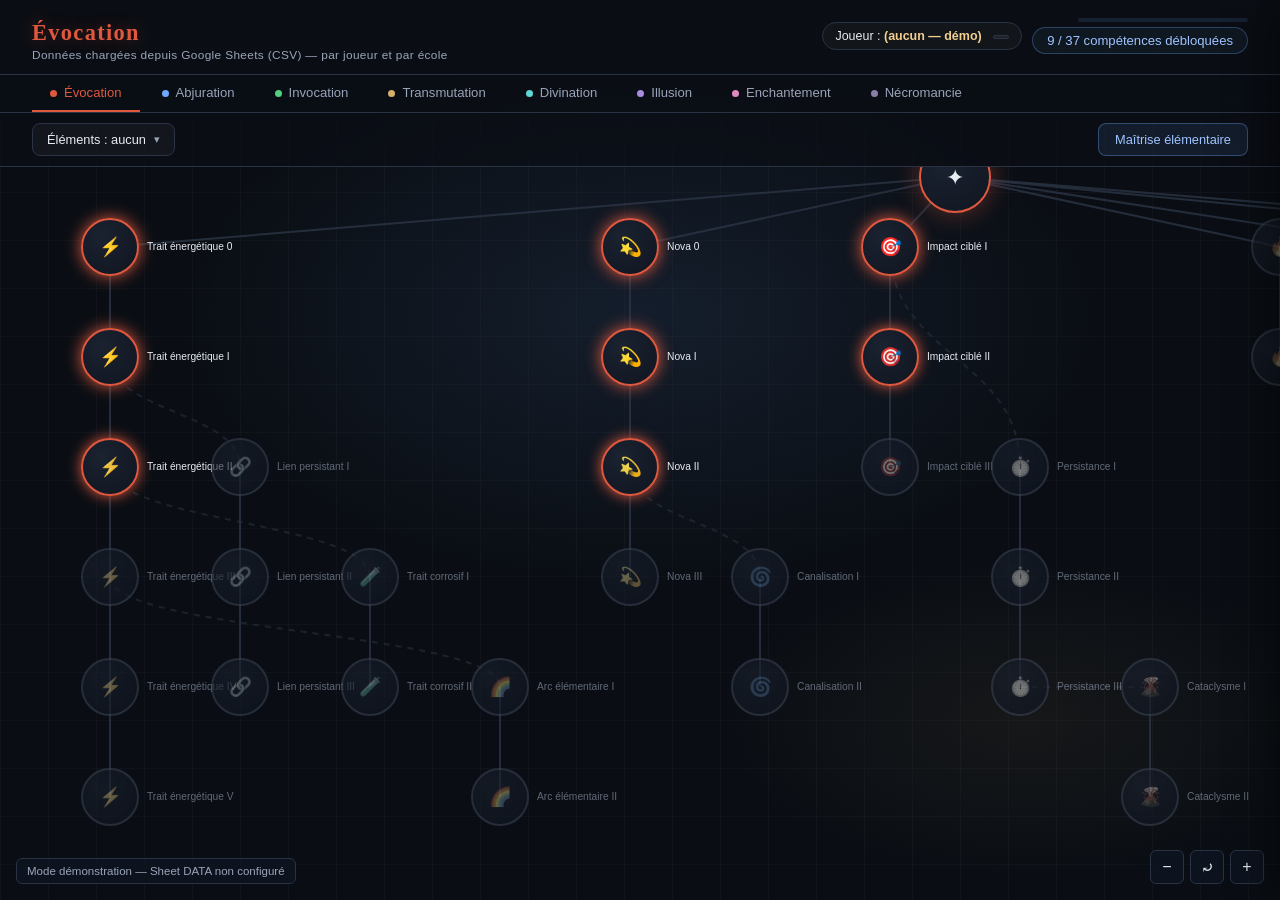
==== commit da080a85: "Add files via upload" ====
--- a/arbre-competences.html
+++ b/arbre-competences.html
@@ -1374,14 +1374,30 @@
   if(field.length || row.length){ row.push(field); rows.push(row); }
   if(!rows.length) return [];
   const headers = rows[0].map(h => h.trim().toLowerCase());
+
+  // Alias de colonnes : le Sheet DATA Système utilise des noms différents
+  // du format interne attendu par le code.
+  const COLUMN_ALIASES = {
+    'tier':          'niveau',     // Sheet: tier → interne: niveau
+    'cout_points':   'cout',       // Sheet: cout_points → interne: cout
+    'etat_defaut':   'etat',       // Sheet: etat_defaut → interne: etat
+    'accessible':    '_accessible', // pas utilisé directement, mais préservé
+  };
+
   return rows.slice(1).filter(r => r.some(c => c.trim() !== '')).map(r => {
     const obj = {};
-    headers.forEach((h, idx) => obj[h] = (r[idx] ?? '').trim());
+    headers.forEach((h, idx) => {
+      const key = COLUMN_ALIASES[h] || h;
+      // Ne pas écraser une valeur déjà remplie (ex: si "niveau" ET "tier" existent tous les deux)
+      if(!obj[key]) obj[key] = (r[idx] ?? '').trim();
+    });
     obj.niveau = parseInt(obj.niveau, 10) || 0;
-    obj.cout = parseInt(obj.cout, 10) || 0;
+    obj.cout   = parseInt(obj.cout, 10) || 0;
     if(!obj.ecole) obj.ecole = 'default';
+    // Filtrer les lignes qui sont des sections vides (première colonne = texte en majuscules type "TRAIT ÉNERGÉTIQUE")
+    if(!obj.id && obj.branche && obj.branche === obj.branche.toUpperCase()) return null;
     return obj;
-  });
+  }).filter(obj => obj !== null);
 }
 
 async function fetchCSV(url){
@@ -2071,12 +2087,16 @@
   Object.keys(byBranche).forEach(key => computeStartTier(key));
 
   // place nodes: X = column (branch index), Y = tier (niveau + branch start tier)
+  // Le niveau interne d'un fork commence souvent à 1 (pas 0), donc on normalise
+  // en soustrayant le niveau minimum de la branche pour que le premier nœud
+  // se place pile à startTier.
   Object.keys(byBranche).forEach(brancheKey => {
     const col = brancheCol[brancheKey];
     const startTier = brancheStartTier[brancheKey];
     const list = byBranche[brancheKey];
+    const minNiveau = Math.min(...list.map(s => s.niveau));
     list.forEach(s => {
-      const tier = startTier + s.niveau;
+      const tier = startTier + (s.niveau - minNiveau);
       const x = LEFT_PADDING + col * BRANCH_GAP;
       const y = TOP_PADDING + tier * TIER_GAP;
       positions[s.id] = { x, y, brancheKey, col, tier };
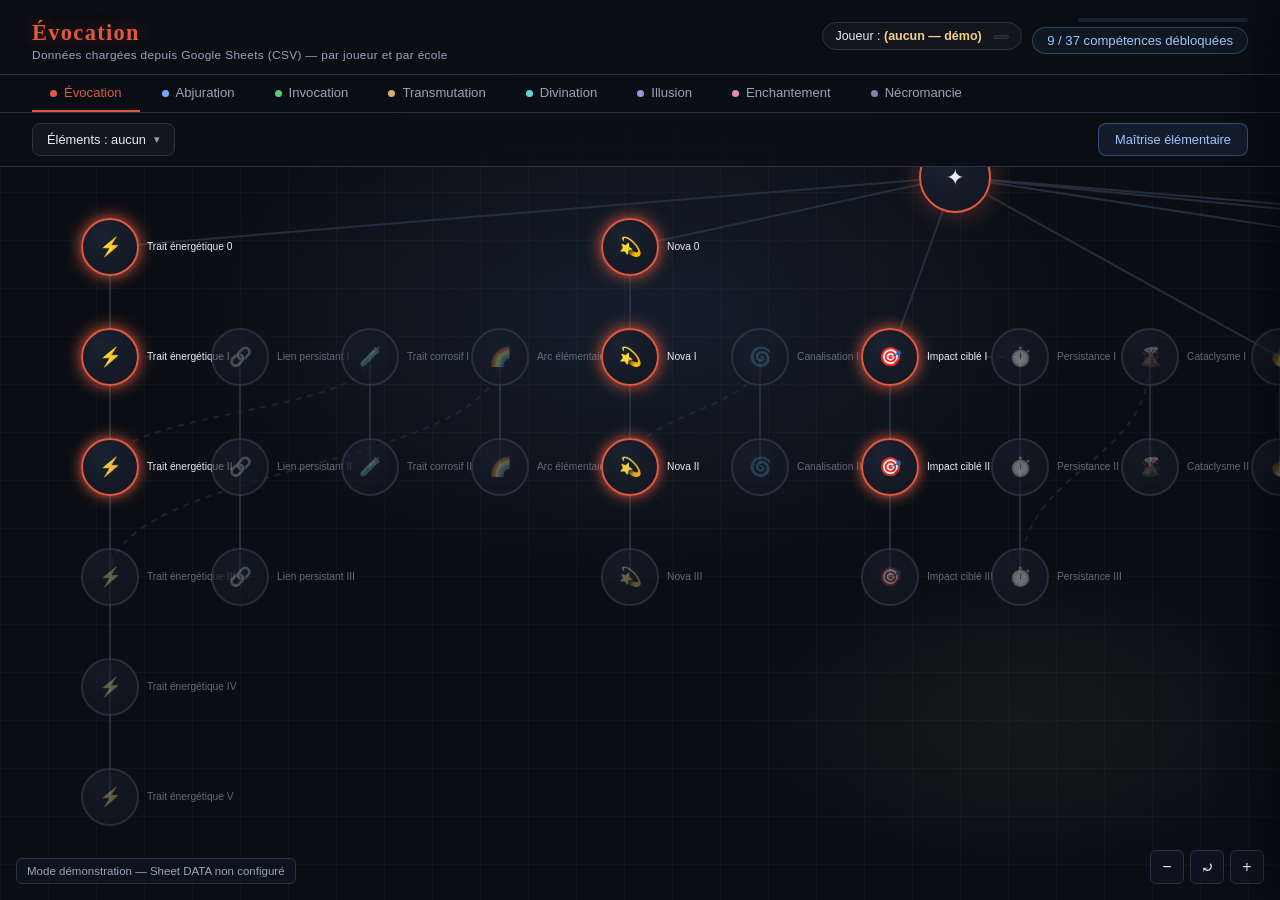
==== commit 3c2eb504: "Add files via upload" ====
--- a/arbre-competences.html
+++ b/arbre-competences.html
@@ -2086,17 +2086,20 @@
   }
   Object.keys(byBranche).forEach(key => computeStartTier(key));
 
-  // place nodes: X = column (branch index), Y = tier (niveau + branch start tier)
-  // Le niveau interne d'un fork commence souvent à 1 (pas 0), donc on normalise
-  // en soustrayant le niveau minimum de la branche pour que le premier nœud
-  // se place pile à startTier.
+  // Extraire le tier absolu depuis le suffixe numérique de l'ID.
+  // Ex: evo_te_0 → 0, evo_lp_1 → 1, evo_lp_2 → 2, evo_tc_5 → 5
+  // Cela découple le tier affiché de la colonne "niveau/tier" du Sheet.
+  function tierFromId(id){
+    const match = (id || '').match(/(\d+)$/);
+    return match ? parseInt(match[1], 10) : 0;
+  }
+
+  // place nodes: X = column (branch index), Y = tier extrait de l'ID
   Object.keys(byBranche).forEach(brancheKey => {
     const col = brancheCol[brancheKey];
-    const startTier = brancheStartTier[brancheKey];
     const list = byBranche[brancheKey];
-    const minNiveau = Math.min(...list.map(s => s.niveau));
     list.forEach(s => {
-      const tier = startTier + (s.niveau - minNiveau);
+      const tier = tierFromId(s.id);
       const x = LEFT_PADDING + col * BRANCH_GAP;
       const y = TOP_PADDING + tier * TIER_GAP;
       positions[s.id] = { x, y, brancheKey, col, tier };
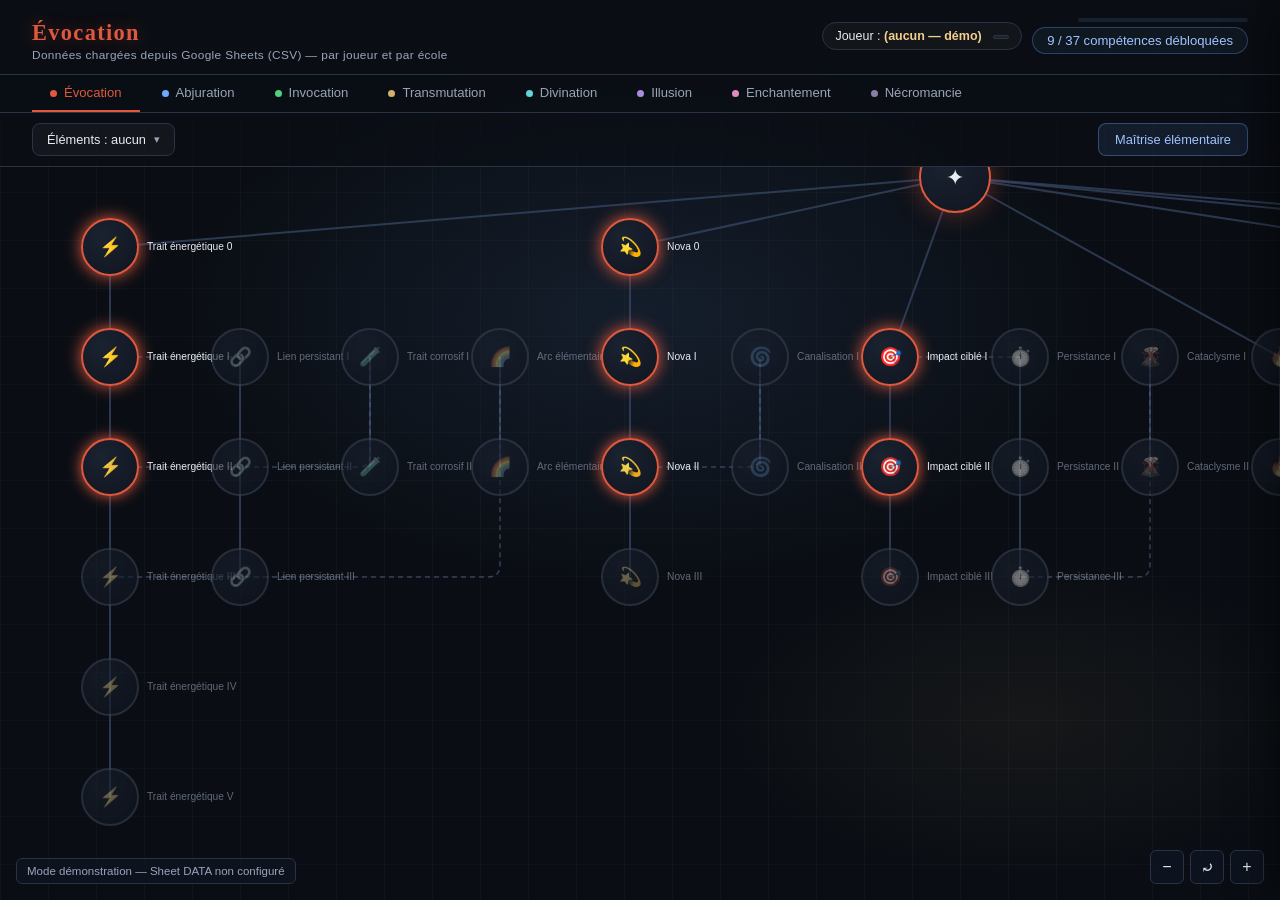
==== commit 27993365: "Add files via upload" ====
--- a/arbre-competences.html
+++ b/arbre-competences.html
@@ -1382,6 +1382,7 @@
     'cout_points':   'cout',       // Sheet: cout_points → interne: cout
     'etat_defaut':   'etat',       // Sheet: etat_defaut → interne: etat
     'accessible':    '_accessible', // pas utilisé directement, mais préservé
+    'fork':          'parent_id',  // Sheet: fork → interne: parent_id
   };
 
   return rows.slice(1).filter(r => r.some(c => c.trim() !== '')).map(r => {
@@ -2147,18 +2148,32 @@
     const path = document.createElementNS('http://www.w3.org/2000/svg','path');
     let d;
     if(dashed){
-      // Fork link: parent node → horizontal → down to child first node.
-      // Draw a smooth bezier from the parent (same Y, different X) down to child.
-      const midX = (from.x + to.x) / 2;
-      const midY = (from.y + to.y) / 2;
-      d = `M ${from.x} ${from.y} C ${from.x} ${midY}, ${to.x} ${midY}, ${to.x} ${to.y}`;
+      // Fork : coude en L élégant.
+      // Si le nœud enfant est sur la même rangée Y (même tier) : ligne horizontale droite.
+      // Sinon : sortir horizontalement du parent, puis descendre/monter verticalement vers l'enfant.
+      if(Math.abs(from.y - to.y) < 5){
+        // Même tier → ligne horizontale
+        d = `M ${from.x} ${from.y} L ${to.x} ${to.y}`;
+      } else {
+        // Coude : horizontal depuis le parent jusqu'à la colonne du child, puis vertical
+        const cornerX = to.x;
+        const cornerY = from.y;
+        const r = 12; // rayon de l'arrondi
+        const dirX = to.x > from.x ? 1 : -1;
+        const dirY = to.y > from.y ? 1 : -1;
+        // Ligne horizontale → arrondi → ligne verticale
+        d = `M ${from.x} ${from.y} L ${cornerX - dirX*r} ${cornerY} Q ${cornerX} ${cornerY} ${cornerX} ${cornerY + dirY*r} L ${to.x} ${to.y}`;
+      }
     } else {
-      // Intra-branch: straight vertical line between consecutive tiers.
+      // Intra-branche : ligne droite verticale
       d = `M ${from.x} ${from.y} L ${to.x} ${to.y}`;
     }
     path.setAttribute('d', d);
-    path.setAttribute('class', 'link-line' + (dashed ? ' fork' : ''));
-    if(dashed) path.setAttribute('stroke-dasharray', '6 6');
+    path.setAttribute('fill', 'none');
+    path.setAttribute('stroke', dashed ? '#5a6a8a' : '#3a4a6a');
+    path.setAttribute('stroke-width', dashed ? '1.5' : '2');
+    path.setAttribute('opacity', dashed ? '0.55' : '0.7');
+    if(dashed) path.setAttribute('stroke-dasharray', '5 4');
     svg.appendChild(path);
   }
 
